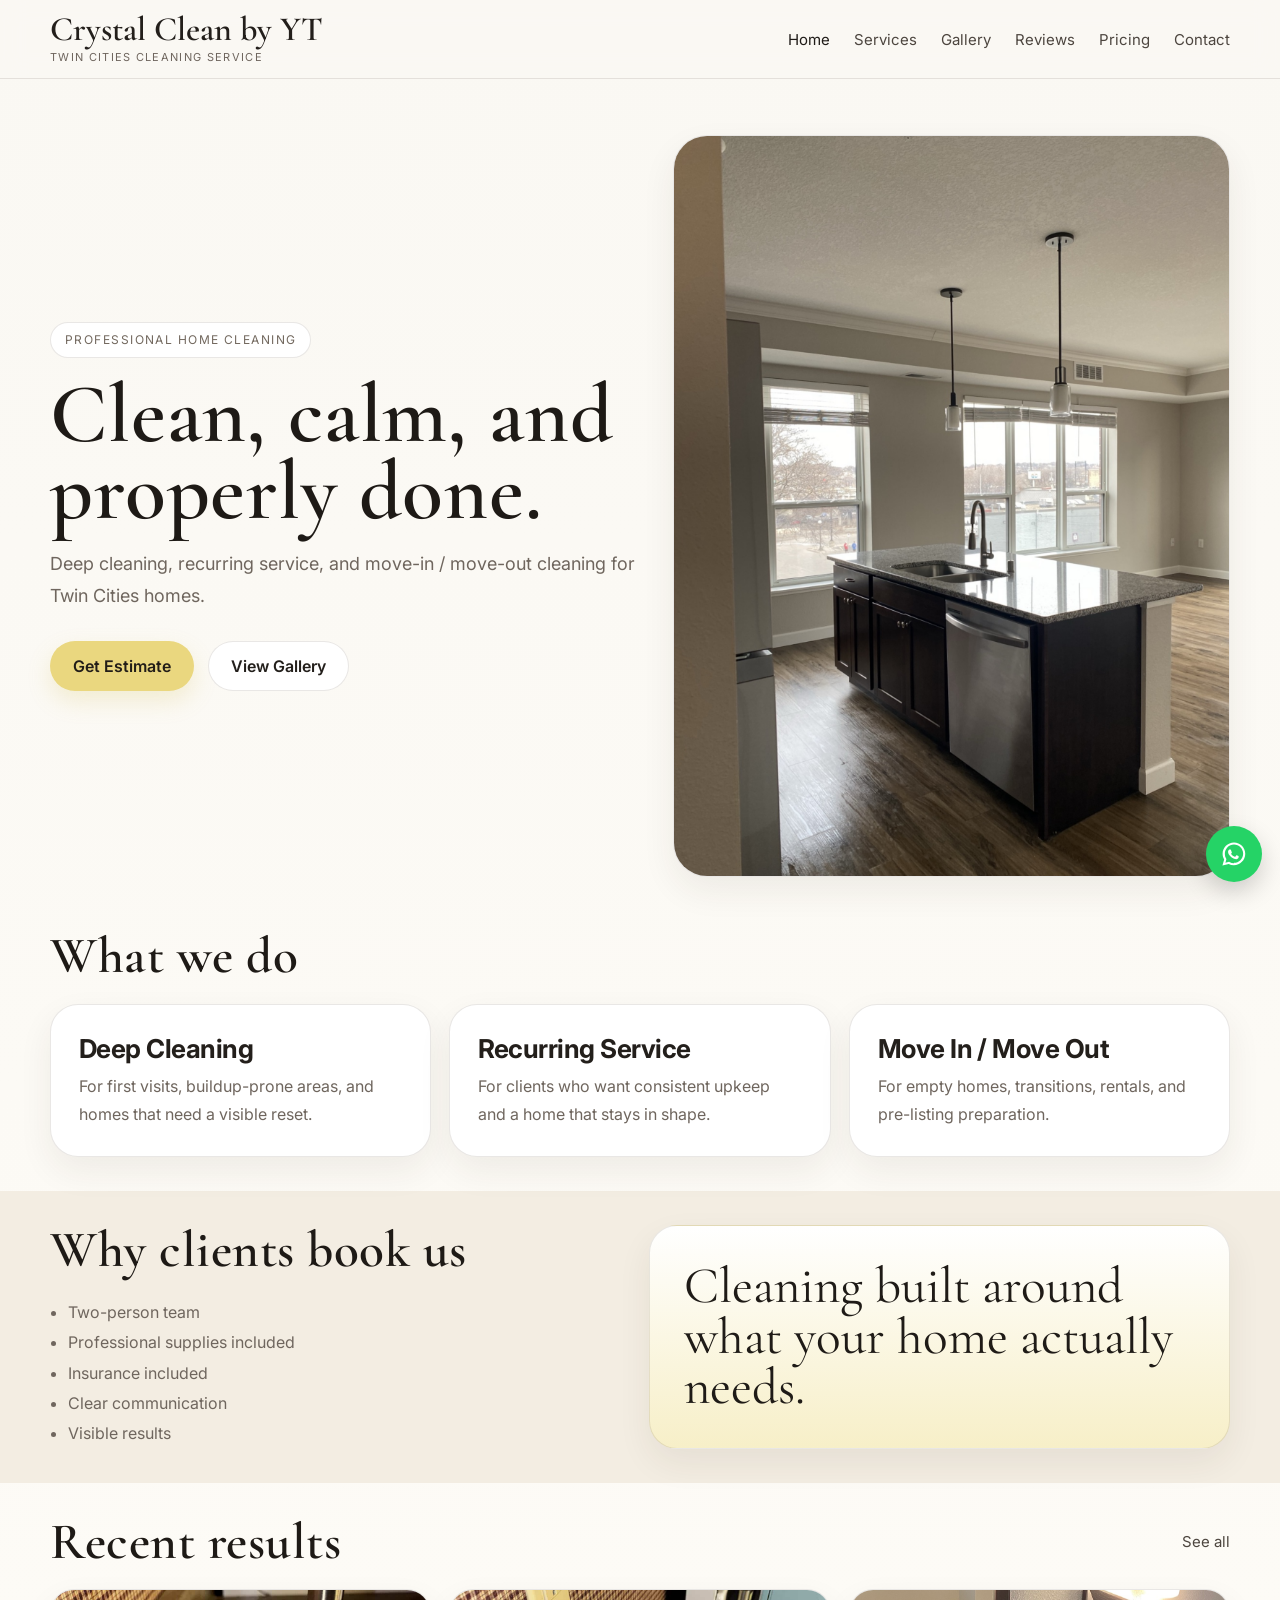
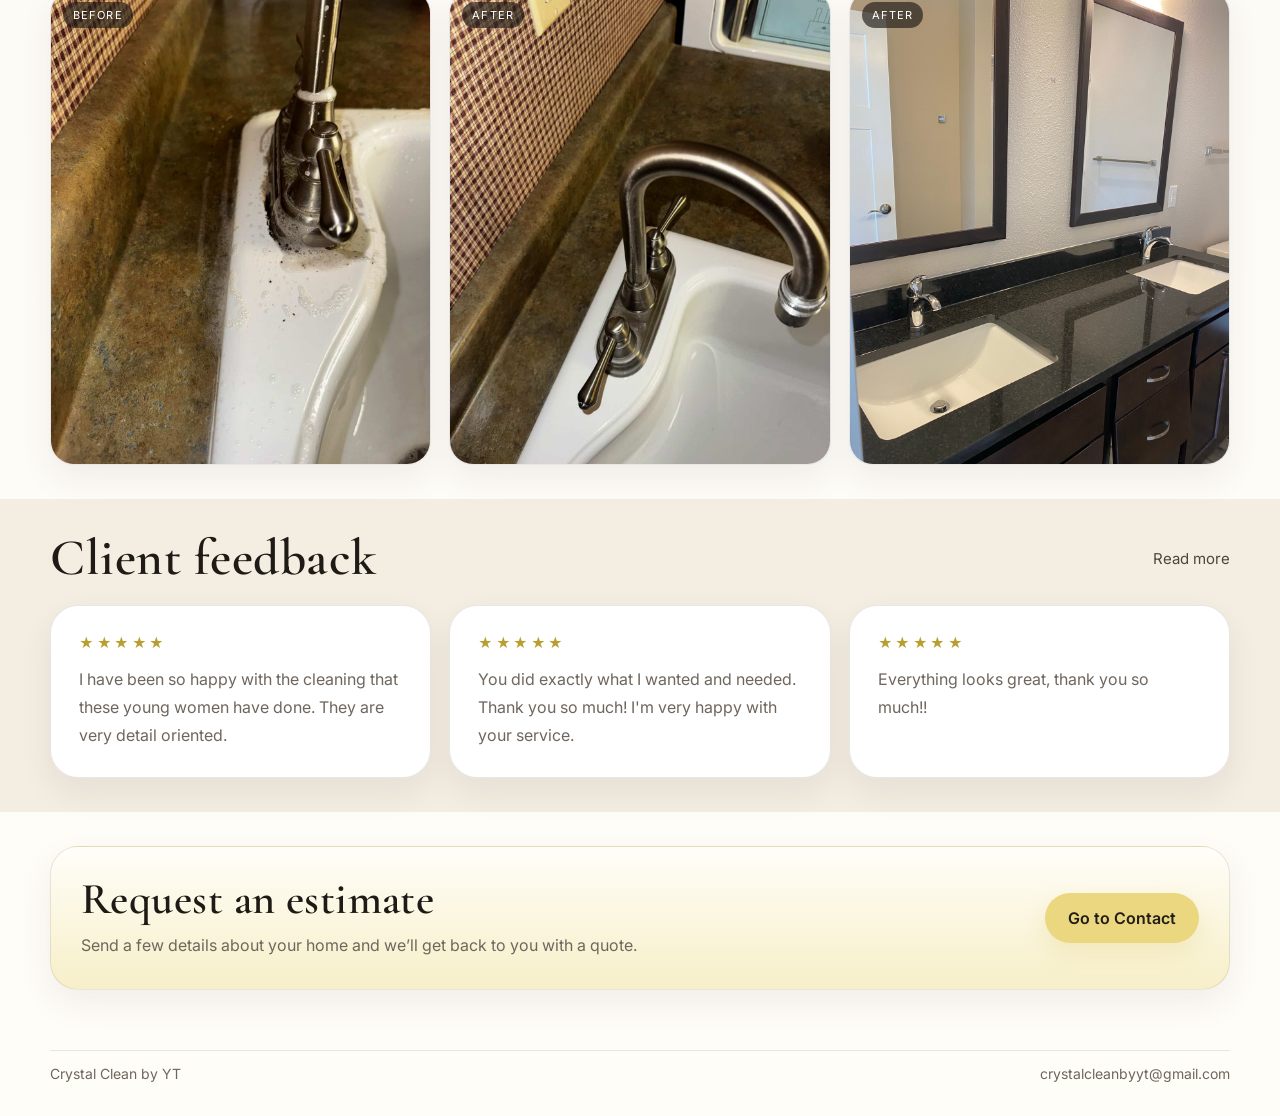
==== index.html @ a91c95ad "Add files via upload" ====
<!DOCTYPE html>
<html lang="en">
<head>
  <meta charset="UTF-8" />
  <meta name="viewport" content="width=device-width, initial-scale=1.0" />
  <title>Crystal Clean by YT</title>
  <link rel="preconnect" href="https://fonts.googleapis.com">
  <link rel="preconnect" href="https://fonts.gstatic.com" crossorigin>
  <link href="https://fonts.googleapis.com/css2?family=Cormorant+Garamond:wght@500;600&family=Inter:wght@400;500;600;700&display=swap" rel="stylesheet">
  <link rel="stylesheet" href="style.css" />

  <script type="text/javascript">
    (function(win, doc, sdk_url) {
      if (win.ndp) return;
      var tr = win.ndp = function() {
        tr.handleRequest ? tr.handleRequest.apply(tr, arguments) : tr.queue.push(arguments);
      };
      tr.queue = [];
      var s = 'script';
      var new_script_section = doc.createElement(s);
      new_script_section.async = true;
      new_script_section.src = sdk_url;
      var insert_pos = doc.getElementsByTagName(s)[0];
      insert_pos.parentNode.insertBefore(new_script_section, insert_pos);
    })(window, document, 'https://ads.nextdoor.com/public/pixel/ndp.js');

    ndp('init', 'd04ceec8-6a17-4740-8c49-aefcd1ca0362');
    ndp('track', 'PAGE_VIEW');
  </script>
</head>
<body>
  <header class="site-header">
    <div class="container header-inner">
      <a class="brand" href="index.html">
        <span class="brand-title">Crystal Clean by YT</span>
        <span class="brand-sub">Twin Cities cleaning service</span>
      </a>

      <button class="menu-toggle" aria-label="Open menu" aria-expanded="false">☰</button>

      <nav class="site-nav">
        <a class="active" href="index.html">Home</a>
        <a href="services.html">Services</a>
        <a href="gallery.html">Gallery</a>
        <a href="reviews.html">Reviews</a>
        <a href="pricing.html">Pricing</a>
        <a href="contact.html">Contact</a>
      </nav>
    </div>
  </header>

  <main>
    <section class="hero hero-home">
      <div class="container hero-grid">
        <div class="hero-copy">
          <div class="eyebrow">Professional home cleaning</div>
          <h1>Clean, calm, and properly done.</h1>
          <p class="hero-text">
            Deep cleaning, recurring service, and move-in / move-out cleaning for Twin Cities homes.
          </p>
          <div class="hero-actions">
            <a class="btn btn-primary" href="contact.html">Get Estimate</a>
            <a class="btn btn-secondary" href="gallery.html">View Gallery</a>
          </div>
        </div>

        <div class="hero-photo">
          <img src="assets/hero-kitchen.png" alt="Clean bright kitchen" />
        </div>
      </div>
    </section>

    <section class="section">
      <div class="container">
        <div class="section-head">
          <h2>What we do</h2>
        </div>

        <div class="feature-grid">
          <article class="feature-card">
            <h3>Deep Cleaning</h3>
            <p>For first visits, buildup-prone areas, and homes that need a visible reset.</p>
          </article>

          <article class="feature-card">
            <h3>Recurring Service</h3>
            <p>For clients who want consistent upkeep and a home that stays in shape.</p>
          </article>

          <article class="feature-card">
            <h3>Move In / Move Out</h3>
            <p>For empty homes, transitions, rentals, and pre-listing preparation.</p>
          </article>
        </div>
      </div>
    </section>

    <section class="section section-soft">
      <div class="container two-col">
        <div>
          <div class="section-head">
            <h2>Why clients book us</h2>
          </div>

          <ul class="clean-points">
            <li>Two-person team</li>
            <li>Professional supplies included</li>
            <li>Insurance included</li>
            <li>Clear communication</li>
            <li>Visible results</li>
          </ul>
        </div>

        <div class="quote-box">
          <p class="quote-big">Cleaning built around what your home actually needs.</p>
        </div>
      </div>
    </section>

    <section class="section">
      <div class="container">
        <div class="section-head row-between">
          <h2>Recent results</h2>
          <a class="text-link" href="gallery.html">See all</a>
        </div>

        <div class="gallery-preview">
          <article class="mini-gallery-card">
            <img src="assets/sink-before-1.jpeg" alt="Before sink cleaning">
            <div class="mini-tag">Before</div>
          </article>

          <article class="mini-gallery-card">
            <img src="assets/sink-after-1.jpeg" alt="After sink cleaning">
            <div class="mini-tag">After</div>
          </article>

          <article class="mini-gallery-card">
            <img src="assets/vanity-after-1.jpeg" alt="Bathroom vanity after cleaning">
            <div class="mini-tag">After</div>
          </article>
        </div>
      </div>
    </section>

    <section class="section section-soft">
      <div class="container">
        <div class="section-head row-between">
          <h2>Client feedback</h2>
          <a class="text-link" href="reviews.html">Read more</a>
        </div>

        <div class="reviews-grid short">
          <article class="review-card">
            <div class="stars">★★★★★</div>
            <p>I have been so happy with the cleaning that these young women have done. They are very detail oriented.</p>
          </article>

          <article class="review-card">
            <div class="stars">★★★★★</div>
            <p>You did exactly what I wanted and needed. Thank you so much! I'm very happy with your service.</p>
          </article>

          <article class="review-card">
            <div class="stars">★★★★★</div>
            <p>Everything looks great, thank you so much!!</p>
          </article>
        </div>
      </div>
    </section>

    <section class="section cta-section">
      <div class="container cta-box">
        <div>
          <h2>Request an estimate</h2>
          <p>Send a few details about your home and we’ll get back to you with a quote.</p>
        </div>
        <a class="btn btn-primary" href="contact.html">Go to Contact</a>
      </div>
    </section>
  </main>

  <footer class="site-footer">
    <div class="container footer-inner">
      <span>Crystal Clean by YT</span>
      <span>crystalcleanbyyt@gmail.com</span>
    </div>
  </footer>

  <a href="https://wa.me/message/TAEZUECYVO7JJ1" class="whatsapp-float whatsapp-link" target="_blank" rel="noopener" aria-label="WhatsApp">
    <svg viewBox="0 0 32 32" aria-hidden="true">
      <path d="M16 .6C7.6.6.8 7.4.8 15.8c0 2.7.7 5.3 2.1 7.5L.6 31.4l8.3-2.2c2.1 1.2 4.5 1.8 6.9 1.8 8.4 0 15.2-6.8 15.2-15.2S24.4.6 16 .6zm0 27.6c-2.2 0-4.3-.6-6.1-1.7l-.4-.2-4.9 1.3 1.3-4.8-.3-.5c-1.2-1.9-1.8-4.1-1.8-6.3C3.8 8.9 9.4 3.3 16 3.3s12.2 5.6 12.2 12.2-5.6 12.2-12.2 12.2zm6.6-9.2c-.4-.2-2.3-1.1-2.7-1.2-.4-.1-.6-.2-.9.2-.2.4-1 1.2-1.2 1.5-.2.2-.5.3-.9.1-.4-.2-1.7-.6-3.2-2-.5-.4-1-1-1.4-1.6-.2-.4 0-.6.1-.8.1-.1.2-.3.4-.4.1-.2.2-.3.3-.5.1-.2.1-.4 0-.6-.1-.2-.9-2.2-1.2-3-.3-.8-.6-.7-.9-.7h-.8c-.2 0-.6.1-.9.4-.3.3-1.2 1.2-1.2 2.9 0 1.7 1.2 3.4 1.4 3.6.2.2 2.4 3.7 5.8 5.2.8.3 1.5.5 2 .7.8.2 1.5.2 2.1.1.6-.1 2.3-.9 2.6-1.8.3-.9.3-1.6.2-1.8-.1-.2-.3-.3-.7-.5z"/>
    </svg>
  </a>

  <script src="script.js"></script>
</body>
</html>
---- style.css ----
:root {
  --bg: #faf8f3;
  --bg-soft: #f3ede2;
  --surface: #ffffff;
  --surface-soft: #fffdf8;
  --text: #231f1b;
  --muted: #6f665e;
  --line: rgba(72, 58, 45, 0.12);
  --accent: #ead77f;
  --accent-deep: #dcc76a;
  --accent-soft: #f7efc8;
  --shadow: 0 14px 34px rgba(50, 39, 28, 0.07);
  --radius-lg: 28px;
  --radius-md: 20px;
  --max: 1180px;
  --whatsapp: #25D366;
}

* { box-sizing: border-box; }
html { scroll-behavior: smooth; }

body {
  margin: 0;
  background: linear-gradient(180deg, var(--bg) 0%, #fffdf8 100%);
  color: var(--text);
  font-family: 'Inter', sans-serif;
}

a { color: inherit; text-decoration: none; }
img { width: 100%; display: block; }

.container {
  width: min(calc(100% - 32px), var(--max));
  margin: 0 auto;
}

.site-header {
  background: rgba(250, 248, 243, 0.92);
  border-bottom: 1px solid var(--line);
  position: sticky;
  top: 0;
  z-index: 50;
  backdrop-filter: blur(12px);
}

.header-inner {
  display: flex;
  align-items: center;
  justify-content: space-between;
  gap: 24px;
  min-height: 78px;
}

.brand {
  display: flex;
  flex-direction: column;
  gap: 3px;
  min-width: 0;
}

.brand-title {
  font-family: 'Cormorant Garamond', serif;
  font-size: 34px;
  line-height: 0.95;
  font-weight: 600;
}

.brand-sub {
  font-size: 11px;
  letter-spacing: 0.12em;
  text-transform: uppercase;
  color: var(--muted);
}

.site-nav {
  display: flex;
  align-items: center;
  gap: 24px;
  font-size: 15px;
}

.site-nav a { color: #4d463f; }
.site-nav a.active, .site-nav a:hover { color: #1f1b17; }

.menu-toggle {
  display: none;
  border: 1px solid var(--line);
  background: #fff;
  border-radius: 14px;
  padding: 10px 12px;
  font-size: 20px;
  cursor: pointer;
}

.hero, .page-hero { padding: 56px 0 20px; }

.hero-grid {
  display: grid;
  grid-template-columns: 1fr 0.95fr;
  gap: 36px;
  align-items: center;
}

.hero-copy h1,
.page-hero h1,
.section h2,
.service-block h2,
.price-card h2,
.contact-info-card h2,
.form-card h2,
.cta-box h2 {
  font-family: 'Cormorant Garamond', serif;
  font-weight: 600;
  letter-spacing: 0.01em;
  margin: 0;
  color: #1e1a16;
}

.hero-copy h1 {
  font-size: clamp(50px, 7vw, 84px);
  line-height: 0.92;
  margin-bottom: 18px;
}

.page-hero h1 {
  font-size: clamp(42px, 6vw, 68px);
  line-height: 0.94;
  margin-bottom: 12px;
}

.page-intro, .hero-text {
  font-size: 18px;
  line-height: 1.8;
  color: var(--muted);
  max-width: 640px;
  margin: 0;
}

.hero-actions {
  display: flex;
  flex-wrap: wrap;
  gap: 14px;
  margin-top: 28px;
}

.hero-photo {
  border-radius: 34px;
  overflow: hidden;
  box-shadow: var(--shadow);
  background: var(--surface);
  border: 1px solid var(--line);
}

.hero-photo img {
  height: 100%;
  object-fit: cover;
  min-height: 520px;
}

.eyebrow {
  display: inline-flex;
  align-items: center;
  min-height: 36px;
  padding: 0 14px;
  border-radius: 999px;
  background: var(--surface);
  border: 1px solid var(--line);
  color: #73695f;
  font-size: 12px;
  letter-spacing: 0.12em;
  text-transform: uppercase;
  margin-bottom: 18px;
}

.section { padding: 34px 0; }
.section-soft { background: var(--bg-soft); }
.section-head { margin-bottom: 22px; }

.row-between {
  display: flex;
  align-items: center;
  justify-content: space-between;
  gap: 16px;
}

.section h2 { font-size: clamp(34px, 4vw, 52px); line-height: 0.98; }

h3 {
  margin: 0 0 8px;
  font-size: 26px;
  letter-spacing: -0.02em;
  font-weight: 700;
}

p { margin: 0; }

.feature-grid, .reviews-grid, .pricing-grid {
  display: grid;
  gap: 18px;
}

.feature-grid { grid-template-columns: repeat(3, minmax(0, 1fr)); }
.reviews-grid { grid-template-columns: repeat(3, minmax(0, 1fr)); }
.reviews-grid.short { grid-template-columns: repeat(3, minmax(0, 1fr)); }
.pricing-grid { grid-template-columns: repeat(3, minmax(0, 1fr)); }

.feature-card,
.review-card,
.price-card,
.service-block,
.contact-info-card,
.form-card,
.quote-box,
.cta-box {
  background: var(--surface);
  border: 1px solid var(--line);
  border-radius: var(--radius-lg);
  box-shadow: var(--shadow);
}

.feature-card,
.review-card,
.price-card,
.service-block,
.contact-info-card,
.form-card {
  padding: 28px;
}

.feature-card p,
.review-card p,
.price-card p,
.service-block p,
.contact-item,
.form-card,
.contact-info-card,
.cta-box p {
  color: var(--muted);
  line-height: 1.75;
}

.text-link {
  font-size: 15px;
  color: #4d463f;
}

.text-link:hover { text-decoration: underline; }

.two-col {
  display: grid;
  grid-template-columns: 1fr 1fr;
  gap: 18px;
  align-items: stretch;
}

.clean-points {
  margin: 0;
  padding-left: 18px;
  line-height: 1.9;
  color: var(--muted);
}

.quote-box {
  padding: 34px;
  display: flex;
  align-items: center;
  background: linear-gradient(180deg, var(--surface) 0%, var(--accent-soft) 100%);
}

.quote-big {
  font-family: 'Cormorant Garamond', serif;
  font-size: clamp(36px, 4vw, 58px);
  line-height: 0.98;
  color: #1f1b17;
}

.gallery-preview {
  display: grid;
  grid-template-columns: repeat(3, minmax(0, 1fr));
  gap: 18px;
}

.mini-gallery-card {
  position: relative;
  overflow: hidden;
  border-radius: 24px;
  border: 1px solid var(--line);
  background: #fff;
  box-shadow: var(--shadow);
}

.mini-gallery-card img {
  aspect-ratio: 4 / 5;
  object-fit: cover;
}

.mini-tag {
  position: absolute;
  left: 12px;
  top: 12px;
  background: rgba(33, 28, 23, 0.66);
  color: #fff;
  border-radius: 999px;
  padding: 6px 10px;
  font-size: 11px;
  text-transform: uppercase;
  letter-spacing: 0.1em;
}

.stars {
  color: #b89f31;
  letter-spacing: 0.18em;
  margin-bottom: 14px;
  font-size: 14px;
}

.cta-section { padding-bottom: 60px; }

.cta-box {
  padding: 30px;
  display: flex;
  align-items: center;
  justify-content: space-between;
  gap: 20px;
  background: linear-gradient(180deg, #fffef9 0%, var(--accent-soft) 100%);
}

.stack-grid { display: grid; gap: 18px; }

.service-block h2,
.price-card h2,
.contact-info-card h2,
.form-card h2,
.cta-box h2 {
  font-size: clamp(30px, 3.5vw, 44px);
  line-height: 1;
  margin-bottom: 10px;
}

.accent-card { background: linear-gradient(180deg, #fffdf5 0%, var(--accent-soft) 100%); }

.contact-layout {
  display: grid;
  grid-template-columns: 0.9fr 1.1fr;
  gap: 18px;
}

.contact-list {
  display: grid;
  gap: 12px;
  margin-top: 20px;
}

.contact-item {
  padding: 14px 16px;
  border: 1px solid var(--line);
  border-radius: 18px;
  background: #fffdfa;
}

.contact-item strong {
  display: block;
  color: var(--text);
  margin-bottom: 4px;
}

form { display: grid; gap: 14px; }

.field-grid {
  display: grid;
  grid-template-columns: repeat(2, minmax(0, 1fr));
  gap: 14px;
}

label {
  display: grid;
  gap: 8px;
  font-size: 14px;
  color: #514941;
  font-weight: 500;
}

input, textarea, select {
  width: 100%;
  padding: 14px 16px;
  border: 1px solid var(--line);
  border-radius: 16px;
  font: inherit;
  background: #fff;
  color: var(--text);
  outline: none;
}

textarea { min-height: 140px; resize: vertical; }

input:focus, textarea:focus, select:focus {
  border-color: rgba(220, 199, 106, 0.85);
  box-shadow: 0 0 0 4px rgba(234, 215, 127, 0.18);
}

.btn {
  display: inline-flex;
  align-items: center;
  justify-content: center;
  min-height: 50px;
  padding: 0 22px;
  border-radius: 999px;
  font-weight: 600;
  transition: 0.2s ease;
  border: 1px solid transparent;
  cursor: pointer;
}

.btn-primary {
  background: var(--accent);
  color: #221d18;
  box-shadow: 0 10px 22px rgba(220, 199, 106, 0.25);
}

.btn-primary:hover {
  background: var(--accent-deep);
  transform: translateY(-1px);
}

.btn-secondary {
  background: #fff;
  border-color: var(--line);
  color: var(--text);
}

.btn-secondary:hover { background: #fcfaf4; }

.site-footer { padding: 0 0 34px; }

.footer-inner {
  border-top: 1px solid var(--line);
  padding-top: 14px;
  display: flex;
  justify-content: space-between;
  gap: 16px;
  color: var(--muted);
  font-size: 14px;
}

.pair-grid {
  display: grid;
  grid-template-columns: repeat(3, minmax(0, 1fr));
  gap: 18px;
}

.pair-card {
  border-radius: 24px;
  border: 1px solid var(--line);
  background: #fff;
  box-shadow: var(--shadow);
  padding: 14px;
  cursor: pointer;
  transition: transform .2s ease, box-shadow .2s ease;
}

.pair-card:hover { transform: translateY(-3px); }

.pair-images, .lightbox-pair {
  display: grid;
  grid-template-columns: repeat(2, minmax(0, 1fr));
  gap: 12px;
}

.pair-images figure, .lightbox-pair figure {
  margin: 0;
  position: relative;
}

.pair-images img, .lightbox-pair img {
  aspect-ratio: 4 / 5;
  object-fit: cover;
  border-radius: 18px;
  border: 1px solid var(--line);
  background: #f2eee7;
}

.pair-images figcaption, .lightbox-pair figcaption {
  position: absolute;
  top: 12px;
  left: 12px;
  padding: 6px 10px;
  border-radius: 999px;
  background: rgba(33, 28, 23, 0.66);
  color: #fff;
  font-size: 11px;
  letter-spacing: .1em;
  text-transform: uppercase;
}

.pair-copy { padding: 14px 4px 4px; }
.pair-copy h3 { font-size: 21px; margin: 0; }

.lightbox {
  position: fixed;
  inset: 0;
  display: none;
  align-items: center;
  justify-content: center;
  padding: 20px;
  background: rgba(18, 15, 12, 0.78);
  z-index: 100;
}

.lightbox.open { display: flex; }

.lightbox-inner {
  width: min(1080px, 100%);
  background: #fff;
  border-radius: 28px;
  padding: 18px;
}

.lightbox-head {
  display: flex;
  justify-content: space-between;
  align-items: center;
  gap: 16px;
  padding-bottom: 16px;
}

.close-btn {
  border: 1px solid var(--line);
  background: #fff;
  border-radius: 999px;
  padding: 10px 14px;
  font: inherit;
  font-weight: 600;
  cursor: pointer;
}

.whatsapp-float {
  position: fixed;
  right: 18px;
  bottom: 18px;
  width: 56px;
  height: 56px;
  border-radius: 50%;
  background: var(--whatsapp);
  display: flex;
  align-items: center;
  justify-content: center;
  box-shadow: 0 10px 24px rgba(0,0,0,0.18);
  z-index: 99;
}

.whatsapp-float svg {
  width: 24px;
  height: 24px;
  fill: #fff;
}

.thank-you-wrap {
  min-height: 100vh;
  display: grid;
  place-items: center;
  padding: 24px;
  background: linear-gradient(180deg, var(--bg) 0%, var(--bg-soft) 100%);
}

.thank-you-card {
  max-width: 640px;
  background: #fff;
  border-radius: 30px;
  border: 1px solid var(--line);
  box-shadow: var(--shadow);
  padding: 38px;
  text-align: center;
}

.thank-you-card h1 {
  font-family: 'Cormorant Garamond', serif;
  font-size: clamp(42px, 6vw, 64px);
  line-height: 0.95;
  margin: 0 0 14px;
}

.thank-you-card p {
  color: var(--muted);
  line-height: 1.8;
  margin-bottom: 22px;
}

@media (max-width: 980px) {
  .hero-grid,
  .feature-grid,
  .reviews-grid,
  .reviews-grid.short,
  .pricing-grid,
  .gallery-preview,
  .pair-grid,
  .contact-layout,
  .two-col {
    grid-template-columns: 1fr;
  }

  .header-inner { flex-wrap: wrap; }

  .site-nav {
    width: 100%;
    display: none;
    flex-direction: column;
    align-items: flex-start;
    gap: 14px;
    padding: 8px 0 18px;
  }

  .site-nav.open { display: flex; }

  .menu-toggle {
    display: inline-flex;
    align-items: center;
    justify-content: center;
  }

  .hero-photo img { min-height: 360px; }

  .cta-box,
  .footer-inner,
  .row-between {
    flex-direction: column;
    align-items: flex-start;
  }
}

@media (max-width: 640px) {
  .field-grid,
  .pair-images,
  .lightbox-pair {
    grid-template-columns: 1fr;
  }

  .brand-title { font-size: 30px; }
  .hero-copy h1 { font-size: 46px; }
  .page-hero h1 { font-size: 42px; }

  .feature-card,
  .review-card,
  .price-card,
  .service-block,
  .contact-info-card,
  .form-card,
  .quote-box,
  .cta-box,
  .thank-you-card {
    padding: 22px;
  }

  .hero,
  .page-hero { padding-top: 34px; }

  .whatsapp-float {
    width: 52px;
    height: 52px;
    right: 14px;
    bottom: 14px;
  }
}
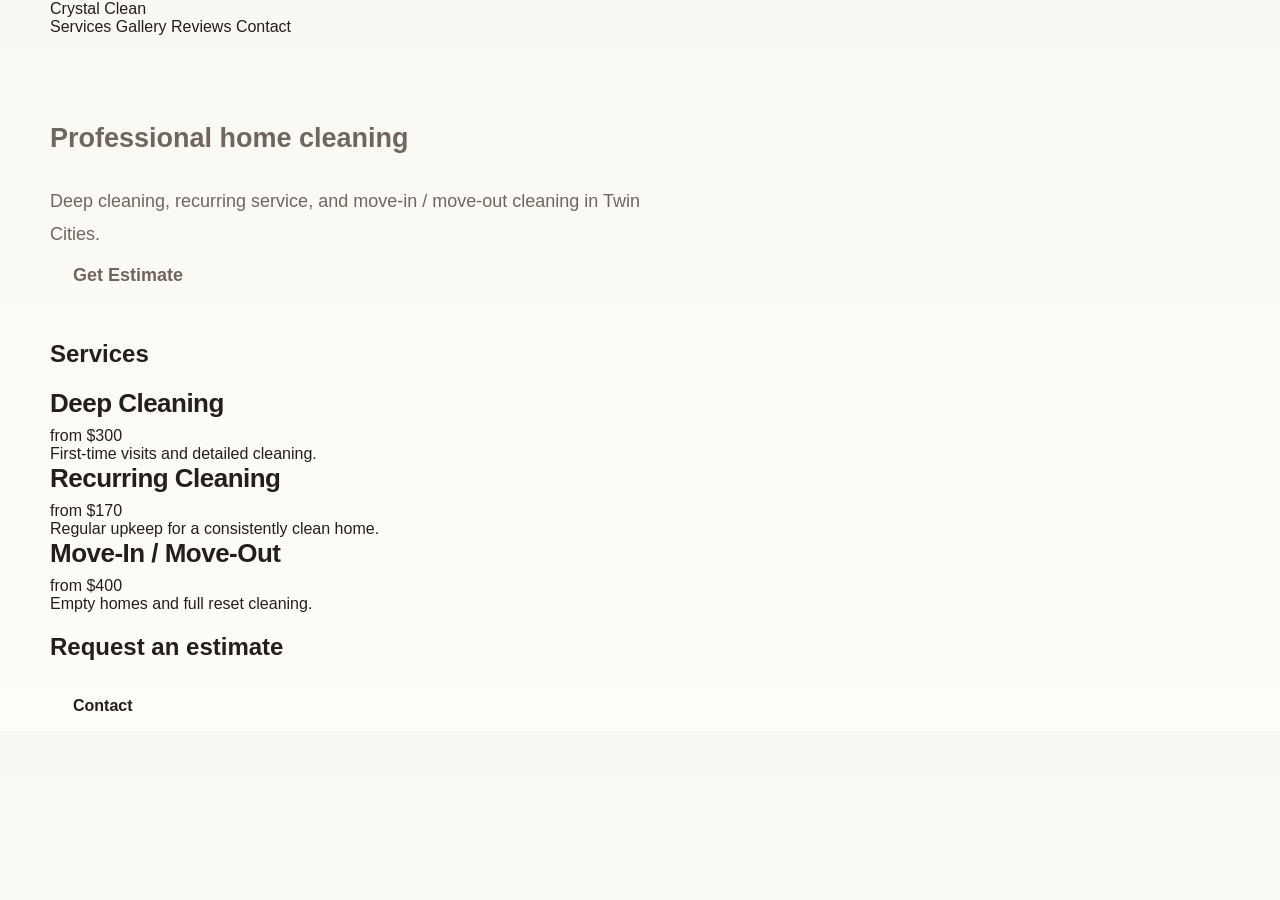
==== commit a254c2d6: "Update index.html" ====
--- a/index.html
+++ b/index.html
@@ -1,198 +1,74 @@
 <!DOCTYPE html>
 <html lang="en">
 <head>
-  <meta charset="UTF-8" />
-  <meta name="viewport" content="width=device-width, initial-scale=1.0" />
-  <title>Crystal Clean by YT</title>
-  <link rel="preconnect" href="https://fonts.googleapis.com">
-  <link rel="preconnect" href="https://fonts.gstatic.com" crossorigin>
-  <link href="https://fonts.googleapis.com/css2?family=Cormorant+Garamond:wght@500;600&family=Inter:wght@400;500;600;700&display=swap" rel="stylesheet">
-  <link rel="stylesheet" href="style.css" />
+<meta charset="UTF-8">
+<meta name="viewport" content="width=device-width, initial-scale=1.0">
+<title>Crystal Clean by YT</title>
+<link rel="stylesheet" href="style.css">
+</head>
 
-  <script type="text/javascript">
-    (function(win, doc, sdk_url) {
-      if (win.ndp) return;
-      var tr = win.ndp = function() {
-        tr.handleRequest ? tr.handleRequest.apply(tr, arguments) : tr.queue.push(arguments);
-      };
-      tr.queue = [];
-      var s = 'script';
-      var new_script_section = doc.createElement(s);
-      new_script_section.async = true;
-      new_script_section.src = sdk_url;
-      var insert_pos = doc.getElementsByTagName(s)[0];
-      insert_pos.parentNode.insertBefore(new_script_section, insert_pos);
-    })(window, document, 'https://ads.nextdoor.com/public/pixel/ndp.js');
+<body>
 
-    ndp('init', 'd04ceec8-6a17-4740-8c49-aefcd1ca0362');
-    ndp('track', 'PAGE_VIEW');
-  </script>
-</head>
-<body>
-  <header class="site-header">
-    <div class="container header-inner">
-      <a class="brand" href="index.html">
-        <span class="brand-title">Crystal Clean by YT</span>
-        <span class="brand-sub">Twin Cities cleaning service</span>
-      </a>
+<header class="header">
+  <div class="container nav">
+    <div class="logo">Crystal Clean</div>
+    <nav>
+      <a href="services.html">Services</a>
+      <a href="gallery.html">Gallery</a>
+      <a href="reviews.html">Reviews</a>
+      <a href="contact.html">Contact</a>
+    </nav>
+  </div>
+</header>
 
-      <button class="menu-toggle" aria-label="Open menu" aria-expanded="false">☰</button>
+<section class="hero">
+  <div class="container hero-content">
+    <div class="hero-text">
+      <h1>Professional home cleaning</h1>
+      <p>Deep cleaning, recurring service, and move-in / move-out cleaning in Twin Cities.</p>
+      <a href="contact.html" class="btn">Get Estimate</a>
+    </div>
 
-      <nav class="site-nav">
-        <a class="active" href="index.html">Home</a>
-        <a href="services.html">Services</a>
-        <a href="gallery.html">Gallery</a>
-        <a href="reviews.html">Reviews</a>
-        <a href="pricing.html">Pricing</a>
-        <a href="contact.html">Contact</a>
-      </nav>
+    <div class="hero-image">
+      <img src="assets/hero.jpg" alt="">
     </div>
-  </header>
+  </div>
+</section>
 
-  <main>
-    <section class="hero hero-home">
-      <div class="container hero-grid">
-        <div class="hero-copy">
-          <div class="eyebrow">Professional home cleaning</div>
-          <h1>Clean, calm, and properly done.</h1>
-          <p class="hero-text">
-            Deep cleaning, recurring service, and move-in / move-out cleaning for Twin Cities homes.
-          </p>
-          <div class="hero-actions">
-            <a class="btn btn-primary" href="contact.html">Get Estimate</a>
-            <a class="btn btn-secondary" href="gallery.html">View Gallery</a>
-          </div>
-        </div>
+<section class="services-preview">
+  <div class="container">
+    <h2>Services</h2>
 
-        <div class="hero-photo">
-          <img src="assets/hero-kitchen.png" alt="Clean bright kitchen" />
-        </div>
+    <div class="services-grid">
+
+      <div class="service-card">
+        <h3>Deep Cleaning</h3>
+        <span>from $300</span>
+        <p>First-time visits and detailed cleaning.</p>
       </div>
-    </section>
 
-    <section class="section">
-      <div class="container">
-        <div class="section-head">
-          <h2>What we do</h2>
-        </div>
+      <div class="service-card">
+        <h3>Recurring Cleaning</h3>
+        <span>from $170</span>
+        <p>Regular upkeep for a consistently clean home.</p>
+      </div>
 
-        <div class="feature-grid">
-          <article class="feature-card">
-            <h3>Deep Cleaning</h3>
-            <p>For first visits, buildup-prone areas, and homes that need a visible reset.</p>
-          </article>
+      <div class="service-card">
+        <h3>Move-In / Move-Out</h3>
+        <span>from $400</span>
+        <p>Empty homes and full reset cleaning.</p>
+      </div>
 
-          <article class="feature-card">
-            <h3>Recurring Service</h3>
-            <p>For clients who want consistent upkeep and a home that stays in shape.</p>
-          </article>
+    </div>
+  </div>
+</section>
 
-          <article class="feature-card">
-            <h3>Move In / Move Out</h3>
-            <p>For empty homes, transitions, rentals, and pre-listing preparation.</p>
-          </article>
-        </div>
-      </div>
-    </section>
+<section class="cta">
+  <div class="container">
+    <h2>Request an estimate</h2>
+    <a href="contact.html" class="btn">Contact</a>
+  </div>
+</section>
 
-    <section class="section section-soft">
-      <div class="container two-col">
-        <div>
-          <div class="section-head">
-            <h2>Why clients book us</h2>
-          </div>
-
-          <ul class="clean-points">
-            <li>Two-person team</li>
-            <li>Professional supplies included</li>
-            <li>Insurance included</li>
-            <li>Clear communication</li>
-            <li>Visible results</li>
-          </ul>
-        </div>
-
-        <div class="quote-box">
-          <p class="quote-big">Cleaning built around what your home actually needs.</p>
-        </div>
-      </div>
-    </section>
-
-    <section class="section">
-      <div class="container">
-        <div class="section-head row-between">
-          <h2>Recent results</h2>
-          <a class="text-link" href="gallery.html">See all</a>
-        </div>
-
-        <div class="gallery-preview">
-          <article class="mini-gallery-card">
-            <img src="assets/sink-before-1.jpeg" alt="Before sink cleaning">
-            <div class="mini-tag">Before</div>
-          </article>
-
-          <article class="mini-gallery-card">
-            <img src="assets/sink-after-1.jpeg" alt="After sink cleaning">
-            <div class="mini-tag">After</div>
-          </article>
-
-          <article class="mini-gallery-card">
-            <img src="assets/vanity-after-1.jpeg" alt="Bathroom vanity after cleaning">
-            <div class="mini-tag">After</div>
-          </article>
-        </div>
-      </div>
-    </section>
-
-    <section class="section section-soft">
-      <div class="container">
-        <div class="section-head row-between">
-          <h2>Client feedback</h2>
-          <a class="text-link" href="reviews.html">Read more</a>
-        </div>
-
-        <div class="reviews-grid short">
-          <article class="review-card">
-            <div class="stars">★★★★★</div>
-            <p>I have been so happy with the cleaning that these young women have done. They are very detail oriented.</p>
-          </article>
-
-          <article class="review-card">
-            <div class="stars">★★★★★</div>
-            <p>You did exactly what I wanted and needed. Thank you so much! I'm very happy with your service.</p>
-          </article>
-
-          <article class="review-card">
-            <div class="stars">★★★★★</div>
-            <p>Everything looks great, thank you so much!!</p>
-          </article>
-        </div>
-      </div>
-    </section>
-
-    <section class="section cta-section">
-      <div class="container cta-box">
-        <div>
-          <h2>Request an estimate</h2>
-          <p>Send a few details about your home and we’ll get back to you with a quote.</p>
-        </div>
-        <a class="btn btn-primary" href="contact.html">Go to Contact</a>
-      </div>
-    </section>
-  </main>
-
-  <footer class="site-footer">
-    <div class="container footer-inner">
-      <span>Crystal Clean by YT</span>
-      <span>crystalcleanbyyt@gmail.com</span>
-    </div>
-  </footer>
-
-  <a href="https://wa.me/message/TAEZUECYVO7JJ1" class="whatsapp-float whatsapp-link" target="_blank" rel="noopener" aria-label="WhatsApp">
-    <svg viewBox="0 0 32 32" aria-hidden="true">
-      <path d="M16 .6C7.6.6.8 7.4.8 15.8c0 2.7.7 5.3 2.1 7.5L.6 31.4l8.3-2.2c2.1 1.2 4.5 1.8 6.9 1.8 8.4 0 15.2-6.8 15.2-15.2S24.4.6 16 .6zm0 27.6c-2.2 0-4.3-.6-6.1-1.7l-.4-.2-4.9 1.3 1.3-4.8-.3-.5c-1.2-1.9-1.8-4.1-1.8-6.3C3.8 8.9 9.4 3.3 16 3.3s12.2 5.6 12.2 12.2-5.6 12.2-12.2 12.2zm6.6-9.2c-.4-.2-2.3-1.1-2.7-1.2-.4-.1-.6-.2-.9.2-.2.4-1 1.2-1.2 1.5-.2.2-.5.3-.9.1-.4-.2-1.7-.6-3.2-2-.5-.4-1-1-1.4-1.6-.2-.4 0-.6.1-.8.1-.1.2-.3.4-.4.1-.2.2-.3.3-.5.1-.2.1-.4 0-.6-.1-.2-.9-2.2-1.2-3-.3-.8-.6-.7-.9-.7h-.8c-.2 0-.6.1-.9.4-.3.3-1.2 1.2-1.2 2.9 0 1.7 1.2 3.4 1.4 3.6.2.2 2.4 3.7 5.8 5.2.8.3 1.5.5 2 .7.8.2 1.5.2 2.1.1.6-.1 2.3-.9 2.6-1.8.3-.9.3-1.6.2-1.8-.1-.2-.3-.3-.7-.5z"/>
-    </svg>
-  </a>
-
-  <script src="script.js"></script>
 </body>
-</html>+</html>
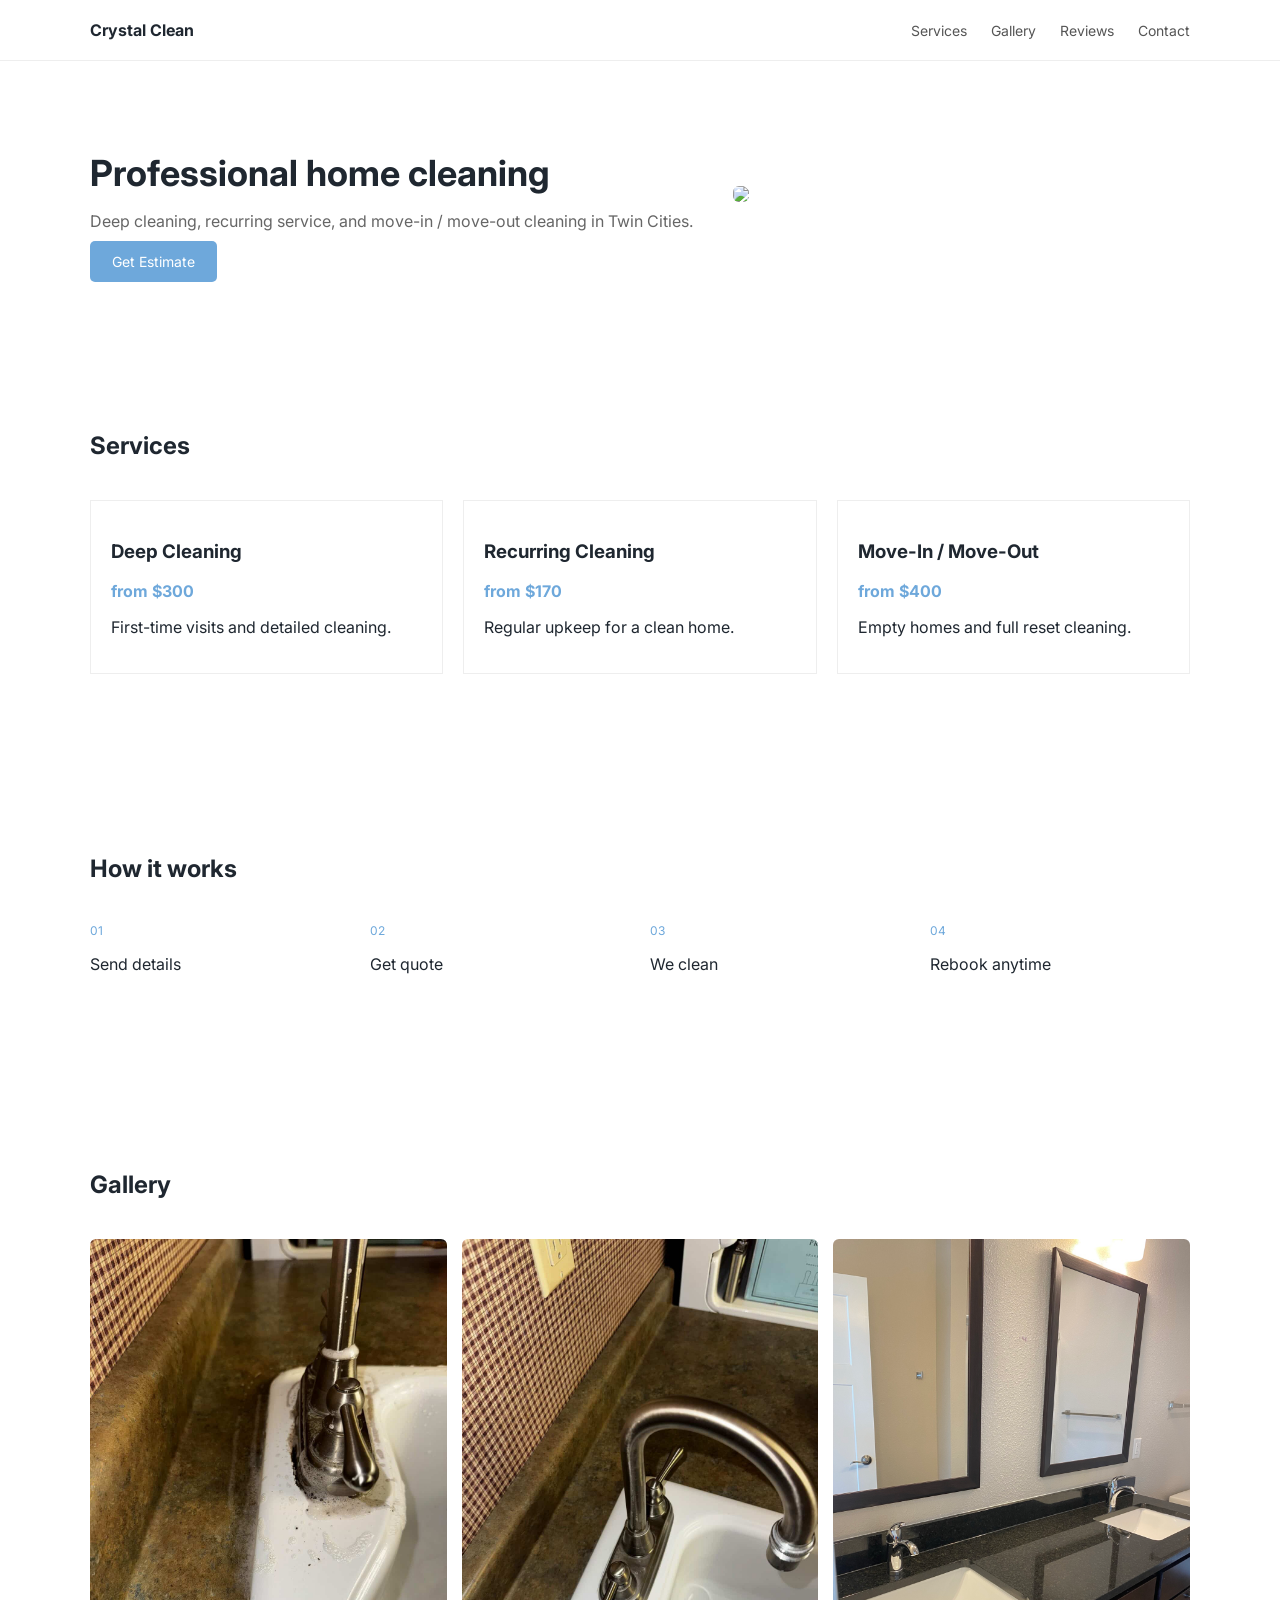
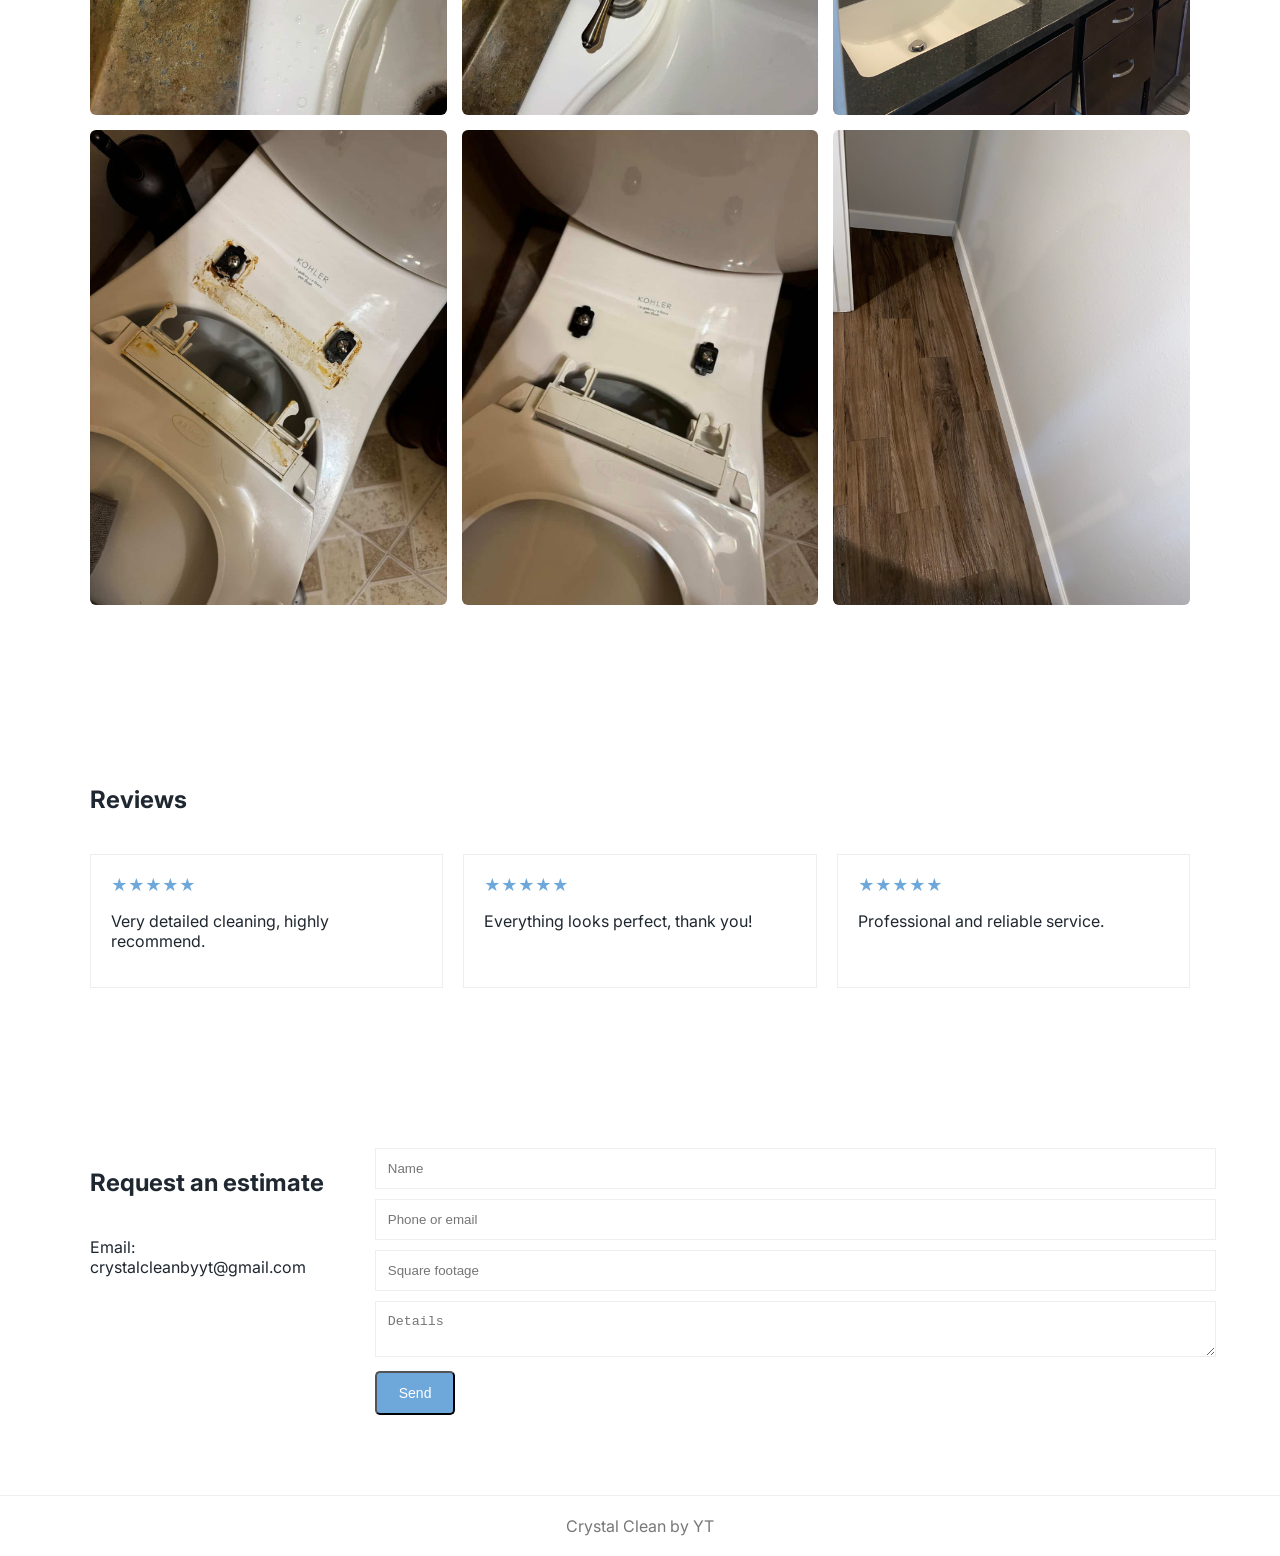
==== commit d5ca59d0: "Update index.html" ====
--- a/index.html
+++ b/index.html
@@ -4,71 +4,327 @@
 <meta charset="UTF-8">
 <meta name="viewport" content="width=device-width, initial-scale=1.0">
 <title>Crystal Clean by YT</title>
-<link rel="stylesheet" href="style.css">
+
+<link href="https://fonts.googleapis.com/css2?family=Inter:wght@400;500;600&display=swap" rel="stylesheet">
+
+<style>
+body {
+  margin: 0;
+  font-family: 'Inter', sans-serif;
+  background: #fff;
+  color: #1f2730;
+}
+
+.container {
+  max-width: 1100px;
+  margin: auto;
+  padding: 0 20px;
+}
+
+/* HEADER */
+header {
+  border-bottom: 1px solid #eee;
+  padding: 20px 0;
+}
+
+nav {
+  display: flex;
+  justify-content: space-between;
+  align-items: center;
+}
+
+nav a {
+  margin-left: 20px;
+  text-decoration: none;
+  color: #555;
+  font-size: 14px;
+}
+
+/* HERO */
+.hero {
+  padding: 60px 0;
+}
+
+.hero-grid {
+  display: flex;
+  gap: 40px;
+  align-items: center;
+}
+
+.hero h1 {
+  font-size: 36px;
+  margin-bottom: 15px;
+}
+
+.hero p {
+  color: #666;
+  margin-bottom: 20px;
+}
+
+.hero img {
+  width: 100%;
+  border-radius: 6px;
+}
+
+/* BUTTON */
+.btn {
+  background: #6ea8db;
+  color: #fff;
+  padding: 12px 22px;
+  border-radius: 5px;
+  text-decoration: none;
+  font-size: 14px;
+}
+
+/* SECTIONS */
+section {
+  padding: 80px 0;
+}
+
+h2 {
+  margin-bottom: 40px;
+}
+
+/* SERVICES */
+.services {
+  display: flex;
+  gap: 20px;
+}
+
+.service {
+  flex: 1;
+  border: 1px solid #eee;
+  padding: 20px;
+}
+
+.service span {
+  color: #6ea8db;
+  font-weight: bold;
+}
+
+/* STEPS */
+.steps {
+  display: flex;
+  gap: 20px;
+}
+
+.step {
+  flex: 1;
+}
+
+.step-number {
+  color: #6ea8db;
+  font-size: 12px;
+  margin-bottom: 10px;
+}
+
+/* GALLERY */
+.gallery {
+  display: flex;
+  flex-wrap: wrap;
+  gap: 15px;
+}
+
+.gallery img {
+  width: calc(33.333% - 10px);
+  border-radius: 6px;
+}
+
+/* REVIEWS */
+.reviews {
+  display: flex;
+  gap: 20px;
+}
+
+.review {
+  flex: 1;
+  border: 1px solid #eee;
+  padding: 20px;
+}
+
+.stars {
+  color: #6ea8db;
+  margin-bottom: 10px;
+}
+
+/* CONTACT */
+.contact {
+  display: flex;
+  gap: 40px;
+}
+
+form input, form textarea, form select {
+  width: 100%;
+  padding: 12px;
+  margin-bottom: 10px;
+  border: 1px solid #eee;
+}
+
+footer {
+  border-top: 1px solid #eee;
+  padding: 20px;
+  text-align: center;
+  color: #777;
+}
+
+/* MOBILE */
+@media(max-width:768px){
+  .hero-grid,
+  .services,
+  .steps,
+  .reviews,
+  .contact {
+    flex-direction: column;
+  }
+
+  .gallery img {
+    width: 100%;
+  }
+}
+</style>
 </head>
 
 <body>
 
-<header class="header">
-  <div class="container nav">
-    <div class="logo">Crystal Clean</div>
+<header>
+  <div class="container">
     <nav>
-      <a href="services.html">Services</a>
-      <a href="gallery.html">Gallery</a>
-      <a href="reviews.html">Reviews</a>
-      <a href="contact.html">Contact</a>
+      <div><b>Crystal Clean</b></div>
+      <div>
+        <a href="#services">Services</a>
+        <a href="#gallery">Gallery</a>
+        <a href="#reviews">Reviews</a>
+        <a href="#contact">Contact</a>
+      </div>
     </nav>
   </div>
 </header>
 
 <section class="hero">
-  <div class="container hero-content">
-    <div class="hero-text">
+  <div class="container hero-grid">
+    <div>
       <h1>Professional home cleaning</h1>
       <p>Deep cleaning, recurring service, and move-in / move-out cleaning in Twin Cities.</p>
-      <a href="contact.html" class="btn">Get Estimate</a>
-    </div>
-
-    <div class="hero-image">
-      <img src="assets/hero.jpg" alt="">
-    </div>
-  </div>
-</section>
-
-<section class="services-preview">
+      <a href="#contact" class="btn">Get Estimate</a>
+    </div>
+    <div>
+      <img src="assets/hero.jpg">
+    </div>
+  </div>
+</section>
+
+<section id="services">
   <div class="container">
     <h2>Services</h2>
 
-    <div class="services-grid">
-
-      <div class="service-card">
+    <div class="services">
+      <div class="service">
         <h3>Deep Cleaning</h3>
         <span>from $300</span>
         <p>First-time visits and detailed cleaning.</p>
       </div>
 
-      <div class="service-card">
+      <div class="service">
         <h3>Recurring Cleaning</h3>
         <span>from $170</span>
-        <p>Regular upkeep for a consistently clean home.</p>
-      </div>
-
-      <div class="service-card">
+        <p>Regular upkeep for a clean home.</p>
+      </div>
+
+      <div class="service">
         <h3>Move-In / Move-Out</h3>
         <span>from $400</span>
         <p>Empty homes and full reset cleaning.</p>
       </div>
-
-    </div>
-  </div>
-</section>
-
-<section class="cta">
-  <div class="container">
-    <h2>Request an estimate</h2>
-    <a href="contact.html" class="btn">Contact</a>
-  </div>
-</section>
+    </div>
+  </div>
+</section>
+
+<section>
+  <div class="container">
+    <h2>How it works</h2>
+
+    <div class="steps">
+      <div class="step">
+        <div class="step-number">01</div>
+        <p>Send details</p>
+      </div>
+
+      <div class="step">
+        <div class="step-number">02</div>
+        <p>Get quote</p>
+      </div>
+
+      <div class="step">
+        <div class="step-number">03</div>
+        <p>We clean</p>
+      </div>
+
+      <div class="step">
+        <div class="step-number">04</div>
+        <p>Rebook anytime</p>
+      </div>
+    </div>
+  </div>
+</section>
+
+<section id="gallery">
+  <div class="container">
+    <h2>Gallery</h2>
+
+    <div class="gallery">
+      <img src="assets/sink-before-1.jpeg">
+      <img src="assets/sink-after-1.jpeg">
+      <img src="assets/vanity-after-1.jpeg">
+      <img src="assets/toilet-before-1.jpeg">
+      <img src="assets/toilet-after-1.jpeg">
+      <img src="assets/floor-after-1.jpeg">
+    </div>
+  </div>
+</section>
+
+<section id="reviews">
+  <div class="container">
+    <h2>Reviews</h2>
+
+    <div class="reviews">
+      <div class="review">
+        <div class="stars">★★★★★</div>
+        <p>Very detailed cleaning, highly recommend.</p>
+      </div>
+
+      <div class="review">
+        <div class="stars">★★★★★</div>
+        <p>Everything looks perfect, thank you!</p>
+      </div>
+
+      <div class="review">
+        <div class="stars">★★★★★</div>
+        <p>Professional and reliable service.</p>
+      </div>
+    </div>
+  </div>
+</section>
+
+<section id="contact">
+  <div class="container contact">
+    <div>
+      <h2>Request an estimate</h2>
+      <p>Email: crystalcleanbyyt@gmail.com</p>
+    </div>
+
+    <form action="https://formsubmit.co/crystalcleanbyyt@gmail.com" method="POST">
+      <input type="text" name="name" placeholder="Name" required>
+      <input type="text" name="contact" placeholder="Phone or email" required>
+      <input type="text" name="size" placeholder="Square footage">
+      <textarea name="details" placeholder="Details"></textarea>
+      <button class="btn">Send</button>
+    </form>
+  </div>
+</section>
+
+<footer>
+  Crystal Clean by YT
+</footer>
 
 </body>
 </html>
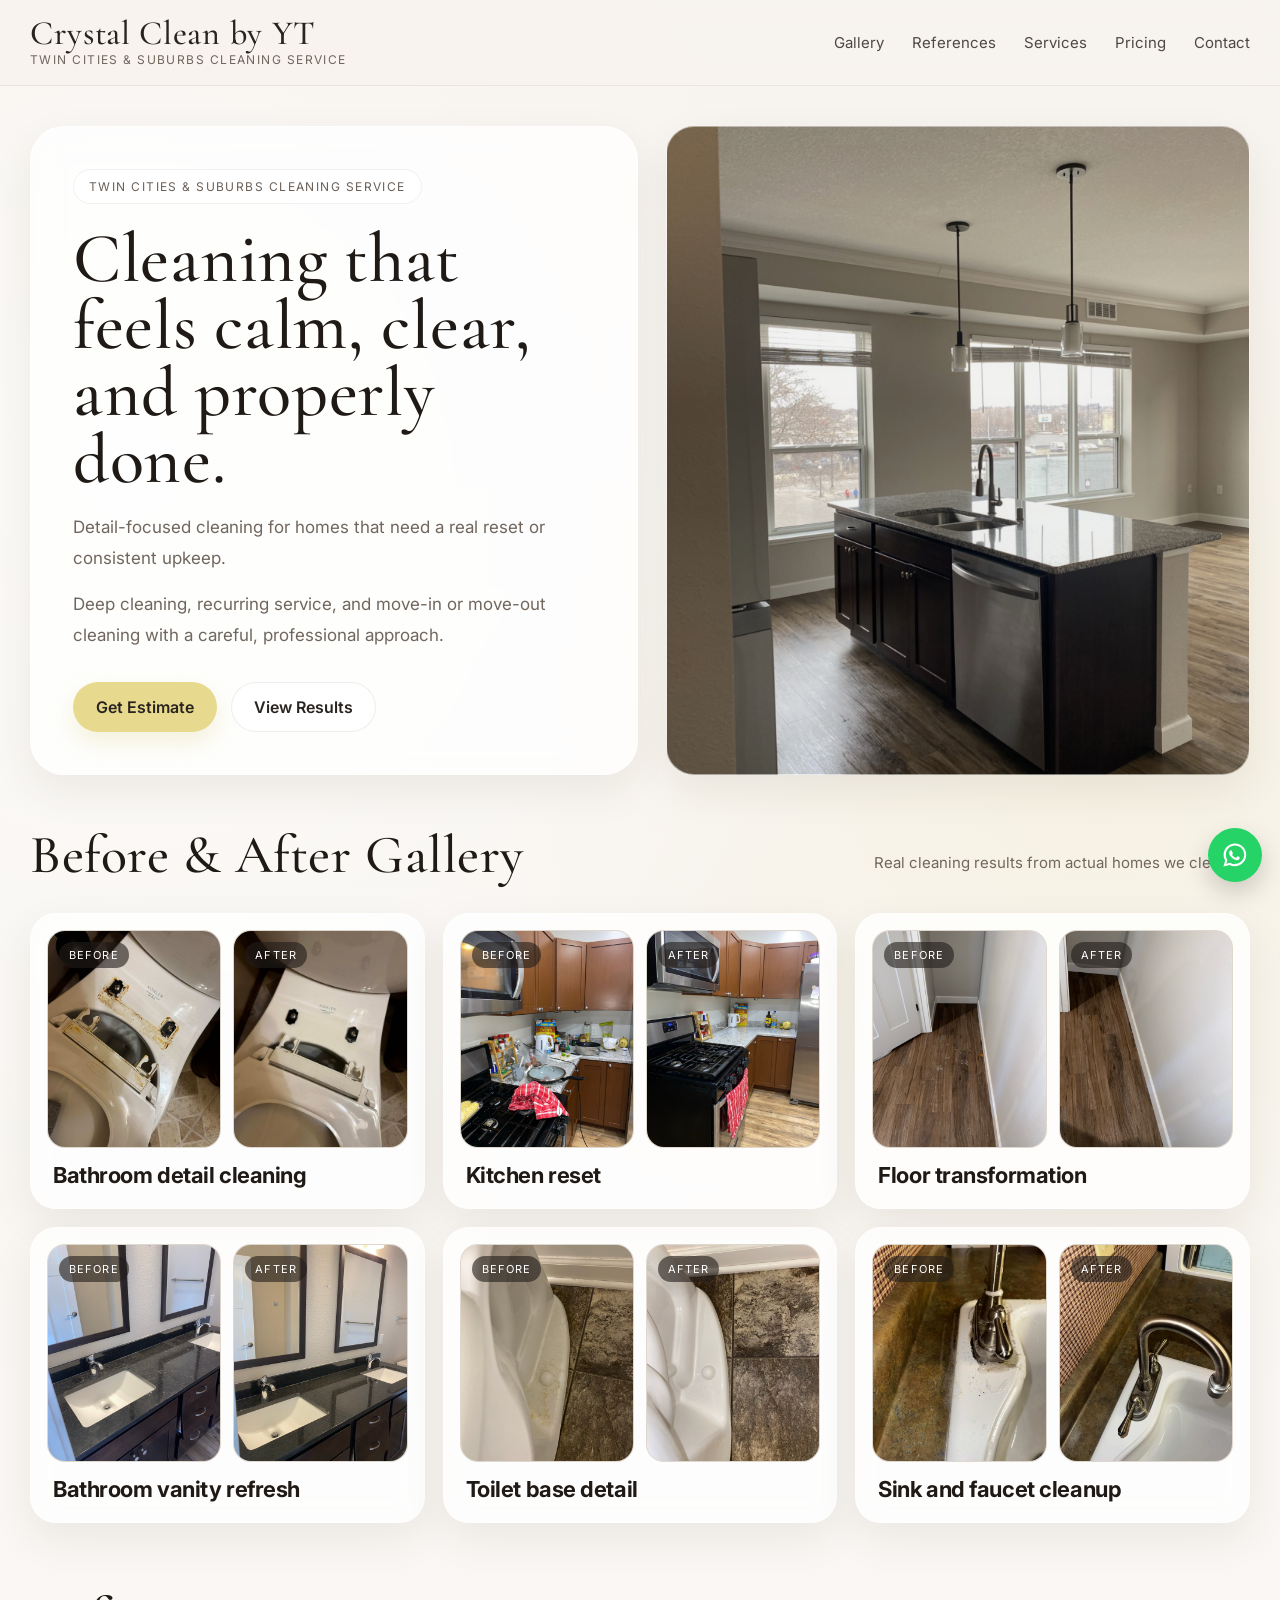
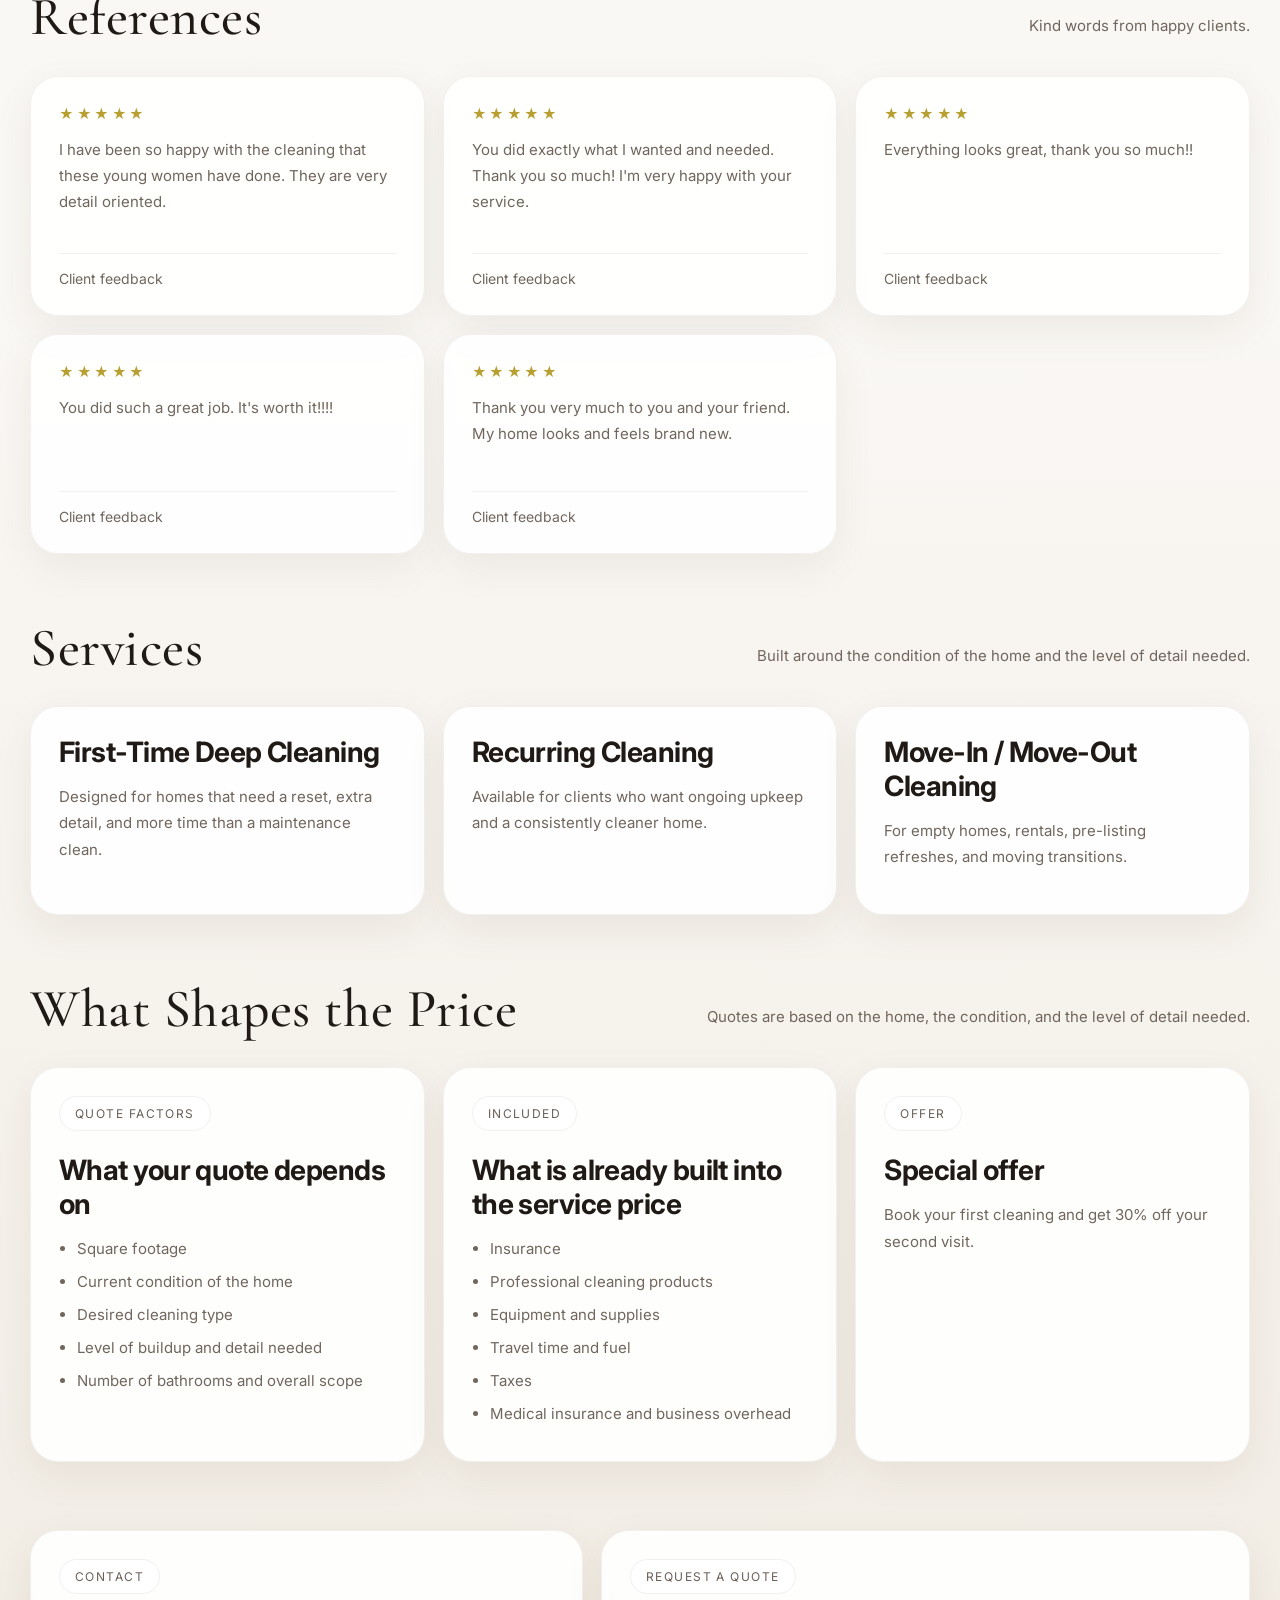
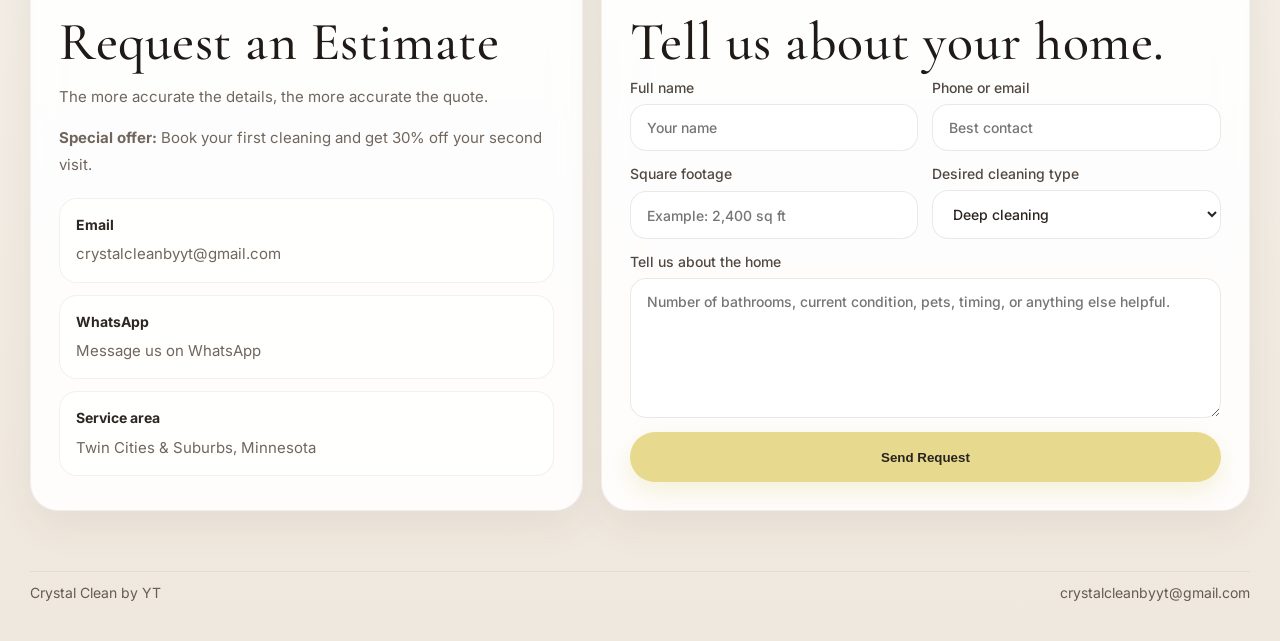
==== commit 02a8990d: "Update index.html" ====
--- a/index.html
+++ b/index.html
@@ -1,330 +1,1109 @@
 <!DOCTYPE html>
 <html lang="en">
 <head>
-<meta charset="UTF-8">
-<meta name="viewport" content="width=device-width, initial-scale=1.0">
-<title>Crystal Clean by YT</title>
-
-<link href="https://fonts.googleapis.com/css2?family=Inter:wght@400;500;600&display=swap" rel="stylesheet">
-
-<style>
-body {
-  margin: 0;
-  font-family: 'Inter', sans-serif;
-  background: #fff;
-  color: #1f2730;
-}
-
-.container {
-  max-width: 1100px;
-  margin: auto;
-  padding: 0 20px;
-}
-
-/* HEADER */
-header {
-  border-bottom: 1px solid #eee;
-  padding: 20px 0;
-}
-
-nav {
-  display: flex;
-  justify-content: space-between;
-  align-items: center;
-}
-
-nav a {
-  margin-left: 20px;
-  text-decoration: none;
-  color: #555;
-  font-size: 14px;
-}
-
-/* HERO */
-.hero {
-  padding: 60px 0;
-}
-
-.hero-grid {
-  display: flex;
-  gap: 40px;
-  align-items: center;
-}
-
-.hero h1 {
-  font-size: 36px;
-  margin-bottom: 15px;
-}
-
-.hero p {
-  color: #666;
-  margin-bottom: 20px;
-}
-
-.hero img {
-  width: 100%;
-  border-radius: 6px;
-}
-
-/* BUTTON */
-.btn {
-  background: #6ea8db;
-  color: #fff;
-  padding: 12px 22px;
-  border-radius: 5px;
-  text-decoration: none;
-  font-size: 14px;
-}
-
-/* SECTIONS */
-section {
-  padding: 80px 0;
-}
-
-h2 {
-  margin-bottom: 40px;
-}
-
-/* SERVICES */
-.services {
-  display: flex;
-  gap: 20px;
-}
-
-.service {
-  flex: 1;
-  border: 1px solid #eee;
-  padding: 20px;
-}
-
-.service span {
-  color: #6ea8db;
-  font-weight: bold;
-}
-
-/* STEPS */
-.steps {
-  display: flex;
-  gap: 20px;
-}
-
-.step {
-  flex: 1;
-}
-
-.step-number {
-  color: #6ea8db;
-  font-size: 12px;
-  margin-bottom: 10px;
-}
-
-/* GALLERY */
-.gallery {
-  display: flex;
-  flex-wrap: wrap;
-  gap: 15px;
-}
-
-.gallery img {
-  width: calc(33.333% - 10px);
-  border-radius: 6px;
-}
-
-/* REVIEWS */
-.reviews {
-  display: flex;
-  gap: 20px;
-}
-
-.review {
-  flex: 1;
-  border: 1px solid #eee;
-  padding: 20px;
-}
-
-.stars {
-  color: #6ea8db;
-  margin-bottom: 10px;
-}
-
-/* CONTACT */
-.contact {
-  display: flex;
-  gap: 40px;
-}
-
-form input, form textarea, form select {
-  width: 100%;
-  padding: 12px;
-  margin-bottom: 10px;
-  border: 1px solid #eee;
-}
-
-footer {
-  border-top: 1px solid #eee;
-  padding: 20px;
-  text-align: center;
-  color: #777;
-}
-
-/* MOBILE */
-@media(max-width:768px){
-  .hero-grid,
-  .services,
-  .steps,
-  .reviews,
-  .contact {
-    flex-direction: column;
-  }
-
-  .gallery img {
-    width: 100%;
-  }
-}
-</style>
+  <meta charset="UTF-8" />
+  <meta name="viewport" content="width=device-width, initial-scale=1.0" />
+  <title>Crystal Clean by YT</title>
+  <link rel="preconnect" href="https://fonts.googleapis.com">
+  <link rel="preconnect" href="https://fonts.gstatic.com" crossorigin>
+  <link href="https://fonts.googleapis.com/css2?family=Cormorant+Garamond:wght@400;500;600&family=Inter:wght@400;500;600;700&display=swap" rel="stylesheet">
+
+  <script type="text/javascript">
+    (function(win, doc, sdk_url) {
+      if (win.ndp) return;
+      var tr = win.ndp = function() {
+        tr.handleRequest ? tr.handleRequest.apply(tr, arguments) : tr.queue.push(arguments);
+      };
+      tr.queue = [];
+      var s = 'script';
+      var new_script_section = doc.createElement(s);
+      new_script_section.async = true;
+      new_script_section.src = sdk_url;
+      var insert_pos = doc.getElementsByTagName(s)[0];
+      insert_pos.parentNode.insertBefore(new_script_section, insert_pos);
+    })(window, document, 'https://ads.nextdoor.com/public/pixel/ndp.js');
+
+    ndp('init', 'd04ceec8-6a17-4740-8c49-aefcd1ca0362');
+    ndp('track', 'PAGE_VIEW');
+  </script>
+
+  <style>
+    :root {
+      --bg: #f7f3ee;
+      --bg-2: #efe8de;
+      --surface: rgba(255,255,255,0.78);
+      --surface-strong: rgba(255,255,255,0.90);
+      --text: #2a2420;
+      --muted: #70665d;
+      --line: rgba(95, 77, 61, 0.10);
+      --accent: #e7d98d;
+      --accent-deep: #d8c86f;
+      --shadow: 0 16px 42px rgba(62, 45, 30, 0.08);
+      --max: 1220px;
+      --whatsapp: #25D366;
+      --radius-xl: 34px;
+      --radius-lg: 28px;
+      --radius-md: 22px;
+    }
+
+    * {
+      box-sizing: border-box;
+    }
+
+    html {
+      scroll-behavior: smooth;
+    }
+
+    body {
+      margin: 0;
+      font-family: 'Inter', sans-serif;
+      color: var(--text);
+      background:
+        radial-gradient(circle at 10% 12%, rgba(255,255,255,0.55), transparent 22%),
+        radial-gradient(circle at 86% 20%, rgba(231, 217, 141, 0.14), transparent 18%),
+        linear-gradient(180deg, var(--bg) 0%, #faf8f5 48%, var(--bg-2) 100%);
+      min-height: 100vh;
+    }
+
+    a {
+      color: inherit;
+      text-decoration: none;
+    }
+
+    img {
+      display: block;
+      width: 100%;
+    }
+
+    .container {
+      width: min(calc(100% - 32px), var(--max));
+      margin: 0 auto;
+    }
+
+    .topbar {
+      position: static;
+      z-index: auto;
+      background: rgba(247, 243, 238, 0.88);
+      border-bottom: 1px solid rgba(95, 77, 61, 0.08);
+      backdrop-filter: blur(14px);
+    }
+
+    .nav {
+      display: flex;
+      align-items: center;
+      justify-content: space-between;
+      gap: 24px;
+      padding: 18px 0;
+    }
+
+    .brand {
+      display: flex;
+      flex-direction: column;
+      gap: 2px;
+      min-width: 0;
+    }
+
+    .brand-mark {
+      font-family: 'Cormorant Garamond', serif;
+      font-size: 34px;
+      font-weight: 500;
+      letter-spacing: 0.02em;
+      line-height: 0.95;
+    }
+
+    .brand-sub {
+      font-size: 12px;
+      color: var(--muted);
+      letter-spacing: 0.12em;
+      text-transform: uppercase;
+    }
+
+    .nav-links {
+      display: flex;
+      align-items: center;
+      gap: 28px;
+      color: #4f4842;
+      font-size: 15px;
+      flex-wrap: wrap;
+    }
+
+    .nav-links a:hover {
+      opacity: 0.72;
+    }
+
+    .btn {
+      display: inline-flex;
+      align-items: center;
+      justify-content: center;
+      gap: 10px;
+      min-height: 50px;
+      padding: 0 22px;
+      border-radius: 999px;
+      border: 1px solid transparent;
+      font-weight: 600;
+      transition: 0.22s ease;
+      white-space: nowrap;
+      cursor: pointer;
+    }
+
+    .btn-primary {
+      background: var(--accent);
+      color: #2a2420;
+      box-shadow: 0 10px 24px rgba(216, 200, 111, 0.26);
+    }
+
+    .btn-primary:hover {
+      transform: translateY(-1px);
+      background: var(--accent-deep);
+      box-shadow: 0 12px 30px rgba(216, 200, 111, 0.30);
+    }
+
+    .btn-secondary {
+      background: rgba(255,255,255,0.82);
+      border-color: rgba(95,77,61,0.10);
+      color: var(--text);
+    }
+
+    .hero {
+      padding: 40px 0 20px;
+    }
+
+    .hero-grid {
+      display: grid;
+      grid-template-columns: 1.02fr 0.98fr;
+      gap: 28px;
+      align-items: stretch;
+    }
+
+    .glass {
+      background: var(--surface);
+      border: 1px solid rgba(255,255,255,0.56);
+      box-shadow: var(--shadow);
+      backdrop-filter: blur(14px);
+    }
+
+    .hero-card {
+      border-radius: var(--radius-xl);
+      padding: 42px;
+      position: relative;
+      overflow: hidden;
+    }
+
+    .eyebrow {
+      display: inline-flex;
+      align-items: center;
+      gap: 10px;
+      padding: 9px 15px;
+      border-radius: 999px;
+      background: rgba(255,255,255,0.72);
+      border: 1px solid rgba(95,77,61,0.08);
+      font-size: 12px;
+      text-transform: uppercase;
+      letter-spacing: 0.12em;
+      color: #6b6058;
+      margin-bottom: 22px;
+    }
+
+    h1, h2, h3, h4 {
+      font-family: 'Cormorant Garamond', serif;
+      font-weight: 500;
+      letter-spacing: 0.01em;
+      margin: 0;
+      color: #1f1a16;
+    }
+
+    h1 {
+      font-size: clamp(46px, 5.5vw, 76px);
+      line-height: 0.95;
+      margin-bottom: 18px;
+    }
+
+    h2 {
+      font-size: clamp(38px, 4.2vw, 58px);
+      line-height: 0.98;
+      margin-bottom: 10px;
+    }
+
+    h3 {
+      font-size: 28px;
+      margin-bottom: 8px;
+      font-family: 'Inter', sans-serif;
+      font-weight: 700;
+      letter-spacing: -0.02em;
+    }
+
+    .lead {
+      font-size: 17px;
+      line-height: 1.85;
+      color: var(--muted);
+      max-width: 62ch;
+      margin: 0;
+    }
+
+    .lead + .lead {
+      margin-top: 14px;
+    }
+
+    .hero-actions {
+      display: flex;
+      flex-wrap: wrap;
+      gap: 14px;
+      margin-top: 30px;
+    }
+
+    .visual {
+      display: grid;
+      gap: 16px;
+    }
+
+    .photo-main,
+    .contact-card,
+    .form-wrap,
+    .price-card {
+      border-radius: var(--radius-lg);
+      overflow: hidden;
+    }
+
+    .photo-main {
+      min-height: 500px;
+      background:
+        linear-gradient(180deg, rgba(20,16,13,0.03), rgba(20,16,13,0.10)),
+        url('assets/hero-kitchen.png') center/cover no-repeat;
+      box-shadow: var(--shadow);
+      border: 1px solid rgba(255,255,255,0.48);
+    }
+
+    section {
+      padding: 34px 0;
+    }
+
+    .section-head {
+      display: flex;
+      align-items: end;
+      justify-content: space-between;
+      gap: 20px;
+      margin-bottom: 22px;
+    }
+
+    .section-head p,
+    .price-card p,
+    .contact-card p,
+    .field-note,
+    .contact-list,
+    .review p,
+    .card p {
+      color: var(--muted);
+      line-height: 1.75;
+      font-size: 15px;
+    }
+
+    .services-grid,
+    .reviews-grid,
+    .pricing-grid,
+    .contact-grid {
+      display: grid;
+      gap: 18px;
+    }
+
+    .services-grid {
+      grid-template-columns: repeat(3, minmax(0, 1fr));
+    }
+
+    .reviews-grid {
+      grid-template-columns: repeat(3, minmax(0, 1fr));
+    }
+
+    .pricing-grid {
+      grid-template-columns: repeat(3, minmax(0, 1fr));
+    }
+
+    .contact-grid {
+      grid-template-columns: 0.92fr 1.08fr;
+      align-items: stretch;
+    }
+
+    .card,
+    .price-card,
+    .contact-card,
+    .form-wrap {
+      border-radius: var(--radius-lg);
+      padding: 28px;
+      background: var(--surface-strong);
+      border: 1px solid rgba(95,77,61,0.08);
+      box-shadow: 0 14px 40px rgba(73, 52, 33, 0.07);
+    }
+
+    .service-card {
+      min-height: 100%;
+    }
+
+    .review {
+      min-height: 220px;
+      display: flex;
+      flex-direction: column;
+      justify-content: space-between;
+    }
+
+    .review .stars {
+      letter-spacing: 0.18em;
+      color: #b89f31;
+      font-size: 14px;
+      margin-bottom: 14px;
+    }
+
+    .review footer {
+      margin-top: 22px;
+      padding-top: 16px;
+      border-top: 1px solid rgba(95,77,61,0.08);
+      color: var(--muted);
+      font-size: 14px;
+    }
+
+    .contact-list {
+      display: grid;
+      gap: 12px;
+      margin-top: 20px;
+    }
+
+    .contact-item {
+      display: flex;
+      align-items: flex-start;
+      gap: 12px;
+      padding: 14px 16px;
+      border-radius: 18px;
+      background: rgba(255,255,255,0.58);
+      border: 1px solid rgba(95,77,61,0.08);
+    }
+
+    .contact-item strong {
+      display: block;
+      font-size: 14px;
+      margin-bottom: 4px;
+      color: #2d2622;
+    }
+
+    form {
+      display: grid;
+      gap: 14px;
+    }
+
+    .field-grid {
+      display: grid;
+      grid-template-columns: repeat(2, minmax(0, 1fr));
+      gap: 14px;
+    }
+
+    label {
+      display: grid;
+      gap: 8px;
+      font-size: 14px;
+      color: #514841;
+      font-weight: 500;
+    }
+
+    input, textarea, select {
+      width: 100%;
+      padding: 14px 16px;
+      border-radius: 16px;
+      border: 1px solid rgba(95,77,61,0.12);
+      background: rgba(255,255,255,0.86);
+      font: inherit;
+      color: var(--text);
+      outline: none;
+    }
+
+    textarea {
+      min-height: 140px;
+      resize: vertical;
+    }
+
+    input:focus, textarea:focus, select:focus {
+      border-color: rgba(216, 200, 111, 0.65);
+      box-shadow: 0 0 0 4px rgba(216, 200, 111, 0.14);
+    }
+
+    .cta {
+      padding-bottom: 60px;
+    }
+
+    footer.site-footer {
+      padding: 0 0 40px;
+      color: #655b54;
+      font-size: 14px;
+    }
+
+    .footer-line {
+      display: flex;
+      justify-content: space-between;
+      gap: 18px;
+      padding-top: 12px;
+      border-top: 1px solid rgba(95,77,61,0.08);
+    }
+
+    .pair-grid {
+      display: grid;
+      grid-template-columns: repeat(3, minmax(0, 1fr));
+      gap: 18px;
+    }
+
+    .pair-card {
+      background: var(--surface);
+      border: 1px solid rgba(255,255,255,0.55);
+      box-shadow: var(--shadow);
+      backdrop-filter: blur(14px);
+      border-radius: 26px;
+      padding: 16px;
+      cursor: pointer;
+      transition: transform .2s ease, box-shadow .2s ease;
+    }
+
+    .pair-card:hover {
+      transform: translateY(-3px);
+      box-shadow: 0 20px 52px rgba(73,52,33,.12);
+    }
+
+    .pair-images {
+      display: grid;
+      grid-template-columns: repeat(2, minmax(0,1fr));
+      gap: 12px;
+    }
+
+    .pair-images figure,
+    .lightbox-pair figure {
+      margin: 0;
+      position: relative;
+    }
+
+    .pair-images img,
+    .lightbox-pair img {
+      width: 100%;
+      aspect-ratio: 4 / 5;
+      object-fit: cover;
+      border-radius: 18px;
+      border: 1px solid rgba(95,77,61,.10);
+      background: #ece6df;
+    }
+
+    .pair-images figcaption,
+    .lightbox-pair figcaption {
+      position: absolute;
+      top: 12px;
+      left: 12px;
+      padding: 6px 10px;
+      border-radius: 999px;
+      background: rgba(34,29,25,.60);
+      color: #fff;
+      font-size: 11px;
+      letter-spacing: .10em;
+      text-transform: uppercase;
+    }
+
+    .pair-copy {
+      padding: 14px 6px 4px;
+    }
+
+    .pair-copy h3 {
+      font-size: 22px;
+      margin-bottom: 0;
+    }
+
+    .lightbox {
+      position: fixed;
+      inset: 0;
+      display: none;
+      align-items: center;
+      justify-content: center;
+      padding: 20px;
+      background: rgba(20,17,14,.78);
+      z-index: 100;
+    }
+
+    .lightbox.open {
+      display: flex;
+    }
+
+    .lightbox-inner {
+      width: min(1120px,100%);
+      background: #fff;
+      border-radius: 28px;
+      padding: 18px;
+      box-shadow: 0 24px 60px rgba(0,0,0,.28);
+    }
+
+    .lightbox-head {
+      display: flex;
+      justify-content: space-between;
+      align-items: center;
+      gap: 16px;
+      padding: 4px 4px 16px;
+    }
+
+    .lightbox-pair {
+      display: grid;
+      grid-template-columns: repeat(2, minmax(0,1fr));
+      gap: 14px;
+    }
+
+    .close-btn {
+      border: 0;
+      background: #f4efe9;
+      border-radius: 999px;
+      padding: 10px 14px;
+      font: inherit;
+      font-weight: 600;
+      cursor: pointer;
+    }
+
+    .clean-list {
+      padding-left: 18px;
+      margin: 14px 0 0;
+      color: var(--muted);
+      line-height: 1.8;
+      font-size: 15px;
+    }
+
+    .clean-list li {
+      margin-bottom: 6px;
+    }
+
+    .whatsapp-float {
+      position: fixed;
+      bottom: 18px;
+      right: 18px;
+      width: 54px;
+      height: 54px;
+      background: var(--whatsapp);
+      border-radius: 50%;
+      display: flex;
+      align-items: center;
+      justify-content: center;
+      box-shadow: 0 10px 24px rgba(0,0,0,0.18);
+      z-index: 999;
+      transition: transform 0.2s ease, box-shadow 0.2s ease;
+    }
+
+    .whatsapp-float:hover {
+      transform: scale(1.08);
+      box-shadow: 0 14px 30px rgba(0,0,0,0.22);
+    }
+
+    .whatsapp-float svg {
+      width: 24px;
+      height: 24px;
+      fill: #fff;
+    }
+
+    @media (max-width: 1080px) {
+      .hero-grid,
+      .services-grid,
+      .reviews-grid,
+      .pricing-grid,
+      .contact-grid,
+      .pair-grid {
+        grid-template-columns: 1fr;
+      }
+
+      .section-head,
+      .footer-line,
+      .nav {
+        align-items: start;
+        flex-direction: column;
+      }
+
+      .nav-links {
+        gap: 14px 20px;
+      }
+
+      .photo-main {
+        min-height: 420px;
+      }
+    }
+
+    @media (max-width: 760px) {
+      .pair-images,
+      .lightbox-pair,
+      .field-grid {
+        grid-template-columns: 1fr;
+      }
+
+      .hero-card,
+      .card,
+      .price-card,
+      .contact-card,
+      .form-wrap {
+        padding: 24px;
+      }
+
+      .photo-main {
+        min-height: 320px;
+      }
+
+      .brand-mark {
+        font-size: 30px;
+      }
+
+      h1 {
+        font-size: 42px;
+      }
+
+      h2 {
+        font-size: 38px;
+      }
+
+      .hero {
+        padding-top: 28px;
+      }
+
+      .nav-links {
+        font-size: 14px;
+      }
+
+      .whatsapp-float {
+        width: 50px;
+        height: 50px;
+        right: 14px;
+        bottom: 14px;
+      }
+    }
+  </style>
 </head>
-
 <body>
-
-<header>
-  <div class="container">
-    <nav>
-      <div><b>Crystal Clean</b></div>
-      <div>
+  <header class="topbar">
+    <div class="container nav">
+      <div class="brand">
+        <div class="brand-mark">Crystal Clean by YT</div>
+        <div class="brand-sub">Twin Cities &amp; Suburbs cleaning service</div>
+      </div>
+
+      <nav class="nav-links">
+        <a href="#gallery">Gallery</a>
+        <a href="#references">References</a>
         <a href="#services">Services</a>
-        <a href="#gallery">Gallery</a>
-        <a href="#reviews">Reviews</a>
+        <a href="#pricing">Pricing</a>
         <a href="#contact">Contact</a>
+      </nav>
+    </div>
+  </header>
+
+  <main>
+    <section class="hero">
+      <div class="container hero-grid">
+        <div class="hero-card glass">
+          <div class="eyebrow">Twin Cities &amp; Suburbs cleaning service</div>
+
+          <h1>Cleaning that feels calm, clear, and properly done.</h1>
+
+          <p class="lead">
+            Detail-focused cleaning for homes that need a real reset or consistent upkeep.
+          </p>
+          <p class="lead">
+            Deep cleaning, recurring service, and move-in or move-out cleaning with a careful, professional approach.
+          </p>
+
+          <div class="hero-actions">
+            <a class="btn btn-primary" href="#contact">Get Estimate</a>
+            <a class="btn btn-secondary" href="#gallery">View Results</a>
+          </div>
+        </div>
+
+        <div class="visual">
+          <div class="photo-main"></div>
+        </div>
       </div>
-    </nav>
-  </div>
-</header>
-
-<section class="hero">
-  <div class="container hero-grid">
-    <div>
-      <h1>Professional home cleaning</h1>
-      <p>Deep cleaning, recurring service, and move-in / move-out cleaning in Twin Cities.</p>
-      <a href="#contact" class="btn">Get Estimate</a>
+    </section>
+
+    <section id="gallery">
+      <div class="container">
+        <div class="section-head">
+          <div>
+            <h2>Before &amp; After Gallery</h2>
+          </div>
+          <p>Real cleaning results from actual homes we cleaned.</p>
+        </div>
+
+        <div class="pair-grid">
+          <article class="pair-card gallery-open" data-title="Bathroom detail cleaning" data-before="assets/toilet-before-1.jpeg" data-after="assets/toilet-after-1.jpeg">
+            <div class="pair-images">
+              <figure>
+                <img src="assets/toilet-before-1.jpeg" alt="Before bathroom detail cleaning">
+                <figcaption>Before</figcaption>
+              </figure>
+              <figure>
+                <img src="assets/toilet-after-1.jpeg" alt="After bathroom detail cleaning">
+                <figcaption>After</figcaption>
+              </figure>
+            </div>
+            <div class="pair-copy">
+              <h3>Bathroom detail cleaning</h3>
+            </div>
+          </article>
+
+          <article class="pair-card gallery-open" data-title="Kitchen reset" data-before="assets/kitchen-before-1.jpeg" data-after="assets/kitchen-after-1.jpeg">
+            <div class="pair-images">
+              <figure>
+                <img src="assets/kitchen-before-1.jpeg" alt="Before kitchen reset">
+                <figcaption>Before</figcaption>
+              </figure>
+              <figure>
+                <img src="assets/kitchen-after-1.jpeg" alt="After kitchen reset">
+                <figcaption>After</figcaption>
+              </figure>
+            </div>
+            <div class="pair-copy">
+              <h3>Kitchen reset</h3>
+            </div>
+          </article>
+
+          <article class="pair-card gallery-open" data-title="Floor transformation" data-before="assets/floor-before-1.jpeg" data-after="assets/floor-after-1.jpeg">
+            <div class="pair-images">
+              <figure>
+                <img src="assets/floor-before-1.jpeg" alt="Before floor transformation">
+                <figcaption>Before</figcaption>
+              </figure>
+              <figure>
+                <img src="assets/floor-after-1.jpeg" alt="After floor transformation">
+                <figcaption>After</figcaption>
+              </figure>
+            </div>
+            <div class="pair-copy">
+              <h3>Floor transformation</h3>
+            </div>
+          </article>
+
+          <article class="pair-card gallery-open" data-title="Bathroom vanity refresh" data-before="assets/vanity-before-1.jpeg" data-after="assets/vanity-after-1.jpeg">
+            <div class="pair-images">
+              <figure>
+                <img src="assets/vanity-before-1.jpeg" alt="Before bathroom vanity refresh">
+                <figcaption>Before</figcaption>
+              </figure>
+              <figure>
+                <img src="assets/vanity-after-1.jpeg" alt="After bathroom vanity refresh">
+                <figcaption>After</figcaption>
+              </figure>
+            </div>
+            <div class="pair-copy">
+              <h3>Bathroom vanity refresh</h3>
+            </div>
+          </article>
+
+          <article class="pair-card gallery-open" data-title="Toilet base detail" data-before="assets/toiletbase-before-1.jpeg" data-after="assets/toiletbase-after-1.jpeg">
+            <div class="pair-images">
+              <figure>
+                <img src="assets/toiletbase-before-1.jpeg" alt="Before toilet base detail">
+                <figcaption>Before</figcaption>
+              </figure>
+              <figure>
+                <img src="assets/toiletbase-after-1.jpeg" alt="After toilet base detail">
+                <figcaption>After</figcaption>
+              </figure>
+            </div>
+            <div class="pair-copy">
+              <h3>Toilet base detail</h3>
+            </div>
+          </article>
+
+          <article class="pair-card gallery-open" data-title="Sink and faucet cleanup" data-before="assets/sink-before-1.jpeg" data-after="assets/sink-after-1.jpeg">
+            <div class="pair-images">
+              <figure>
+                <img src="assets/sink-before-1.jpeg" alt="Before sink and faucet cleanup">
+                <figcaption>Before</figcaption>
+              </figure>
+              <figure>
+                <img src="assets/sink-after-1.jpeg" alt="After sink and faucet cleanup">
+                <figcaption>After</figcaption>
+              </figure>
+            </div>
+            <div class="pair-copy">
+              <h3>Sink and faucet cleanup</h3>
+            </div>
+          </article>
+        </div>
+      </div>
+    </section>
+
+    <section id="references">
+      <div class="container">
+        <div class="section-head">
+          <div>
+            <h2>References</h2>
+          </div>
+          <p>Kind words from happy clients.</p>
+        </div>
+
+        <div class="reviews-grid">
+          <article class="card review">
+            <div>
+              <div class="stars">★★★★★</div>
+              <p>I have been so happy with the cleaning that these young women have done. They are very detail oriented.</p>
+            </div>
+            <footer>Client feedback</footer>
+          </article>
+
+          <article class="card review">
+            <div>
+              <div class="stars">★★★★★</div>
+              <p>You did exactly what I wanted and needed. Thank you so much! I'm very happy with your service.</p>
+            </div>
+            <footer>Client feedback</footer>
+          </article>
+
+          <article class="card review">
+            <div>
+              <div class="stars">★★★★★</div>
+              <p>Everything looks great, thank you so much!!</p>
+            </div>
+            <footer>Client feedback</footer>
+          </article>
+
+          <article class="card review">
+            <div>
+              <div class="stars">★★★★★</div>
+              <p>You did such a great job. It's worth it!!!!</p>
+            </div>
+            <footer>Client feedback</footer>
+          </article>
+
+          <article class="card review">
+            <div>
+              <div class="stars">★★★★★</div>
+              <p>Thank you very much to you and your friend. My home looks and feels brand new.</p>
+            </div>
+            <footer>Client feedback</footer>
+          </article>
+        </div>
+      </div>
+    </section>
+
+    <section id="services">
+      <div class="container">
+        <div class="section-head">
+          <div>
+            <h2>Services</h2>
+          </div>
+          <p>Built around the condition of the home and the level of detail needed.</p>
+        </div>
+
+        <div class="services-grid">
+          <article class="card service-card">
+            <h3>First-Time Deep Cleaning</h3>
+            <p>Designed for homes that need a reset, extra detail, and more time than a maintenance clean.</p>
+          </article>
+
+          <article class="card service-card">
+            <h3>Recurring Cleaning</h3>
+            <p>Available for clients who want ongoing upkeep and a consistently cleaner home.</p>
+          </article>
+
+          <article class="card service-card">
+            <h3>Move-In / Move-Out Cleaning</h3>
+            <p>For empty homes, rentals, pre-listing refreshes, and moving transitions.</p>
+          </article>
+        </div>
+      </div>
+    </section>
+
+    <section id="pricing">
+      <div class="container">
+        <div class="section-head">
+          <div>
+            <h2>What Shapes the Price</h2>
+          </div>
+          <p>Quotes are based on the home, the condition, and the level of detail needed.</p>
+        </div>
+
+        <div class="pricing-grid">
+          <article class="price-card glass">
+            <div class="eyebrow">Quote factors</div>
+            <h3>What your quote depends on</h3>
+            <ul class="clean-list">
+              <li>Square footage</li>
+              <li>Current condition of the home</li>
+              <li>Desired cleaning type</li>
+              <li>Level of buildup and detail needed</li>
+              <li>Number of bathrooms and overall scope</li>
+            </ul>
+          </article>
+
+          <article class="price-card glass">
+            <div class="eyebrow">Included</div>
+            <h3>What is already built into the service price</h3>
+            <ul class="clean-list">
+              <li>Insurance</li>
+              <li>Professional cleaning products</li>
+              <li>Equipment and supplies</li>
+              <li>Travel time and fuel</li>
+              <li>Taxes</li>
+              <li>Medical insurance and business overhead</li>
+            </ul>
+          </article>
+
+          <article class="price-card glass">
+            <div class="eyebrow">Offer</div>
+            <h3>Special offer</h3>
+            <p>Book your first cleaning and get 30% off your second visit.</p>
+          </article>
+        </div>
+      </div>
+    </section>
+
+    <section id="contact" class="cta">
+      <div class="container contact-grid">
+        <article class="contact-card glass">
+          <div class="eyebrow">Contact</div>
+          <h2>Request an Estimate</h2>
+          <p>The more accurate the details, the more accurate the quote.</p>
+          <p><strong>Special offer:</strong> Book your first cleaning and get 30% off your second visit.</p>
+
+          <div class="contact-list">
+            <div class="contact-item">
+              <div>
+                <strong>Email</strong>
+                <div><a href="mailto:crystalcleanbyyt@gmail.com">crystalcleanbyyt@gmail.com</a></div>
+              </div>
+            </div>
+
+            <div class="contact-item">
+              <div>
+                <strong>WhatsApp</strong>
+                <div><a class="whatsapp-link" href="https://wa.me/message/TAEZUECYVO7JJ1" target="_blank" rel="noopener">Message us on WhatsApp</a></div>
+              </div>
+            </div>
+
+            <div class="contact-item">
+              <div>
+                <strong>Service area</strong>
+                <div>Twin Cities &amp; Suburbs, Minnesota</div>
+              </div>
+            </div>
+          </div>
+        </article>
+
+        <article class="form-wrap glass">
+          <div class="eyebrow">Request a quote</div>
+          <h2>Tell us about your home.</h2>
+
+          <form id="estimate-form" action="https://formsubmit.co/crystalcleanbyyt@gmail.com" method="POST" accept-charset="UTF-8">
+            <input type="hidden" name="_subject" value="New estimate request from Crystal Clean by YT website">
+            <input type="hidden" name="_captcha" value="false">
+            <input type="hidden" name="_template" value="table">
+            <input type="hidden" name="_next" value="https://crystalcleanbyyt.com/thank-you.html">
+
+            <div class="field-grid">
+              <label>
+                Full name
+                <input type="text" name="Full name" placeholder="Your name" required>
+              </label>
+
+              <label>
+                Phone or email
+                <input type="text" name="Phone or email" placeholder="Best contact" required>
+              </label>
+            </div>
+
+            <div class="field-grid">
+              <label>
+                Square footage
+                <input type="text" name="Square footage" placeholder="Example: 2,400 sq ft" required>
+              </label>
+
+              <label>
+                Desired cleaning type
+                <select name="Desired cleaning type" required>
+                  <option value="Deep cleaning">Deep cleaning</option>
+                  <option value="Recurring cleaning">Recurring cleaning</option>
+                  <option value="Move-in / Move-out cleaning">Move-in / Move-out cleaning</option>
+                  <option value="Not sure yet">Not sure yet</option>
+                </select>
+              </label>
+            </div>
+
+            <label>
+              Tell us about the home
+              <textarea name="Home details" placeholder="Number of bathrooms, current condition, pets, timing, or anything else helpful."></textarea>
+            </label>
+
+            <button class="btn btn-primary" type="submit">Send Request</button>
+          </form>
+        </article>
+      </div>
+    </section>
+  </main>
+
+  <footer class="site-footer">
+    <div class="container footer-line">
+      <span>Crystal Clean by YT</span>
+      <span>crystalcleanbyyt@gmail.com</span>
     </div>
-    <div>
-      <img src="assets/hero.jpg">
-    </div>
-  </div>
-</section>
-
-<section id="services">
-  <div class="container">
-    <h2>Services</h2>
-
-    <div class="services">
-      <div class="service">
-        <h3>Deep Cleaning</h3>
-        <span>from $300</span>
-        <p>First-time visits and detailed cleaning.</p>
+  </footer>
+
+  <a href="https://wa.me/message/TAEZUECYVO7JJ1" class="whatsapp-float whatsapp-link" target="_blank" rel="noopener" aria-label="WhatsApp">
+    <svg viewBox="0 0 32 32" aria-hidden="true">
+      <path d="M16 .6C7.6.6.8 7.4.8 15.8c0 2.7.7 5.3 2.1 7.5L.6 31.4l8.3-2.2c2.1 1.2 4.5 1.8 6.9 1.8 8.4 0 15.2-6.8 15.2-15.2S24.4.6 16 .6zm0 27.6c-2.2 0-4.3-.6-6.1-1.7l-.4-.2-4.9 1.3 1.3-4.8-.3-.5c-1.2-1.9-1.8-4.1-1.8-6.3C3.8 8.9 9.4 3.3 16 3.3s12.2 5.6 12.2 12.2-5.6 12.2-12.2 12.2zm6.6-9.2c-.4-.2-2.3-1.1-2.7-1.2-.4-.1-.6-.2-.9.2-.2.4-1 1.2-1.2 1.5-.2.2-.5.3-.9.1-.4-.2-1.7-.6-3.2-2-.5-.4-1-1-1.4-1.6-.2-.4 0-.6.1-.8.1-.1.2-.3.4-.4.1-.2.2-.3.3-.5.1-.2.1-.4 0-.6-.1-.2-.9-2.2-1.2-3-.3-.8-.6-.7-.9-.7h-.8c-.2 0-.6.1-.9.4-.3.3-1.2 1.2-1.2 2.9 0 1.7 1.2 3.4 1.4 3.6.2.2 2.4 3.7 5.8 5.2.8.3 1.5.5 2 .7.8.2 1.5.2 2.1.1.6-.1 2.3-.9 2.6-1.8.3-.9.3-1.6.2-1.8-.1-.2-.3-.3-.7-.5z"/>
+    </svg>
+  </a>
+
+  <div class="lightbox" id="lightbox">
+    <div class="lightbox-inner">
+      <div class="lightbox-head">
+        <div><strong id="lightbox-title">Before &amp; After</strong></div>
+        <button class="close-btn" type="button" id="close-lightbox">Close</button>
       </div>
 
-      <div class="service">
-        <h3>Recurring Cleaning</h3>
-        <span>from $170</span>
-        <p>Regular upkeep for a clean home.</p>
-      </div>
-
-      <div class="service">
-        <h3>Move-In / Move-Out</h3>
-        <span>from $400</span>
-        <p>Empty homes and full reset cleaning.</p>
+      <div class="lightbox-pair">
+        <figure>
+          <img id="lightbox-before" alt="Before image">
+          <figcaption>Before</figcaption>
+        </figure>
+        <figure>
+          <img id="lightbox-after" alt="After image">
+          <figcaption>After</figcaption>
+        </figure>
       </div>
     </div>
   </div>
-</section>
-
-<section>
-  <div class="container">
-    <h2>How it works</h2>
-
-    <div class="steps">
-      <div class="step">
-        <div class="step-number">01</div>
-        <p>Send details</p>
-      </div>
-
-      <div class="step">
-        <div class="step-number">02</div>
-        <p>Get quote</p>
-      </div>
-
-      <div class="step">
-        <div class="step-number">03</div>
-        <p>We clean</p>
-      </div>
-
-      <div class="step">
-        <div class="step-number">04</div>
-        <p>Rebook anytime</p>
-      </div>
-    </div>
-  </div>
-</section>
-
-<section id="gallery">
-  <div class="container">
-    <h2>Gallery</h2>
-
-    <div class="gallery">
-      <img src="assets/sink-before-1.jpeg">
-      <img src="assets/sink-after-1.jpeg">
-      <img src="assets/vanity-after-1.jpeg">
-      <img src="assets/toilet-before-1.jpeg">
-      <img src="assets/toilet-after-1.jpeg">
-      <img src="assets/floor-after-1.jpeg">
-    </div>
-  </div>
-</section>
-
-<section id="reviews">
-  <div class="container">
-    <h2>Reviews</h2>
-
-    <div class="reviews">
-      <div class="review">
-        <div class="stars">★★★★★</div>
-        <p>Very detailed cleaning, highly recommend.</p>
-      </div>
-
-      <div class="review">
-        <div class="stars">★★★★★</div>
-        <p>Everything looks perfect, thank you!</p>
-      </div>
-
-      <div class="review">
-        <div class="stars">★★★★★</div>
-        <p>Professional and reliable service.</p>
-      </div>
-    </div>
-  </div>
-</section>
-
-<section id="contact">
-  <div class="container contact">
-    <div>
-      <h2>Request an estimate</h2>
-      <p>Email: crystalcleanbyyt@gmail.com</p>
-    </div>
-
-    <form action="https://formsubmit.co/crystalcleanbyyt@gmail.com" method="POST">
-      <input type="text" name="name" placeholder="Name" required>
-      <input type="text" name="contact" placeholder="Phone or email" required>
-      <input type="text" name="size" placeholder="Square footage">
-      <textarea name="details" placeholder="Details"></textarea>
-      <button class="btn">Send</button>
-    </form>
-  </div>
-</section>
-
-<footer>
-  Crystal Clean by YT
-</footer>
-
+
+  <script>
+    const lightbox = document.getElementById('lightbox');
+
+    if (lightbox) {
+      const titleEl = document.getElementById('lightbox-title');
+      const beforeEl = document.getElementById('lightbox-before');
+      const afterEl = document.getElementById('lightbox-after');
+
+      document.querySelectorAll('.gallery-open').forEach(card => {
+        card.addEventListener('click', () => {
+          titleEl.textContent = card.dataset.title || 'Before & After';
+          beforeEl.src = card.dataset.before;
+          afterEl.src = card.dataset.after;
+          lightbox.classList.add('open');
+        });
+      });
+
+      const close = () => lightbox.classList.remove('open');
+
+      document.getElementById('close-lightbox')?.addEventListener('click', close);
+
+      lightbox.addEventListener('click', e => {
+        if (e.target === lightbox) close();
+      });
+    }
+
+    document.querySelectorAll('.whatsapp-link').forEach(link => {
+      link.addEventListener('click', () => {
+        if (typeof ndp === 'function') {
+          ndp('track', 'LEAD');
+        }
+      });
+    });
+
+    const estimateForm = document.getElementById('estimate-form');
+    if (estimateForm) {
+      estimateForm.addEventListener('submit', () => {
+        if (typeof ndp === 'function') {
+          ndp('track', 'LEAD');
+        }
+      });
+    }
+  </script>
 </body>
 </html>
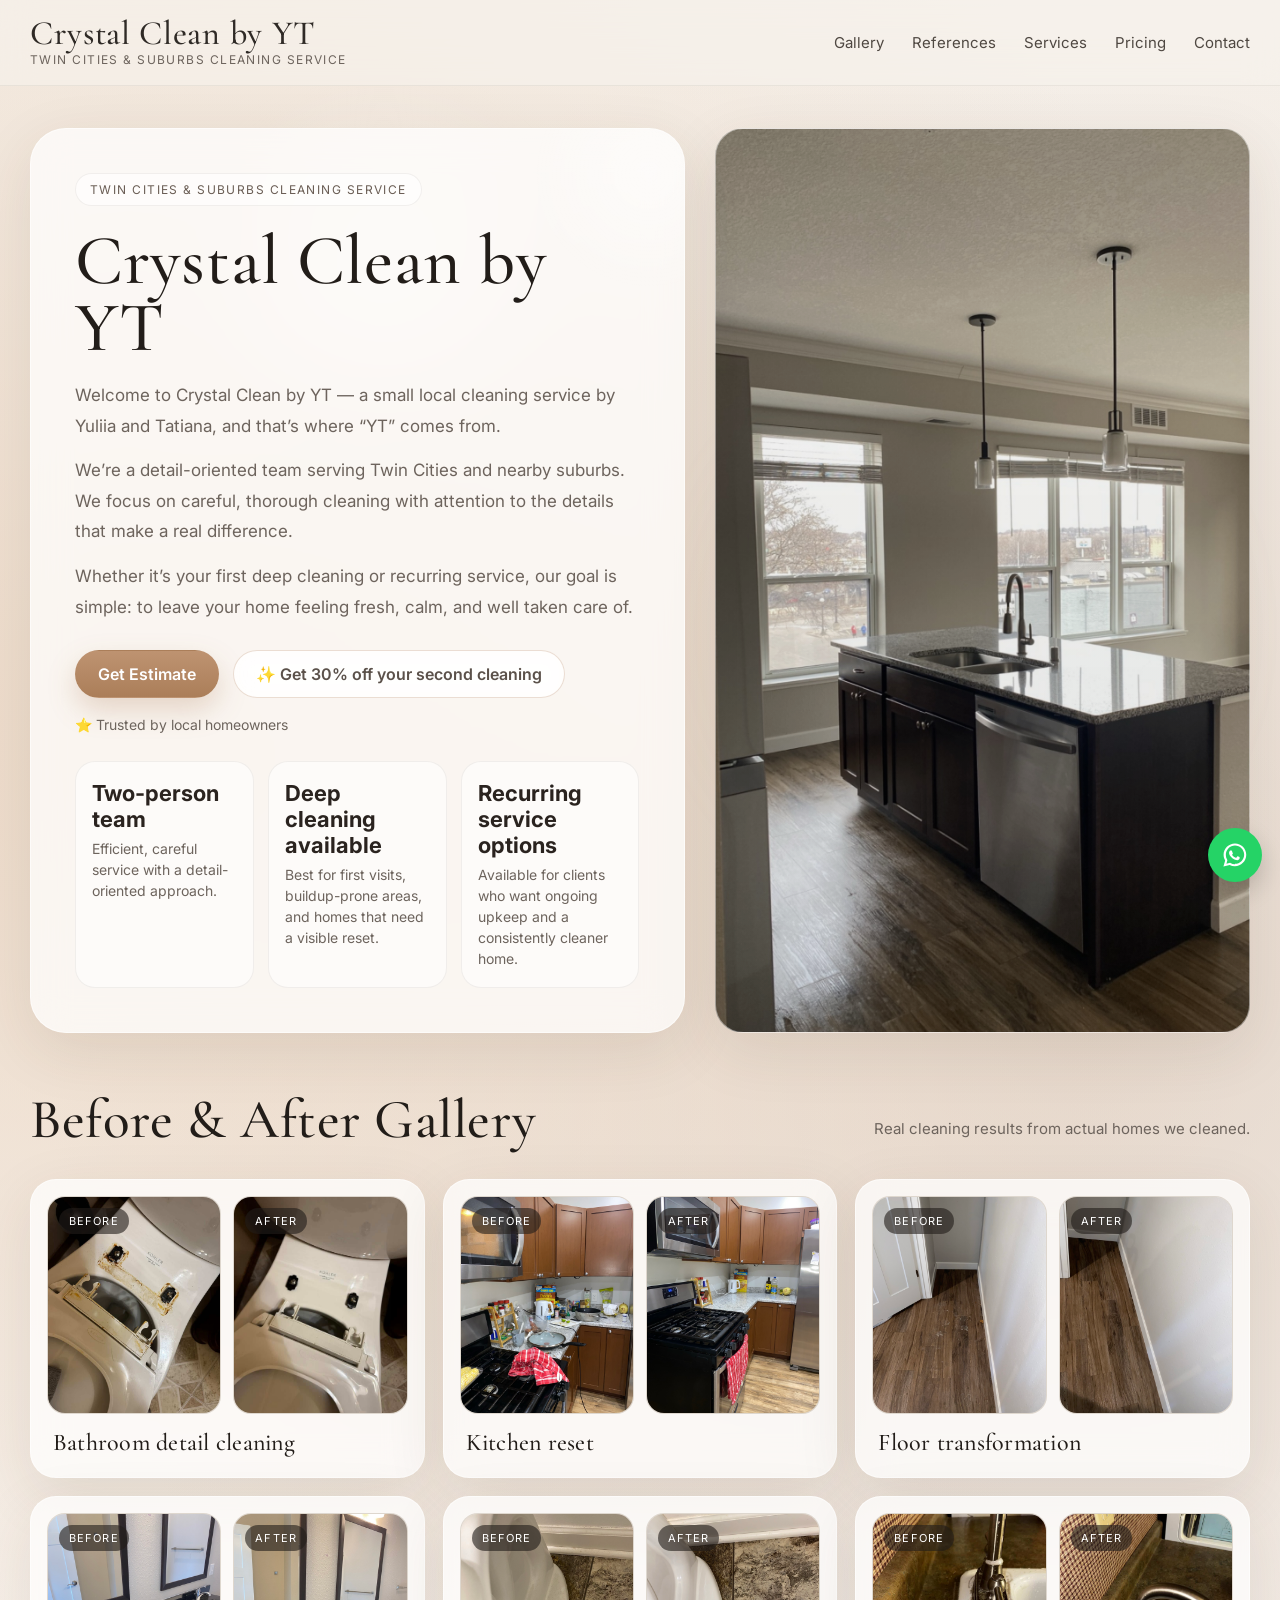
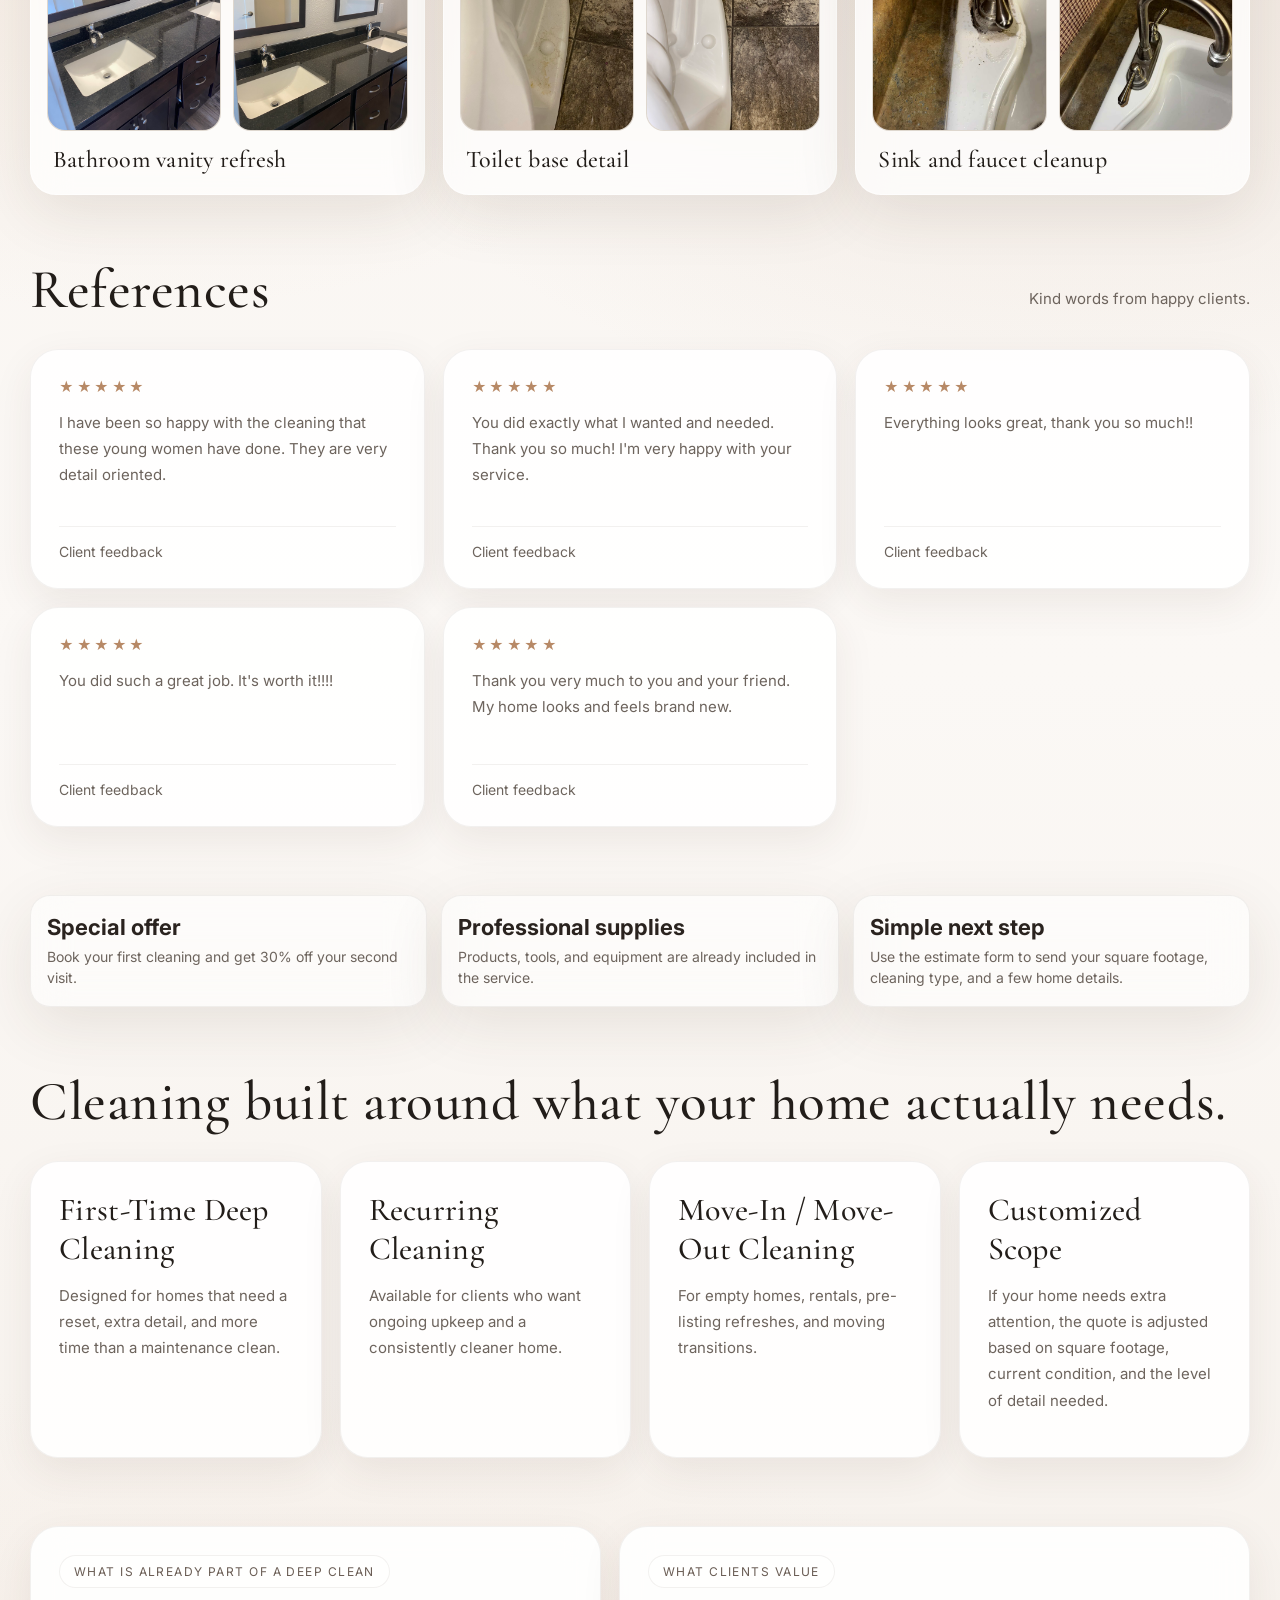
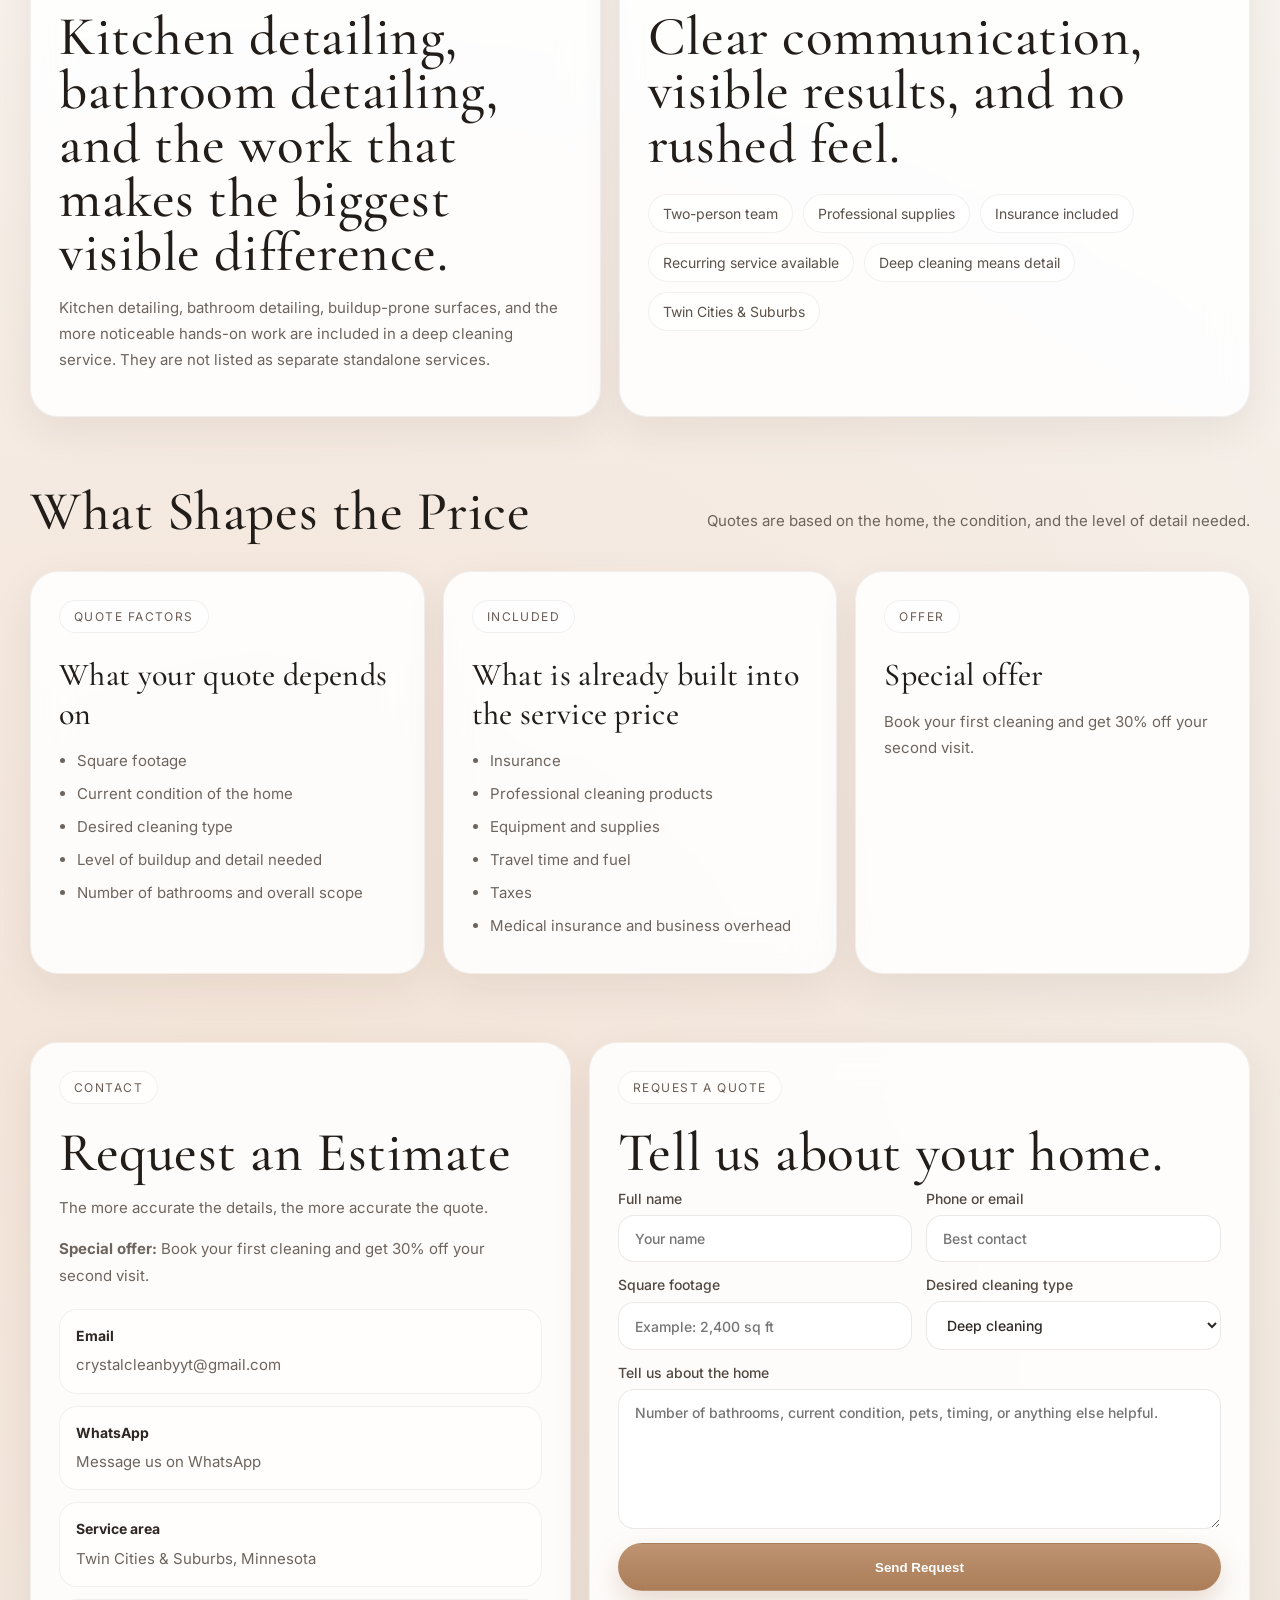
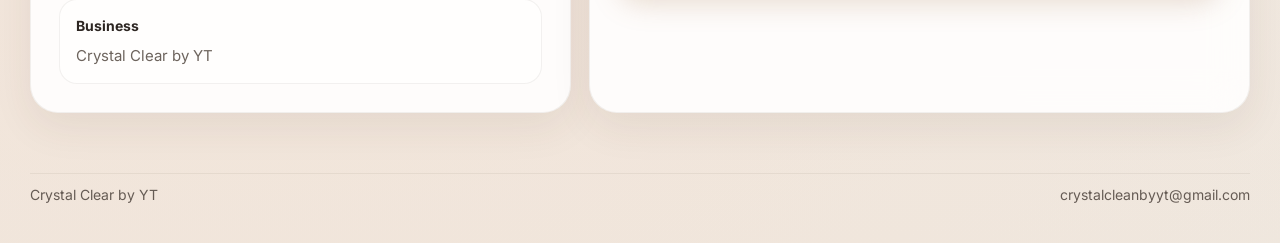
==== commit 8d5941b8: "Update index.html" ====
--- a/index.html
+++ b/index.html
@@ -29,21 +29,18 @@
 
   <style>
     :root {
-      --bg: #f7f3ee;
-      --bg-2: #efe8de;
-      --surface: rgba(255,255,255,0.78);
-      --surface-strong: rgba(255,255,255,0.90);
-      --text: #2a2420;
-      --muted: #70665d;
-      --line: rgba(95, 77, 61, 0.10);
-      --accent: #e7d98d;
-      --accent-deep: #d8c86f;
-      --shadow: 0 16px 42px rgba(62, 45, 30, 0.08);
+      --bg: #f6f1eb;
+      --bg-2: #efe7de;
+      --surface: rgba(255,255,255,0.72);
+      --surface-strong: rgba(255,255,255,0.88);
+      --text: #2f2a26;
+      --muted: #6d645d;
+      --line: rgba(95, 77, 61, 0.12);
+      --accent: #b78966;
+      --accent-soft: #d6b79d;
+      --shadow: 0 18px 60px rgba(73, 52, 33, 0.10);
       --max: 1220px;
       --whatsapp: #25D366;
-      --radius-xl: 34px;
-      --radius-lg: 28px;
-      --radius-md: 22px;
     }
 
     * {
@@ -59,10 +56,23 @@
       font-family: 'Inter', sans-serif;
       color: var(--text);
       background:
-        radial-gradient(circle at 10% 12%, rgba(255,255,255,0.55), transparent 22%),
-        radial-gradient(circle at 86% 20%, rgba(231, 217, 141, 0.14), transparent 18%),
-        linear-gradient(180deg, var(--bg) 0%, #faf8f5 48%, var(--bg-2) 100%);
+        radial-gradient(circle at 10% 15%, rgba(232, 209, 187, 0.75), transparent 26%),
+        radial-gradient(circle at 85% 20%, rgba(213, 191, 173, 0.55), transparent 25%),
+        radial-gradient(circle at 20% 85%, rgba(244, 226, 213, 0.8), transparent 30%),
+        linear-gradient(180deg, var(--bg) 0%, #fbf8f5 45%, var(--bg-2) 100%);
       min-height: 100vh;
+    }
+
+    body::before {
+      content: "";
+      position: fixed;
+      inset: 0;
+      background:
+        radial-gradient(circle at 75% 70%, rgba(197, 161, 129, 0.10), transparent 28%),
+        radial-gradient(circle at 30% 30%, rgba(255,255,255,0.40), transparent 18%);
+      pointer-events: none;
+      z-index: -1;
+      filter: blur(10px);
     }
 
     a {
@@ -83,9 +93,9 @@
     .topbar {
       position: static;
       z-index: auto;
-      background: rgba(247, 243, 238, 0.88);
+      backdrop-filter: blur(16px);
+      background: rgba(246, 241, 235, 0.66);
       border-bottom: 1px solid rgba(95, 77, 61, 0.08);
-      backdrop-filter: blur(14px);
     }
 
     .nav {
@@ -128,7 +138,7 @@
     }
 
     .nav-links a:hover {
-      opacity: 0.72;
+      opacity: 0.7;
     }
 
     .btn {
@@ -136,71 +146,94 @@
       align-items: center;
       justify-content: center;
       gap: 10px;
-      min-height: 50px;
+      min-height: 48px;
       padding: 0 22px;
       border-radius: 999px;
       border: 1px solid transparent;
       font-weight: 600;
-      transition: 0.22s ease;
+      transition: 0.25s ease;
       white-space: nowrap;
       cursor: pointer;
     }
 
     .btn-primary {
-      background: var(--accent);
-      color: #2a2420;
-      box-shadow: 0 10px 24px rgba(216, 200, 111, 0.26);
+      background: linear-gradient(180deg, #be9371 0%, #ab7e59 100%);
+      color: #fff;
+      box-shadow: 0 12px 28px rgba(171, 126, 89, 0.28);
     }
 
     .btn-primary:hover {
       transform: translateY(-1px);
-      background: var(--accent-deep);
-      box-shadow: 0 12px 30px rgba(216, 200, 111, 0.30);
+      box-shadow: 0 14px 36px rgba(171, 126, 89, 0.34);
     }
 
     .btn-secondary {
-      background: rgba(255,255,255,0.82);
+      background: rgba(255,255,255,0.58);
       border-color: rgba(95,77,61,0.10);
       color: var(--text);
+      backdrop-filter: blur(10px);
+    }
+
+    .special-offer-btn {
+      background: rgba(255,255,255,0.72);
+      border: 1px solid rgba(183,137,102,0.28);
+      color: #5b514a;
+      font-weight: 600;
+    }
+
+    .special-offer-btn:hover {
+      background: rgba(183,137,102,0.12);
+      transform: translateY(-1px);
     }
 
     .hero {
-      padding: 40px 0 20px;
+      padding: 42px 0 26px;
     }
 
     .hero-grid {
       display: grid;
-      grid-template-columns: 1.02fr 0.98fr;
-      gap: 28px;
+      grid-template-columns: 1.1fr 0.9fr;
+      gap: 30px;
       align-items: stretch;
     }
 
     .glass {
       background: var(--surface);
-      border: 1px solid rgba(255,255,255,0.56);
+      border: 1px solid rgba(255,255,255,0.55);
       box-shadow: var(--shadow);
-      backdrop-filter: blur(14px);
+      backdrop-filter: blur(18px);
     }
 
     .hero-card {
-      border-radius: var(--radius-xl);
-      padding: 42px;
+      border-radius: 36px;
+      padding: 44px;
       position: relative;
       overflow: hidden;
+    }
+
+    .hero-card::after {
+      content: "";
+      position: absolute;
+      right: -80px;
+      top: -70px;
+      width: 230px;
+      height: 230px;
+      background: radial-gradient(circle, rgba(255,255,255,0.42) 0%, rgba(255,255,255,0) 70%);
+      pointer-events: none;
     }
 
     .eyebrow {
       display: inline-flex;
       align-items: center;
       gap: 10px;
-      padding: 9px 15px;
+      padding: 8px 14px;
       border-radius: 999px;
-      background: rgba(255,255,255,0.72);
+      background: rgba(255,255,255,0.56);
       border: 1px solid rgba(95,77,61,0.08);
       font-size: 12px;
       text-transform: uppercase;
       letter-spacing: 0.12em;
-      color: #6b6058;
+      color: #6a5d54;
       margin-bottom: 22px;
     }
 
@@ -209,35 +242,32 @@
       font-weight: 500;
       letter-spacing: 0.01em;
       margin: 0;
-      color: #1f1a16;
+      color: #221d19;
     }
 
     h1 {
-      font-size: clamp(46px, 5.5vw, 76px);
+      font-size: clamp(48px, 5.5vw, 76px);
       line-height: 0.95;
       margin-bottom: 18px;
     }
 
     h2 {
-      font-size: clamp(38px, 4.2vw, 58px);
+      font-size: clamp(38px, 4.3vw, 58px);
       line-height: 0.98;
       margin-bottom: 10px;
     }
 
     h3 {
-      font-size: 28px;
-      margin-bottom: 8px;
-      font-family: 'Inter', sans-serif;
-      font-weight: 700;
-      letter-spacing: -0.02em;
+      font-size: 32px;
+      margin-bottom: 10px;
     }
 
     .lead {
       font-size: 17px;
-      line-height: 1.85;
+      line-height: 1.8;
       color: var(--muted);
       max-width: 62ch;
-      margin: 0;
+      margin-bottom: 0;
     }
 
     .lead + .lead {
@@ -248,7 +278,45 @@
       display: flex;
       flex-wrap: wrap;
       gap: 14px;
-      margin-top: 30px;
+      margin-top: 28px;
+      margin-bottom: 18px;
+    }
+
+    .hero-note {
+      font-size: 14px;
+      color: #6d645d;
+      margin-top: 2px;
+    }
+
+    .hero-stats,
+    .quick-stats-grid {
+      display: grid;
+      grid-template-columns: repeat(3, minmax(0, 1fr));
+      gap: 14px;
+    }
+
+    .stat,
+    .quick-stat {
+      padding: 18px 16px;
+      border-radius: 20px;
+      background: rgba(255,255,255,0.56);
+      border: 1px solid rgba(95,77,61,0.08);
+    }
+
+    .stat strong,
+    .quick-stat strong {
+      display: block;
+      font-size: 22px;
+      margin-bottom: 6px;
+      color: #2a231f;
+      font-weight: 700;
+    }
+
+    .stat span,
+    .quick-stat span {
+      color: var(--muted);
+      font-size: 14px;
+      line-height: 1.5;
     }
 
     .visual {
@@ -259,18 +327,19 @@
     .photo-main,
     .contact-card,
     .form-wrap,
+    .about-card,
     .price-card {
-      border-radius: var(--radius-lg);
+      border-radius: 28px;
       overflow: hidden;
     }
 
     .photo-main {
-      min-height: 500px;
+      min-height: 440px;
       background:
-        linear-gradient(180deg, rgba(20,16,13,0.03), rgba(20,16,13,0.10)),
+        linear-gradient(180deg, rgba(20,16,13,0.04), rgba(20,16,13,0.12)),
         url('assets/hero-kitchen.png') center/cover no-repeat;
       box-shadow: var(--shadow);
-      border: 1px solid rgba(255,255,255,0.48);
+      border: 1px solid rgba(255,255,255,0.45);
     }
 
     section {
@@ -285,56 +354,77 @@
       margin-bottom: 22px;
     }
 
-    .section-head p,
+    .services-grid,
+    .reviews-grid,
+    .about-grid,
+    .pricing-grid,
+    .contact-grid {
+      display: grid;
+      gap: 18px;
+    }
+
+    .services-grid {
+      grid-template-columns: repeat(4, minmax(0, 1fr));
+    }
+
+    .reviews-grid {
+      grid-template-columns: repeat(3, minmax(0, 1fr));
+    }
+
+    .about-grid {
+      grid-template-columns: 0.95fr 1.05fr;
+      align-items: stretch;
+    }
+
+    .pricing-grid {
+      grid-template-columns: repeat(3, minmax(0, 1fr));
+    }
+
+    .contact-grid {
+      grid-template-columns: 0.9fr 1.1fr;
+      align-items: stretch;
+    }
+
+    .card,
+    .about-card,
+    .price-card,
+    .contact-card,
+    .form-wrap {
+      border-radius: 28px;
+      padding: 28px;
+      background: var(--surface-strong);
+      border: 1px solid rgba(95,77,61,0.08);
+      box-shadow: 0 14px 40px rgba(73, 52, 33, 0.08);
+    }
+
+    .showcase-text p,
+    .about-card p,
     .price-card p,
     .contact-card p,
     .field-note,
     .contact-list,
     .review p,
-    .card p {
+    .card p,
+    .section-head p {
       color: var(--muted);
       line-height: 1.75;
       font-size: 15px;
     }
 
-    .services-grid,
-    .reviews-grid,
-    .pricing-grid,
-    .contact-grid {
-      display: grid;
-      gap: 18px;
-    }
-
-    .services-grid {
-      grid-template-columns: repeat(3, minmax(0, 1fr));
-    }
-
-    .reviews-grid {
-      grid-template-columns: repeat(3, minmax(0, 1fr));
-    }
-
-    .pricing-grid {
-      grid-template-columns: repeat(3, minmax(0, 1fr));
-    }
-
-    .contact-grid {
-      grid-template-columns: 0.92fr 1.08fr;
-      align-items: stretch;
-    }
-
-    .card,
-    .price-card,
-    .contact-card,
-    .form-wrap {
-      border-radius: var(--radius-lg);
-      padding: 28px;
-      background: var(--surface-strong);
+    .pill-list {
+      display: flex;
+      flex-wrap: wrap;
+      gap: 10px;
+      margin-top: 22px;
+    }
+
+    .pill {
+      padding: 10px 14px;
+      border-radius: 999px;
+      background: rgba(255,255,255,0.68);
       border: 1px solid rgba(95,77,61,0.08);
-      box-shadow: 0 14px 40px rgba(73, 52, 33, 0.07);
-    }
-
-    .service-card {
-      min-height: 100%;
+      color: #5b514a;
+      font-size: 14px;
     }
 
     .review {
@@ -346,7 +436,7 @@
 
     .review .stars {
       letter-spacing: 0.18em;
-      color: #b89f31;
+      color: #b78966;
       font-size: 14px;
       margin-bottom: 14px;
     }
@@ -371,7 +461,7 @@
       gap: 12px;
       padding: 14px 16px;
       border-radius: 18px;
-      background: rgba(255,255,255,0.58);
+      background: rgba(255,255,255,0.56);
       border: 1px solid rgba(95,77,61,0.08);
     }
 
@@ -406,7 +496,7 @@
       padding: 14px 16px;
       border-radius: 16px;
       border: 1px solid rgba(95,77,61,0.12);
-      background: rgba(255,255,255,0.86);
+      background: rgba(255,255,255,0.82);
       font: inherit;
       color: var(--text);
       outline: none;
@@ -418,8 +508,8 @@
     }
 
     input:focus, textarea:focus, select:focus {
-      border-color: rgba(216, 200, 111, 0.65);
-      box-shadow: 0 0 0 4px rgba(216, 200, 111, 0.14);
+      border-color: rgba(171,126,89,0.45);
+      box-shadow: 0 0 0 4px rgba(171,126,89,0.10);
     }
 
     .cta {
@@ -450,7 +540,7 @@
       background: var(--surface);
       border: 1px solid rgba(255,255,255,0.55);
       box-shadow: var(--shadow);
-      backdrop-filter: blur(14px);
+      backdrop-filter: blur(18px);
       border-radius: 26px;
       padding: 16px;
       cursor: pointer;
@@ -459,7 +549,7 @@
 
     .pair-card:hover {
       transform: translateY(-3px);
-      box-shadow: 0 20px 52px rgba(73,52,33,.12);
+      box-shadow: 0 24px 60px rgba(73,52,33,.14);
     }
 
     .pair-images {
@@ -503,7 +593,7 @@
     }
 
     .pair-copy h3 {
-      font-size: 22px;
+      font-size: 24px;
       margin-bottom: 0;
     }
 
@@ -597,8 +687,10 @@
       .hero-grid,
       .services-grid,
       .reviews-grid,
+      .about-grid,
       .pricing-grid,
       .contact-grid,
+      .quick-stats-grid,
       .pair-grid {
         grid-template-columns: 1fr;
       }
@@ -613,21 +705,19 @@
       .nav-links {
         gap: 14px 20px;
       }
-
-      .photo-main {
-        min-height: 420px;
-      }
     }
 
     @media (max-width: 760px) {
       .pair-images,
       .lightbox-pair,
-      .field-grid {
+      .field-grid,
+      .hero-stats {
         grid-template-columns: 1fr;
       }
 
       .hero-card,
       .card,
+      .about-card,
       .price-card,
       .contact-card,
       .form-wrap {
@@ -635,7 +725,7 @@
       }
 
       .photo-main {
-        min-height: 320px;
+        min-height: 340px;
       }
 
       .brand-mark {
@@ -647,15 +737,7 @@
       }
 
       h2 {
-        font-size: 38px;
-      }
-
-      .hero {
-        padding-top: 28px;
-      }
-
-      .nav-links {
-        font-size: 14px;
+        font-size: 40px;
       }
 
       .whatsapp-float {
@@ -690,19 +772,38 @@
       <div class="container hero-grid">
         <div class="hero-card glass">
           <div class="eyebrow">Twin Cities &amp; Suburbs cleaning service</div>
-
-          <h1>Cleaning that feels calm, clear, and properly done.</h1>
+          <h1>Crystal Clean by YT</h1>
 
           <p class="lead">
-            Detail-focused cleaning for homes that need a real reset or consistent upkeep.
+            Welcome to Crystal Clean by YT — a small local cleaning service by Yuliia and Tatiana, and that’s where “YT” comes from.
           </p>
           <p class="lead">
-            Deep cleaning, recurring service, and move-in or move-out cleaning with a careful, professional approach.
+            We’re a detail-oriented team serving Twin Cities and nearby suburbs. We focus on careful, thorough cleaning with attention to the details that make a real difference.
+          </p>
+          <p class="lead">
+            Whether it’s your first deep cleaning or recurring service, our goal is simple: to leave your home feeling fresh, calm, and well taken care of.
           </p>
 
           <div class="hero-actions">
             <a class="btn btn-primary" href="#contact">Get Estimate</a>
-            <a class="btn btn-secondary" href="#gallery">View Results</a>
+            <a class="btn btn-secondary special-offer-btn" href="#contact">✨ Get 30% off your second cleaning</a>
+          </div>
+
+          <div class="hero-note">⭐ Trusted by local homeowners</div>
+
+          <div class="hero-stats" style="margin-top: 28px;">
+            <div class="stat">
+              <strong>Two-person team</strong>
+              <span>Efficient, careful service with a detail-oriented approach.</span>
+            </div>
+            <div class="stat">
+              <strong>Deep cleaning available</strong>
+              <span>Best for first visits, buildup-prone areas, and homes that need a visible reset.</span>
+            </div>
+            <div class="stat">
+              <strong>Recurring service options</strong>
+              <span>Available for clients who want ongoing upkeep and a consistently cleaner home.</span>
+            </div>
           </div>
         </div>
 
@@ -874,31 +975,74 @@
       </div>
     </section>
 
+    <section>
+      <div class="container">
+        <div class="quick-stats-grid">
+          <article class="quick-stat glass">
+            <strong>Special offer</strong>
+            <span>Book your first cleaning and get 30% off your second visit.</span>
+          </article>
+          <article class="quick-stat glass">
+            <strong>Professional supplies</strong>
+            <span>Products, tools, and equipment are already included in the service.</span>
+          </article>
+          <article class="quick-stat glass">
+            <strong>Simple next step</strong>
+            <span>Use the estimate form to send your square footage, cleaning type, and a few home details.</span>
+          </article>
+        </div>
+      </div>
+    </section>
+
     <section id="services">
       <div class="container">
         <div class="section-head">
           <div>
-            <h2>Services</h2>
+            <h2>Cleaning built around what your home actually needs.</h2>
           </div>
-          <p>Built around the condition of the home and the level of detail needed.</p>
         </div>
 
         <div class="services-grid">
-          <article class="card service-card">
+          <article class="card">
             <h3>First-Time Deep Cleaning</h3>
             <p>Designed for homes that need a reset, extra detail, and more time than a maintenance clean.</p>
           </article>
-
-          <article class="card service-card">
+          <article class="card">
             <h3>Recurring Cleaning</h3>
             <p>Available for clients who want ongoing upkeep and a consistently cleaner home.</p>
           </article>
-
-          <article class="card service-card">
+          <article class="card">
             <h3>Move-In / Move-Out Cleaning</h3>
             <p>For empty homes, rentals, pre-listing refreshes, and moving transitions.</p>
           </article>
+          <article class="card">
+            <h3>Customized Scope</h3>
+            <p>If your home needs extra attention, the quote is adjusted based on square footage, current condition, and the level of detail needed.</p>
+          </article>
         </div>
+      </div>
+    </section>
+
+    <section>
+      <div class="container about-grid">
+        <article class="about-card glass">
+          <div class="eyebrow">What is already part of a deep clean</div>
+          <h2>Kitchen detailing, bathroom detailing, and the work that makes the biggest visible difference.</h2>
+          <p>Kitchen detailing, bathroom detailing, buildup-prone surfaces, and the more noticeable hands-on work are included in a deep cleaning service. They are not listed as separate standalone services.</p>
+        </article>
+
+        <article class="about-card glass">
+          <div class="eyebrow">What clients value</div>
+          <h2>Clear communication, visible results, and no rushed feel.</h2>
+          <div class="pill-list">
+            <span class="pill">Two-person team</span>
+            <span class="pill">Professional supplies</span>
+            <span class="pill">Insurance included</span>
+            <span class="pill">Recurring service available</span>
+            <span class="pill">Deep cleaning means detail</span>
+            <span class="pill">Twin Cities &amp; Suburbs</span>
+          </div>
+        </article>
       </div>
     </section>
 
@@ -975,6 +1119,13 @@
                 <div>Twin Cities &amp; Suburbs, Minnesota</div>
               </div>
             </div>
+
+            <div class="contact-item">
+              <div>
+                <strong>Business</strong>
+                <div>Crystal Clear by YT</div>
+              </div>
+            </div>
           </div>
         </article>
 
@@ -983,7 +1134,7 @@
           <h2>Tell us about your home.</h2>
 
           <form id="estimate-form" action="https://formsubmit.co/crystalcleanbyyt@gmail.com" method="POST" accept-charset="UTF-8">
-            <input type="hidden" name="_subject" value="New estimate request from Crystal Clean by YT website">
+            <input type="hidden" name="_subject" value="New estimate request from Crystal Clear by YT website">
             <input type="hidden" name="_captcha" value="false">
             <input type="hidden" name="_template" value="table">
             <input type="hidden" name="_next" value="https://crystalcleanbyyt.com/thank-you.html">
@@ -1031,7 +1182,7 @@
 
   <footer class="site-footer">
     <div class="container footer-line">
-      <span>Crystal Clean by YT</span>
+      <span>Crystal Clear by YT</span>
       <span>crystalcleanbyyt@gmail.com</span>
     </div>
   </footer>
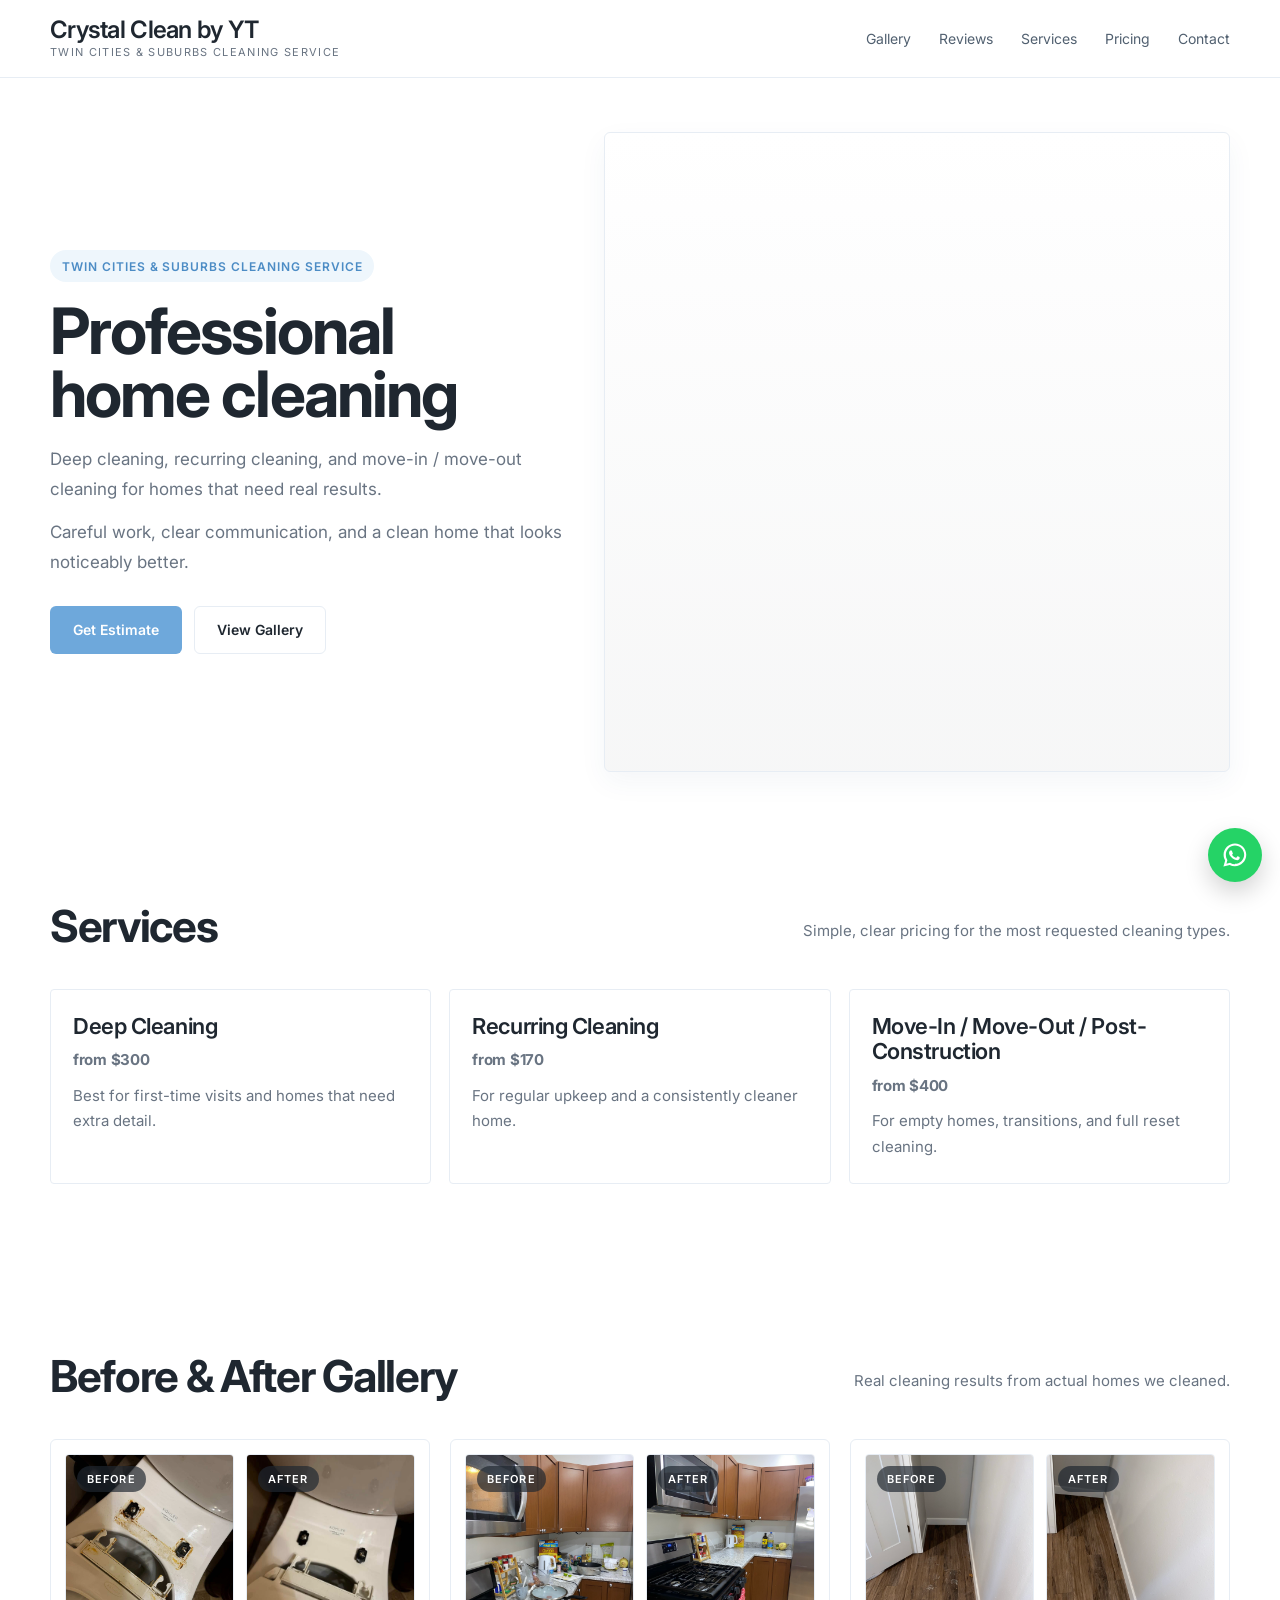
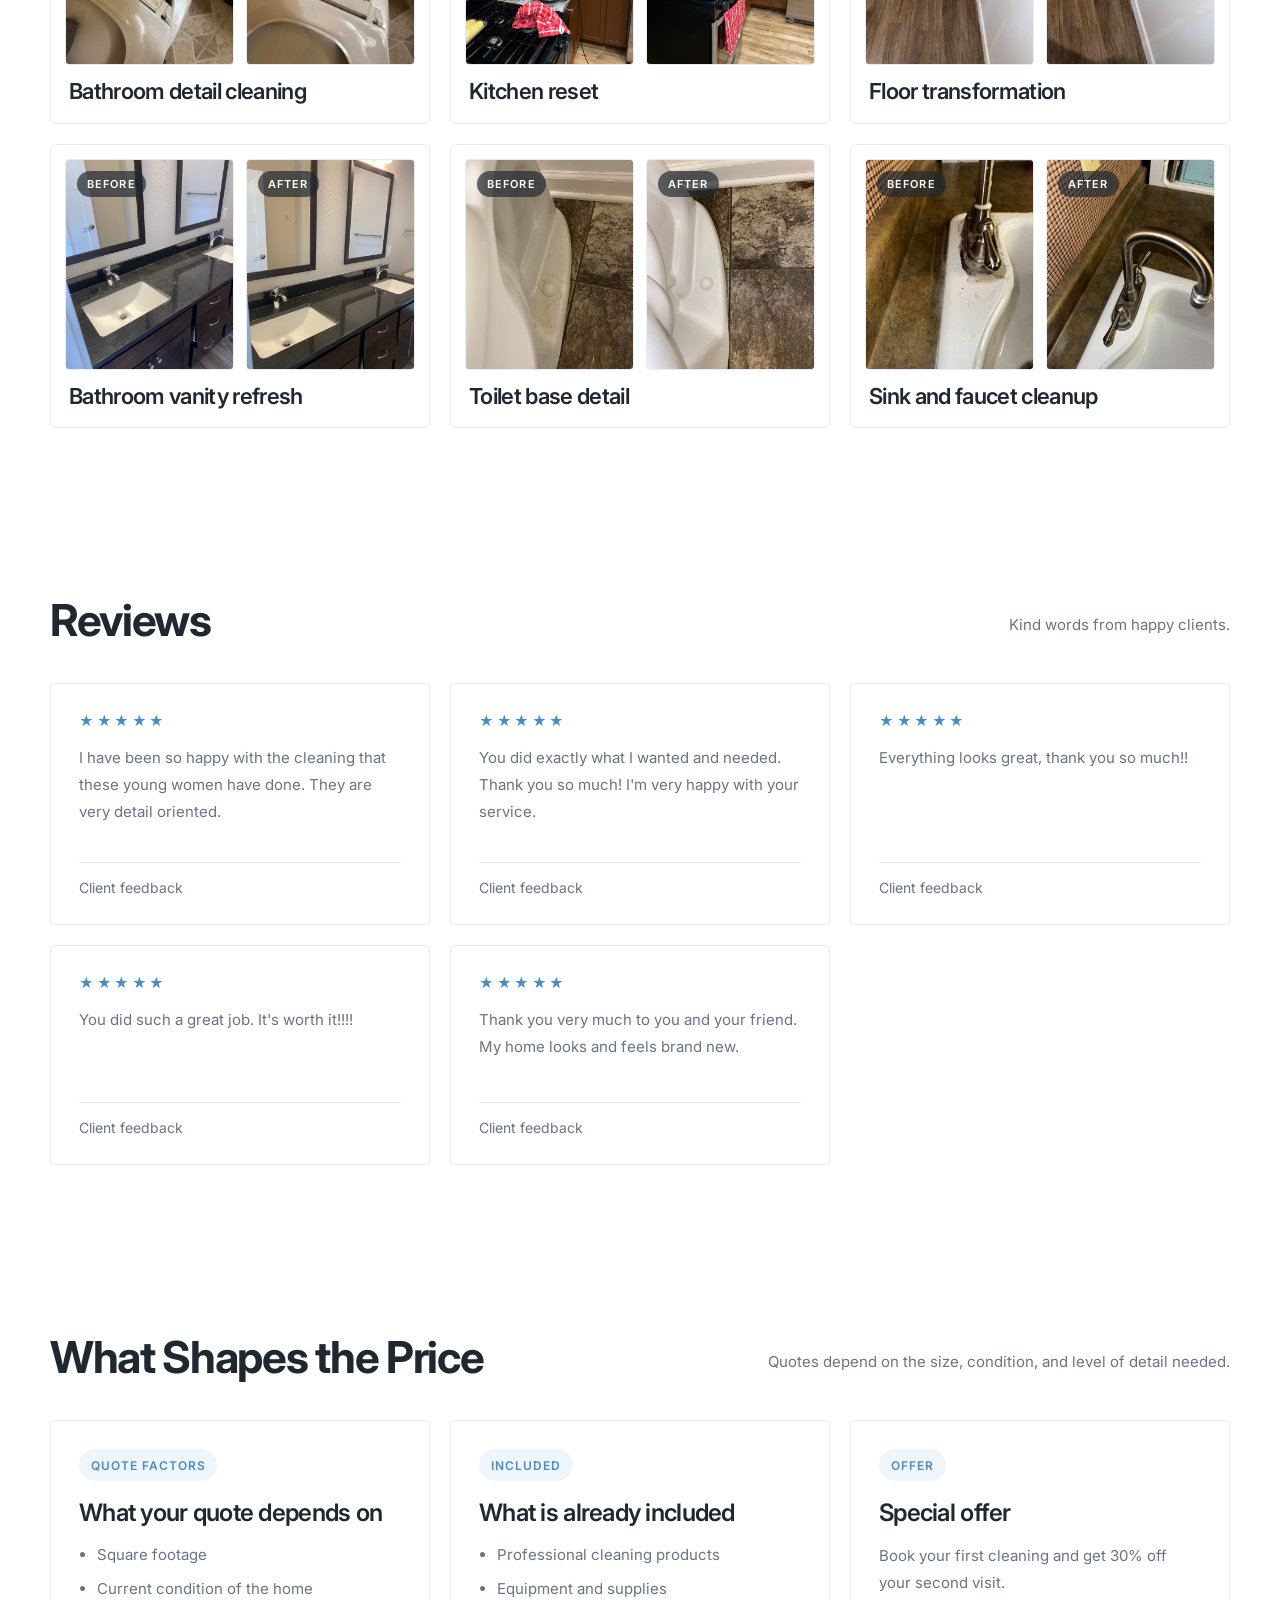
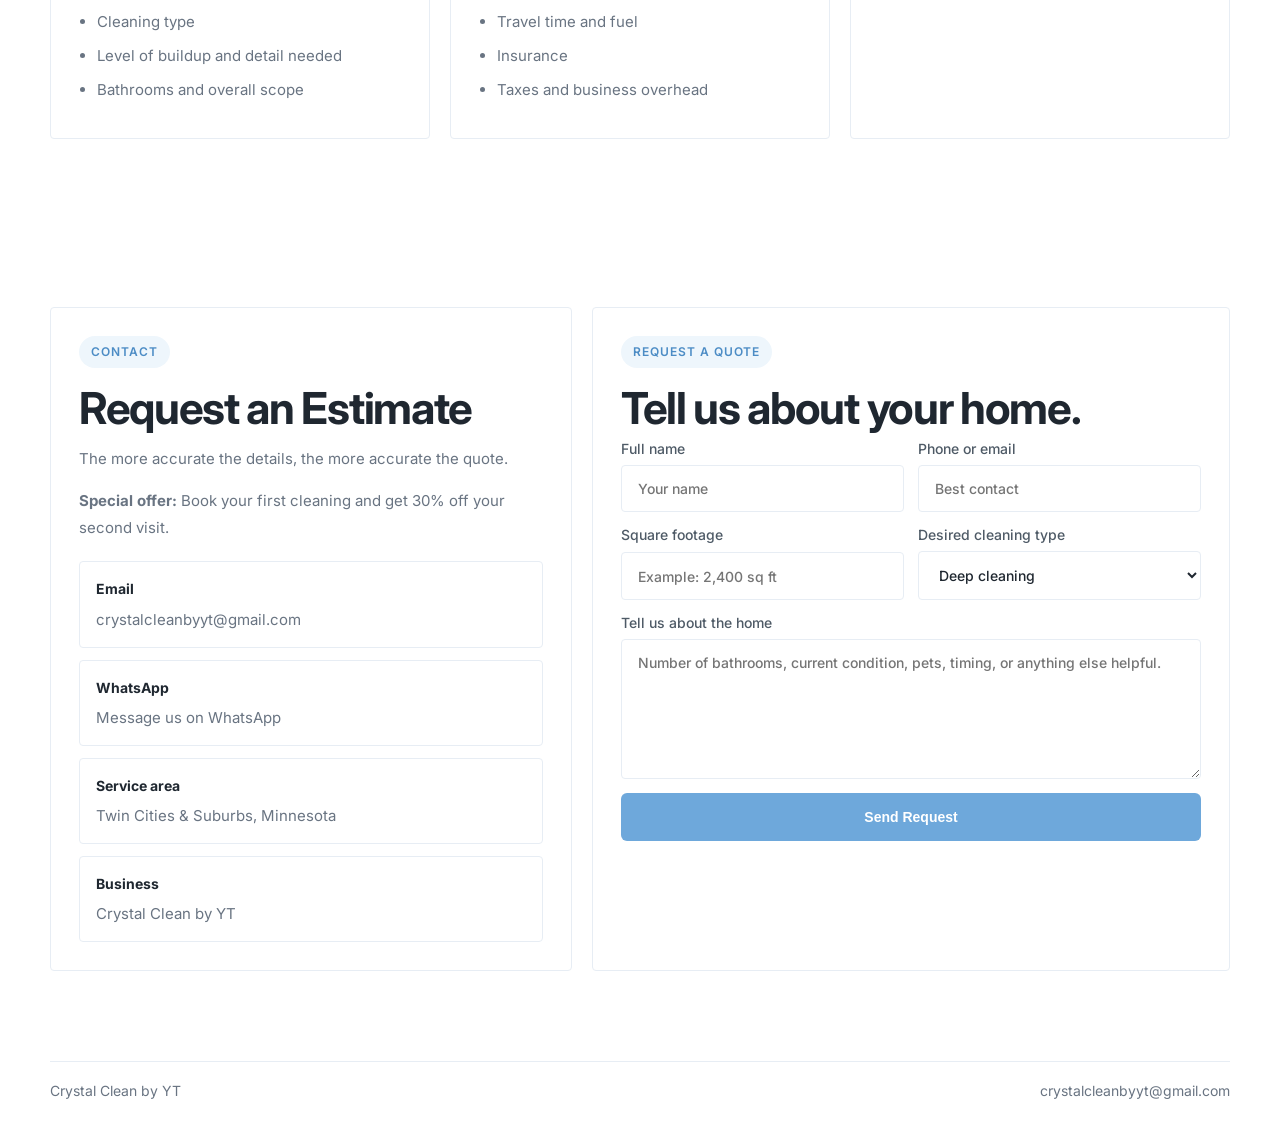
==== commit 8c6227bc: "Update index.html" ====
--- a/index.html
+++ b/index.html
@@ -6,7 +6,7 @@
   <title>Crystal Clean by YT</title>
   <link rel="preconnect" href="https://fonts.googleapis.com">
   <link rel="preconnect" href="https://fonts.gstatic.com" crossorigin>
-  <link href="https://fonts.googleapis.com/css2?family=Cormorant+Garamond:wght@400;500;600&family=Inter:wght@400;500;600;700&display=swap" rel="stylesheet">
+  <link href="https://fonts.googleapis.com/css2?family=Inter:wght@400;500;600;700&display=swap" rel="stylesheet">
 
   <script type="text/javascript">
     (function(win, doc, sdk_url) {
@@ -29,17 +29,17 @@
 
   <style>
     :root {
-      --bg: #f6f1eb;
-      --bg-2: #efe7de;
-      --surface: rgba(255,255,255,0.72);
-      --surface-strong: rgba(255,255,255,0.88);
-      --text: #2f2a26;
-      --muted: #6d645d;
-      --line: rgba(95, 77, 61, 0.12);
-      --accent: #b78966;
-      --accent-soft: #d6b79d;
-      --shadow: 0 18px 60px rgba(73, 52, 33, 0.10);
-      --max: 1220px;
+      --bg: #ffffff;
+      --bg-soft: #f8fbff;
+      --surface: #ffffff;
+      --text: #1f2730;
+      --muted: #697482;
+      --line: #e7edf4;
+      --accent: #6ea8db;
+      --accent-dark: #4c8cc5;
+      --accent-soft: #eef6fc;
+      --shadow: 0 10px 28px rgba(39, 73, 110, 0.05);
+      --max: 1180px;
       --whatsapp: #25D366;
     }
 
@@ -55,24 +55,7 @@
       margin: 0;
       font-family: 'Inter', sans-serif;
       color: var(--text);
-      background:
-        radial-gradient(circle at 10% 15%, rgba(232, 209, 187, 0.75), transparent 26%),
-        radial-gradient(circle at 85% 20%, rgba(213, 191, 173, 0.55), transparent 25%),
-        radial-gradient(circle at 20% 85%, rgba(244, 226, 213, 0.8), transparent 30%),
-        linear-gradient(180deg, var(--bg) 0%, #fbf8f5 45%, var(--bg-2) 100%);
-      min-height: 100vh;
-    }
-
-    body::before {
-      content: "";
-      position: fixed;
-      inset: 0;
-      background:
-        radial-gradient(circle at 75% 70%, rgba(197, 161, 129, 0.10), transparent 28%),
-        radial-gradient(circle at 30% 30%, rgba(255,255,255,0.40), transparent 18%);
-      pointer-events: none;
-      z-index: -1;
-      filter: blur(10px);
+      background: var(--bg);
     }
 
     a {
@@ -91,11 +74,12 @@
     }
 
     .topbar {
-      position: static;
-      z-index: auto;
-      backdrop-filter: blur(16px);
-      background: rgba(246, 241, 235, 0.66);
-      border-bottom: 1px solid rgba(95, 77, 61, 0.08);
+      position: sticky;
+      top: 0;
+      z-index: 50;
+      background: rgba(255,255,255,0.92);
+      border-bottom: 1px solid var(--line);
+      backdrop-filter: blur(12px);
     }
 
     .nav {
@@ -109,20 +93,20 @@
     .brand {
       display: flex;
       flex-direction: column;
-      gap: 2px;
+      gap: 3px;
       min-width: 0;
     }
 
     .brand-mark {
-      font-family: 'Cormorant Garamond', serif;
-      font-size: 34px;
-      font-weight: 500;
-      letter-spacing: 0.02em;
-      line-height: 0.95;
+      font-size: 24px;
+      font-weight: 600;
+      letter-spacing: -0.03em;
+      line-height: 1;
+      color: var(--text);
     }
 
     .brand-sub {
-      font-size: 12px;
+      font-size: 11px;
       color: var(--muted);
       letter-spacing: 0.12em;
       text-transform: uppercase;
@@ -132,191 +116,175 @@
       display: flex;
       align-items: center;
       gap: 28px;
-      color: #4f4842;
-      font-size: 15px;
+      color: #516070;
+      font-size: 14px;
       flex-wrap: wrap;
     }
 
     .nav-links a:hover {
-      opacity: 0.7;
+      color: var(--accent-dark);
     }
 
     .btn {
       display: inline-flex;
       align-items: center;
       justify-content: center;
-      gap: 10px;
       min-height: 48px;
       padding: 0 22px;
-      border-radius: 999px;
+      border-radius: 6px;
       border: 1px solid transparent;
       font-weight: 600;
-      transition: 0.25s ease;
+      transition: 0.2s ease;
       white-space: nowrap;
       cursor: pointer;
+      font-size: 14px;
     }
 
     .btn-primary {
-      background: linear-gradient(180deg, #be9371 0%, #ab7e59 100%);
+      background: var(--accent);
       color: #fff;
-      box-shadow: 0 12px 28px rgba(171, 126, 89, 0.28);
     }
 
     .btn-primary:hover {
-      transform: translateY(-1px);
-      box-shadow: 0 14px 36px rgba(171, 126, 89, 0.34);
+      background: var(--accent-dark);
     }
 
     .btn-secondary {
-      background: rgba(255,255,255,0.58);
-      border-color: rgba(95,77,61,0.10);
+      background: #fff;
+      border-color: var(--line);
       color: var(--text);
-      backdrop-filter: blur(10px);
-    }
-
-    .special-offer-btn {
-      background: rgba(255,255,255,0.72);
-      border: 1px solid rgba(183,137,102,0.28);
-      color: #5b514a;
-      font-weight: 600;
-    }
-
-    .special-offer-btn:hover {
-      background: rgba(183,137,102,0.12);
-      transform: translateY(-1px);
+    }
+
+    .btn-secondary:hover {
+      background: var(--bg-soft);
     }
 
     .hero {
-      padding: 42px 0 26px;
+      padding: 54px 0 46px;
     }
 
     .hero-grid {
       display: grid;
-      grid-template-columns: 1.1fr 0.9fr;
-      gap: 30px;
-      align-items: stretch;
-    }
-
-    .glass {
-      background: var(--surface);
-      border: 1px solid rgba(255,255,255,0.55);
-      box-shadow: var(--shadow);
-      backdrop-filter: blur(18px);
+      grid-template-columns: 0.9fr 1.1fr;
+      gap: 42px;
+      align-items: center;
     }
 
     .hero-card {
-      border-radius: 36px;
-      padding: 44px;
-      position: relative;
-      overflow: hidden;
-    }
-
-    .hero-card::after {
-      content: "";
-      position: absolute;
-      right: -80px;
-      top: -70px;
-      width: 230px;
-      height: 230px;
-      background: radial-gradient(circle, rgba(255,255,255,0.42) 0%, rgba(255,255,255,0) 70%);
-      pointer-events: none;
+      padding: 0;
+      background: transparent;
+      border: 0;
+      box-shadow: none;
     }
 
     .eyebrow {
       display: inline-flex;
       align-items: center;
-      gap: 10px;
-      padding: 8px 14px;
+      min-height: 32px;
+      padding: 0 12px;
       border-radius: 999px;
-      background: rgba(255,255,255,0.56);
-      border: 1px solid rgba(95,77,61,0.08);
+      background: var(--accent-soft);
+      color: var(--accent-dark);
       font-size: 12px;
       text-transform: uppercase;
-      letter-spacing: 0.12em;
-      color: #6a5d54;
-      margin-bottom: 22px;
+      letter-spacing: 0.08em;
+      margin-bottom: 18px;
+      font-weight: 600;
     }
 
     h1, h2, h3, h4 {
-      font-family: 'Cormorant Garamond', serif;
-      font-weight: 500;
-      letter-spacing: 0.01em;
       margin: 0;
-      color: #221d19;
+      color: var(--text);
+      letter-spacing: -0.03em;
     }
 
     h1 {
-      font-size: clamp(48px, 5.5vw, 76px);
-      line-height: 0.95;
+      font-size: clamp(40px, 5vw, 64px);
+      line-height: 0.98;
       margin-bottom: 18px;
+      font-weight: 700;
     }
 
     h2 {
-      font-size: clamp(38px, 4.3vw, 58px);
-      line-height: 0.98;
+      font-size: clamp(30px, 3.8vw, 44px);
+      line-height: 1.02;
       margin-bottom: 10px;
+      font-weight: 700;
     }
 
     h3 {
-      font-size: 32px;
+      font-size: 24px;
       margin-bottom: 10px;
+      font-weight: 600;
+      line-height: 1.15;
     }
 
     .lead {
       font-size: 17px;
       line-height: 1.8;
       color: var(--muted);
-      max-width: 62ch;
-      margin-bottom: 0;
+      max-width: 60ch;
+      margin: 0;
     }
 
     .lead + .lead {
-      margin-top: 14px;
+      margin-top: 12px;
     }
 
     .hero-actions {
       display: flex;
       flex-wrap: wrap;
-      gap: 14px;
+      gap: 12px;
       margin-top: 28px;
-      margin-bottom: 18px;
     }
 
     .hero-note {
-      font-size: 14px;
-      color: #6d645d;
-      margin-top: 2px;
+      display: none;
     }
 
     .hero-stats,
     .quick-stats-grid {
       display: grid;
       grid-template-columns: repeat(3, minmax(0, 1fr));
-      gap: 14px;
+      gap: 18px;
+    }
+
+    .stat,
+    .quick-stat,
+    .card,
+    .price-card,
+    .contact-card,
+    .form-wrap,
+    .about-card,
+    .pair-card {
+      background: #fff;
+      border: 1px solid var(--line);
+      box-shadow: none;
+      backdrop-filter: none;
     }
 
     .stat,
     .quick-stat {
-      padding: 18px 16px;
-      border-radius: 20px;
-      background: rgba(255,255,255,0.56);
-      border: 1px solid rgba(95,77,61,0.08);
+      padding: 24px 22px;
+      border-radius: 4px;
     }
 
     .stat strong,
     .quick-stat strong {
       display: block;
       font-size: 22px;
-      margin-bottom: 6px;
-      color: #2a231f;
-      font-weight: 700;
+      margin-bottom: 8px;
+      color: var(--text);
+      font-weight: 600;
+      line-height: 1.15;
+      letter-spacing: -0.02em;
     }
 
     .stat span,
     .quick-stat span {
       color: var(--muted);
-      font-size: 14px;
-      line-height: 1.5;
+      font-size: 15px;
+      line-height: 1.7;
     }
 
     .visual {
@@ -329,21 +297,21 @@
     .form-wrap,
     .about-card,
     .price-card {
-      border-radius: 28px;
+      border-radius: 6px;
       overflow: hidden;
     }
 
     .photo-main {
-      min-height: 440px;
+      min-height: 640px;
       background:
-        linear-gradient(180deg, rgba(20,16,13,0.04), rgba(20,16,13,0.12)),
-        url('assets/hero-kitchen.png') center/cover no-repeat;
+        linear-gradient(180deg, rgba(255,255,255,0.02), rgba(31,39,48,0.04)),
+        url('assets/hero.jpg') center/cover no-repeat;
+      border: 1px solid var(--line);
       box-shadow: var(--shadow);
-      border: 1px solid rgba(255,255,255,0.45);
     }
 
     section {
-      padding: 34px 0;
+      padding: 84px 0;
     }
 
     .section-head {
@@ -351,7 +319,7 @@
       align-items: end;
       justify-content: space-between;
       gap: 20px;
-      margin-bottom: 22px;
+      margin-bottom: 30px;
     }
 
     .services-grid,
@@ -360,11 +328,11 @@
     .pricing-grid,
     .contact-grid {
       display: grid;
-      gap: 18px;
+      gap: 20px;
     }
 
     .services-grid {
-      grid-template-columns: repeat(4, minmax(0, 1fr));
+      grid-template-columns: repeat(3, minmax(0, 1fr));
     }
 
     .reviews-grid {
@@ -372,7 +340,7 @@
     }
 
     .about-grid {
-      grid-template-columns: 0.95fr 1.05fr;
+      grid-template-columns: repeat(2, minmax(0, 1fr));
       align-items: stretch;
     }
 
@@ -390,11 +358,8 @@
     .price-card,
     .contact-card,
     .form-wrap {
-      border-radius: 28px;
+      border-radius: 4px;
       padding: 28px;
-      background: var(--surface-strong);
-      border: 1px solid rgba(95,77,61,0.08);
-      box-shadow: 0 14px 40px rgba(73, 52, 33, 0.08);
     }
 
     .showcase-text p,
@@ -407,23 +372,27 @@
     .card p,
     .section-head p {
       color: var(--muted);
-      line-height: 1.75;
+      line-height: 1.8;
       font-size: 15px;
+    }
+
+    .section-head p {
+      max-width: 520px;
     }
 
     .pill-list {
       display: flex;
       flex-wrap: wrap;
       gap: 10px;
-      margin-top: 22px;
+      margin-top: 18px;
     }
 
     .pill {
       padding: 10px 14px;
       border-radius: 999px;
-      background: rgba(255,255,255,0.68);
-      border: 1px solid rgba(95,77,61,0.08);
-      color: #5b514a;
+      background: #fff;
+      border: 1px solid var(--line);
+      color: #52606f;
       font-size: 14px;
     }
 
@@ -436,7 +405,7 @@
 
     .review .stars {
       letter-spacing: 0.18em;
-      color: #b78966;
+      color: var(--accent-dark);
       font-size: 14px;
       margin-bottom: 14px;
     }
@@ -444,7 +413,7 @@
     .review footer {
       margin-top: 22px;
       padding-top: 16px;
-      border-top: 1px solid rgba(95,77,61,0.08);
+      border-top: 1px solid var(--line);
       color: var(--muted);
       font-size: 14px;
     }
@@ -460,16 +429,16 @@
       align-items: flex-start;
       gap: 12px;
       padding: 14px 16px;
-      border-radius: 18px;
-      background: rgba(255,255,255,0.56);
-      border: 1px solid rgba(95,77,61,0.08);
+      border-radius: 4px;
+      background: #fff;
+      border: 1px solid var(--line);
     }
 
     .contact-item strong {
       display: block;
       font-size: 14px;
       margin-bottom: 4px;
-      color: #2d2622;
+      color: var(--text);
     }
 
     form {
@@ -487,16 +456,16 @@
       display: grid;
       gap: 8px;
       font-size: 14px;
-      color: #514841;
+      color: #4e5a66;
       font-weight: 500;
     }
 
     input, textarea, select {
       width: 100%;
       padding: 14px 16px;
-      border-radius: 16px;
-      border: 1px solid rgba(95,77,61,0.12);
-      background: rgba(255,255,255,0.82);
+      border-radius: 4px;
+      border: 1px solid var(--line);
+      background: #fff;
       font: inherit;
       color: var(--text);
       outline: none;
@@ -508,17 +477,17 @@
     }
 
     input:focus, textarea:focus, select:focus {
-      border-color: rgba(171,126,89,0.45);
-      box-shadow: 0 0 0 4px rgba(171,126,89,0.10);
+      border-color: rgba(110,168,219,0.85);
+      box-shadow: 0 0 0 4px rgba(110,168,219,0.12);
     }
 
     .cta {
-      padding-bottom: 60px;
+      padding-bottom: 90px;
     }
 
     footer.site-footer {
       padding: 0 0 40px;
-      color: #655b54;
+      color: var(--muted);
       font-size: 14px;
     }
 
@@ -526,30 +495,26 @@
       display: flex;
       justify-content: space-between;
       gap: 18px;
-      padding-top: 12px;
-      border-top: 1px solid rgba(95,77,61,0.08);
+      padding-top: 20px;
+      border-top: 1px solid var(--line);
     }
 
     .pair-grid {
       display: grid;
       grid-template-columns: repeat(3, minmax(0, 1fr));
-      gap: 18px;
+      gap: 20px;
     }
 
     .pair-card {
-      background: var(--surface);
-      border: 1px solid rgba(255,255,255,0.55);
-      box-shadow: var(--shadow);
-      backdrop-filter: blur(18px);
-      border-radius: 26px;
-      padding: 16px;
+      border-radius: 6px;
+      padding: 14px;
       cursor: pointer;
       transition: transform .2s ease, box-shadow .2s ease;
     }
 
     .pair-card:hover {
-      transform: translateY(-3px);
-      box-shadow: 0 24px 60px rgba(73,52,33,.14);
+      transform: translateY(-2px);
+      box-shadow: var(--shadow);
     }
 
     .pair-images {
@@ -569,9 +534,9 @@
       width: 100%;
       aspect-ratio: 4 / 5;
       object-fit: cover;
-      border-radius: 18px;
-      border: 1px solid rgba(95,77,61,.10);
-      background: #ece6df;
+      border-radius: 4px;
+      border: 1px solid var(--line);
+      background: #f4f8fb;
     }
 
     .pair-images figcaption,
@@ -581,19 +546,20 @@
       left: 12px;
       padding: 6px 10px;
       border-radius: 999px;
-      background: rgba(34,29,25,.60);
+      background: rgba(31,39,48,.68);
       color: #fff;
       font-size: 11px;
       letter-spacing: .10em;
       text-transform: uppercase;
+      font-weight: 600;
     }
 
     .pair-copy {
-      padding: 14px 6px 4px;
+      padding: 14px 4px 4px;
     }
 
     .pair-copy h3 {
-      font-size: 24px;
+      font-size: 22px;
       margin-bottom: 0;
     }
 
@@ -604,7 +570,7 @@
       align-items: center;
       justify-content: center;
       padding: 20px;
-      background: rgba(20,17,14,.78);
+      background: rgba(20, 27, 35, .82);
       z-index: 100;
     }
 
@@ -615,9 +581,9 @@
     .lightbox-inner {
       width: min(1120px,100%);
       background: #fff;
-      border-radius: 28px;
+      border-radius: 6px;
       padding: 18px;
-      box-shadow: 0 24px 60px rgba(0,0,0,.28);
+      box-shadow: 0 24px 60px rgba(0,0,0,.24);
     }
 
     .lightbox-head {
@@ -635,25 +601,35 @@
     }
 
     .close-btn {
-      border: 0;
-      background: #f4efe9;
+      border: 1px solid var(--line);
+      background: #fff;
       border-radius: 999px;
       padding: 10px 14px;
       font: inherit;
       font-weight: 600;
       cursor: pointer;
+      color: var(--text);
     }
 
     .clean-list {
       padding-left: 18px;
       margin: 14px 0 0;
       color: var(--muted);
-      line-height: 1.8;
+      line-height: 1.85;
       font-size: 15px;
     }
 
     .clean-list li {
       margin-bottom: 6px;
+    }
+
+    .price-number {
+      display: block;
+      margin-bottom: 10px;
+      color: var(--accent-dark);
+      font-size: 24px;
+      font-weight: 700;
+      letter-spacing: -0.02em;
     }
 
     .whatsapp-float {
@@ -705,6 +681,10 @@
       .nav-links {
         gap: 14px 20px;
       }
+
+      .photo-main {
+        min-height: 420px;
+      }
     }
 
     @media (max-width: 760px) {
@@ -715,13 +695,15 @@
         grid-template-columns: 1fr;
       }
 
-      .hero-card,
       .card,
       .about-card,
       .price-card,
       .contact-card,
-      .form-wrap {
-        padding: 24px;
+      .form-wrap,
+      .pair-card,
+      .stat,
+      .quick-stat {
+        padding: 22px;
       }
 
       .photo-main {
@@ -729,15 +711,19 @@
       }
 
       .brand-mark {
-        font-size: 30px;
+        font-size: 22px;
       }
 
       h1 {
-        font-size: 42px;
+        font-size: 40px;
       }
 
       h2 {
-        font-size: 40px;
+        font-size: 34px;
+      }
+
+      section {
+        padding: 64px 0;
       }
 
       .whatsapp-float {
@@ -759,7 +745,7 @@
 
       <nav class="nav-links">
         <a href="#gallery">Gallery</a>
-        <a href="#references">References</a>
+        <a href="#references">Reviews</a>
         <a href="#services">Services</a>
         <a href="#pricing">Pricing</a>
         <a href="#contact">Contact</a>
@@ -770,45 +756,56 @@
   <main>
     <section class="hero">
       <div class="container hero-grid">
-        <div class="hero-card glass">
+        <div class="hero-card">
           <div class="eyebrow">Twin Cities &amp; Suburbs cleaning service</div>
-          <h1>Crystal Clean by YT</h1>
+          <h1>Professional home cleaning</h1>
 
           <p class="lead">
-            Welcome to Crystal Clean by YT — a small local cleaning service by Yuliia and Tatiana, and that’s where “YT” comes from.
+            Deep cleaning, recurring cleaning, and move-in / move-out cleaning for homes that need real results.
           </p>
           <p class="lead">
-            We’re a detail-oriented team serving Twin Cities and nearby suburbs. We focus on careful, thorough cleaning with attention to the details that make a real difference.
-          </p>
-          <p class="lead">
-            Whether it’s your first deep cleaning or recurring service, our goal is simple: to leave your home feeling fresh, calm, and well taken care of.
+            Careful work, clear communication, and a clean home that looks noticeably better.
           </p>
 
           <div class="hero-actions">
             <a class="btn btn-primary" href="#contact">Get Estimate</a>
-            <a class="btn btn-secondary special-offer-btn" href="#contact">✨ Get 30% off your second cleaning</a>
-          </div>
-
-          <div class="hero-note">⭐ Trusted by local homeowners</div>
-
-          <div class="hero-stats" style="margin-top: 28px;">
-            <div class="stat">
-              <strong>Two-person team</strong>
-              <span>Efficient, careful service with a detail-oriented approach.</span>
-            </div>
-            <div class="stat">
-              <strong>Deep cleaning available</strong>
-              <span>Best for first visits, buildup-prone areas, and homes that need a visible reset.</span>
-            </div>
-            <div class="stat">
-              <strong>Recurring service options</strong>
-              <span>Available for clients who want ongoing upkeep and a consistently cleaner home.</span>
-            </div>
+            <a class="btn btn-secondary" href="#gallery">View Gallery</a>
           </div>
         </div>
 
         <div class="visual">
           <div class="photo-main"></div>
+        </div>
+      </div>
+    </section>
+
+    <section id="services">
+      <div class="container">
+        <div class="section-head">
+          <div>
+            <h2>Services</h2>
+          </div>
+          <p>Simple, clear pricing for the most requested cleaning types.</p>
+        </div>
+
+        <div class="hero-stats">
+          <div class="stat">
+            <strong>Deep Cleaning</strong>
+            <span class="price-number">from $300</span>
+            <span>Best for first-time visits and homes that need extra detail.</span>
+          </div>
+
+          <div class="stat">
+            <strong>Recurring Cleaning</strong>
+            <span class="price-number">from $170</span>
+            <span>For regular upkeep and a consistently cleaner home.</span>
+          </div>
+
+          <div class="stat">
+            <strong>Move-In / Move-Out / Post-Construction</strong>
+            <span class="price-number">from $400</span>
+            <span>For empty homes, transitions, and full reset cleaning.</span>
+          </div>
         </div>
       </div>
     </section>
@@ -926,7 +923,7 @@
       <div class="container">
         <div class="section-head">
           <div>
-            <h2>References</h2>
+            <h2>Reviews</h2>
           </div>
           <p>Kind words from happy clients.</p>
         </div>
@@ -972,77 +969,6 @@
             <footer>Client feedback</footer>
           </article>
         </div>
-      </div>
-    </section>
-
-    <section>
-      <div class="container">
-        <div class="quick-stats-grid">
-          <article class="quick-stat glass">
-            <strong>Special offer</strong>
-            <span>Book your first cleaning and get 30% off your second visit.</span>
-          </article>
-          <article class="quick-stat glass">
-            <strong>Professional supplies</strong>
-            <span>Products, tools, and equipment are already included in the service.</span>
-          </article>
-          <article class="quick-stat glass">
-            <strong>Simple next step</strong>
-            <span>Use the estimate form to send your square footage, cleaning type, and a few home details.</span>
-          </article>
-        </div>
-      </div>
-    </section>
-
-    <section id="services">
-      <div class="container">
-        <div class="section-head">
-          <div>
-            <h2>Cleaning built around what your home actually needs.</h2>
-          </div>
-        </div>
-
-        <div class="services-grid">
-          <article class="card">
-            <h3>First-Time Deep Cleaning</h3>
-            <p>Designed for homes that need a reset, extra detail, and more time than a maintenance clean.</p>
-          </article>
-          <article class="card">
-            <h3>Recurring Cleaning</h3>
-            <p>Available for clients who want ongoing upkeep and a consistently cleaner home.</p>
-          </article>
-          <article class="card">
-            <h3>Move-In / Move-Out Cleaning</h3>
-            <p>For empty homes, rentals, pre-listing refreshes, and moving transitions.</p>
-          </article>
-          <article class="card">
-            <h3>Customized Scope</h3>
-            <p>If your home needs extra attention, the quote is adjusted based on square footage, current condition, and the level of detail needed.</p>
-          </article>
-        </div>
-      </div>
-    </section>
-
-    <section>
-      <div class="container about-grid">
-        <article class="about-card glass">
-          <div class="eyebrow">What is already part of a deep clean</div>
-          <h2>Kitchen detailing, bathroom detailing, and the work that makes the biggest visible difference.</h2>
-          <p>Kitchen detailing, bathroom detailing, buildup-prone surfaces, and the more noticeable hands-on work are included in a deep cleaning service. They are not listed as separate standalone services.</p>
-        </article>
-
-        <article class="about-card glass">
-          <div class="eyebrow">What clients value</div>
-          <h2>Clear communication, visible results, and no rushed feel.</h2>
-          <div class="pill-list">
-            <span class="pill">Two-person team</span>
-            <span class="pill">Professional supplies</span>
-            <span class="pill">Insurance included</span>
-            <span class="pill">Recurring service available</span>
-            <span class="pill">Deep cleaning means detail</span>
-            <span class="pill">Twin Cities &amp; Suburbs</span>
-          </div>
-        </article>
       </div>
     </section>
 
@@ -1052,36 +978,35 @@
           <div>
             <h2>What Shapes the Price</h2>
           </div>
-          <p>Quotes are based on the home, the condition, and the level of detail needed.</p>
+          <p>Quotes depend on the size, condition, and level of detail needed.</p>
         </div>
 
         <div class="pricing-grid">
-          <article class="price-card glass">
+          <article class="price-card">
             <div class="eyebrow">Quote factors</div>
             <h3>What your quote depends on</h3>
             <ul class="clean-list">
               <li>Square footage</li>
               <li>Current condition of the home</li>
-              <li>Desired cleaning type</li>
+              <li>Cleaning type</li>
               <li>Level of buildup and detail needed</li>
-              <li>Number of bathrooms and overall scope</li>
+              <li>Bathrooms and overall scope</li>
             </ul>
           </article>
 
-          <article class="price-card glass">
+          <article class="price-card">
             <div class="eyebrow">Included</div>
-            <h3>What is already built into the service price</h3>
+            <h3>What is already included</h3>
             <ul class="clean-list">
-              <li>Insurance</li>
               <li>Professional cleaning products</li>
               <li>Equipment and supplies</li>
               <li>Travel time and fuel</li>
-              <li>Taxes</li>
-              <li>Medical insurance and business overhead</li>
+              <li>Insurance</li>
+              <li>Taxes and business overhead</li>
             </ul>
           </article>
 
-          <article class="price-card glass">
+          <article class="price-card">
             <div class="eyebrow">Offer</div>
             <h3>Special offer</h3>
             <p>Book your first cleaning and get 30% off your second visit.</p>
@@ -1092,7 +1017,7 @@
 
     <section id="contact" class="cta">
       <div class="container contact-grid">
-        <article class="contact-card glass">
+        <article class="contact-card">
           <div class="eyebrow">Contact</div>
           <h2>Request an Estimate</h2>
           <p>The more accurate the details, the more accurate the quote.</p>
@@ -1123,18 +1048,18 @@
             <div class="contact-item">
               <div>
                 <strong>Business</strong>
-                <div>Crystal Clear by YT</div>
+                <div>Crystal Clean by YT</div>
               </div>
             </div>
           </div>
         </article>
 
-        <article class="form-wrap glass">
+        <article class="form-wrap">
           <div class="eyebrow">Request a quote</div>
           <h2>Tell us about your home.</h2>
 
           <form id="estimate-form" action="https://formsubmit.co/crystalcleanbyyt@gmail.com" method="POST" accept-charset="UTF-8">
-            <input type="hidden" name="_subject" value="New estimate request from Crystal Clear by YT website">
+            <input type="hidden" name="_subject" value="New estimate request from Crystal Clean by YT website">
             <input type="hidden" name="_captcha" value="false">
             <input type="hidden" name="_template" value="table">
             <input type="hidden" name="_next" value="https://crystalcleanbyyt.com/thank-you.html">
@@ -1162,7 +1087,7 @@
                 <select name="Desired cleaning type" required>
                   <option value="Deep cleaning">Deep cleaning</option>
                   <option value="Recurring cleaning">Recurring cleaning</option>
-                  <option value="Move-in / Move-out cleaning">Move-in / Move-out cleaning</option>
+                  <option value="Move-in / Move-out / Post-construction">Move-in / Move-out / Post-construction</option>
                   <option value="Not sure yet">Not sure yet</option>
                 </select>
               </label>
@@ -1182,7 +1107,7 @@
 
   <footer class="site-footer">
     <div class="container footer-line">
-      <span>Crystal Clear by YT</span>
+      <span>Crystal Clean by YT</span>
       <span>crystalcleanbyyt@gmail.com</span>
     </div>
   </footer>
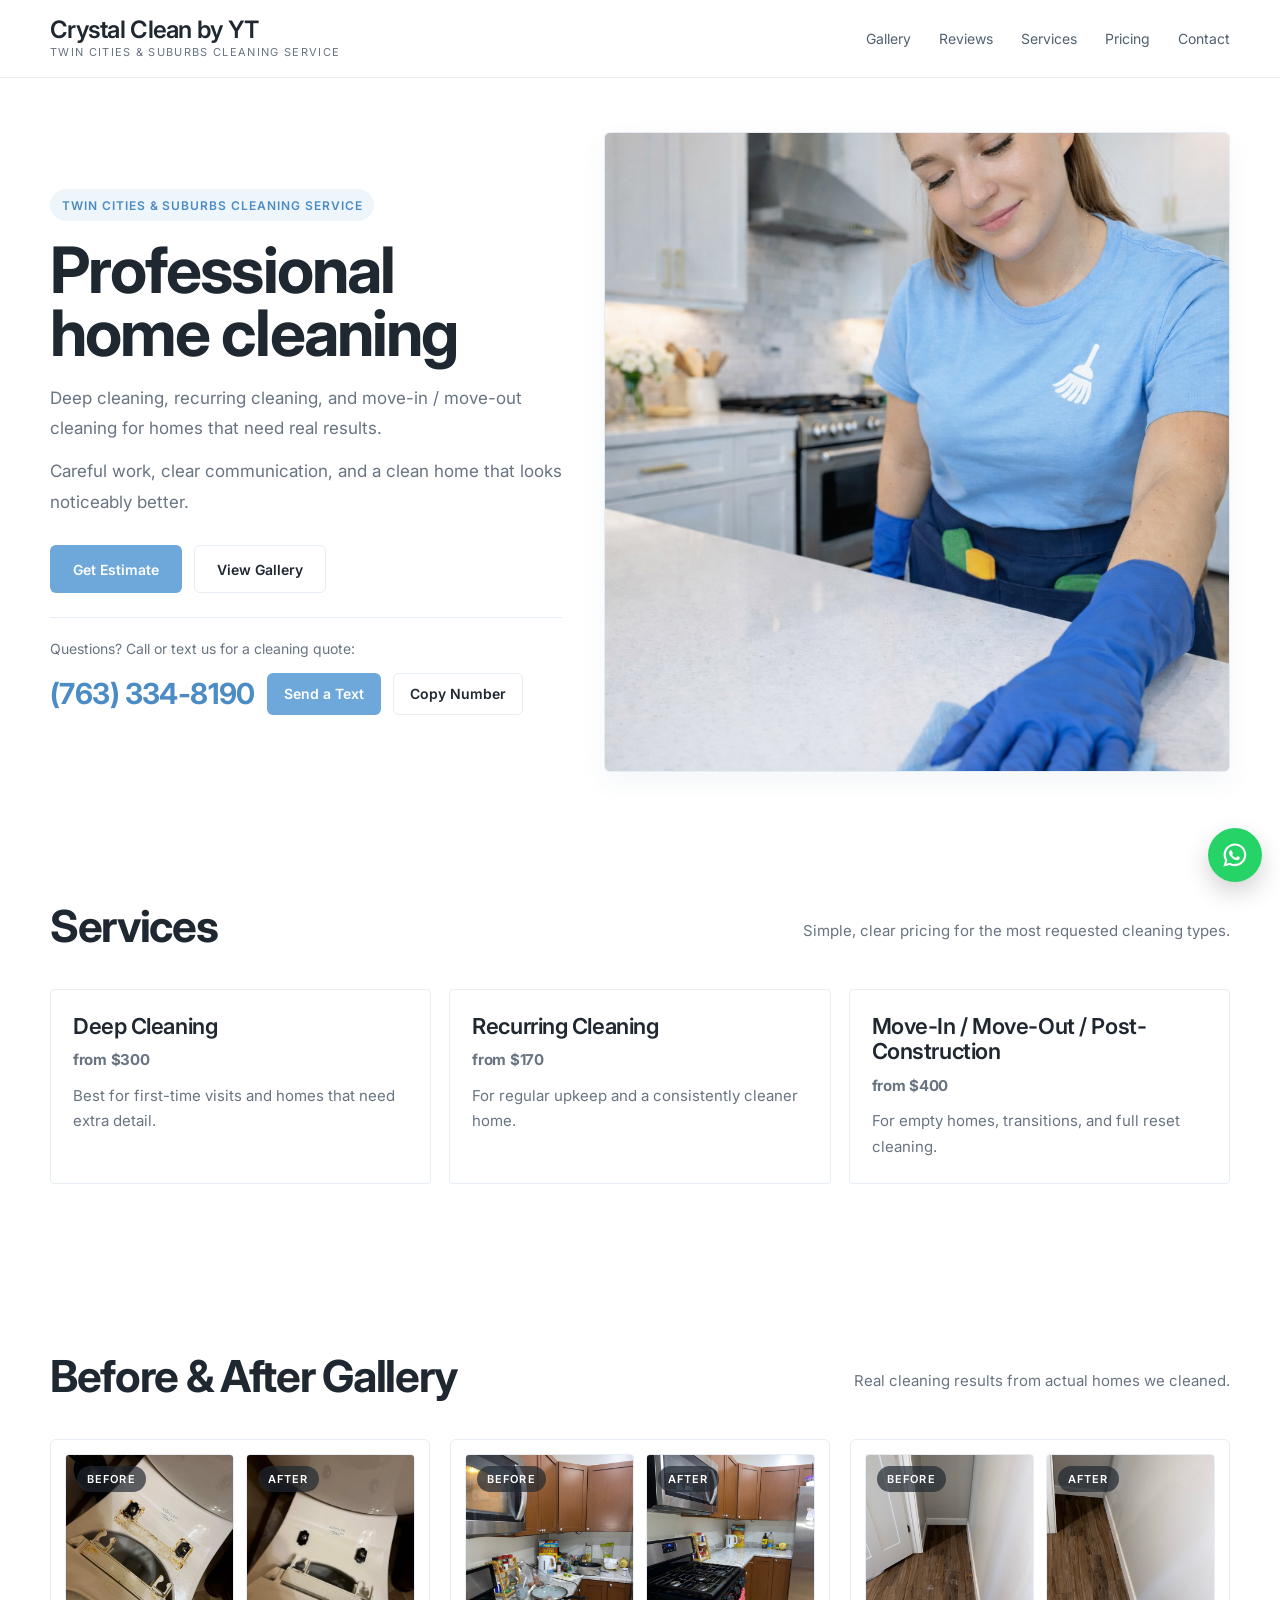
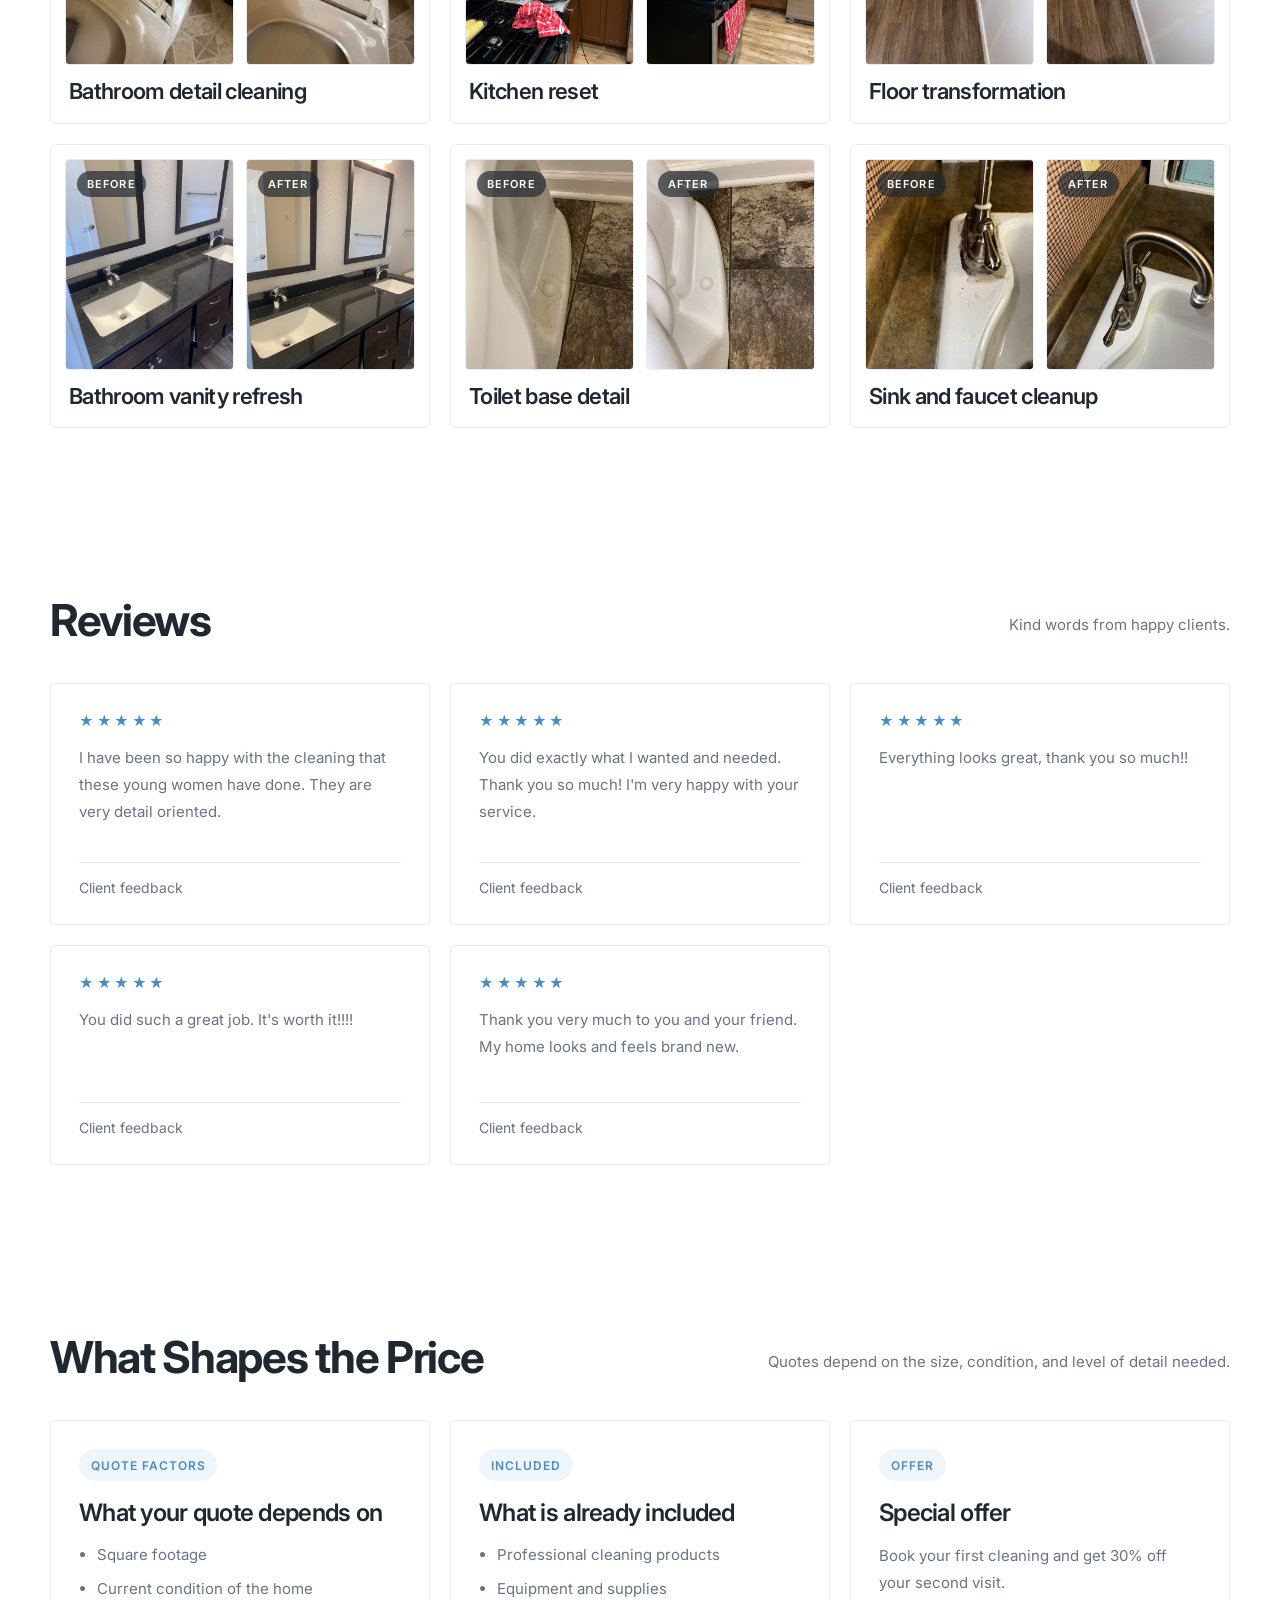
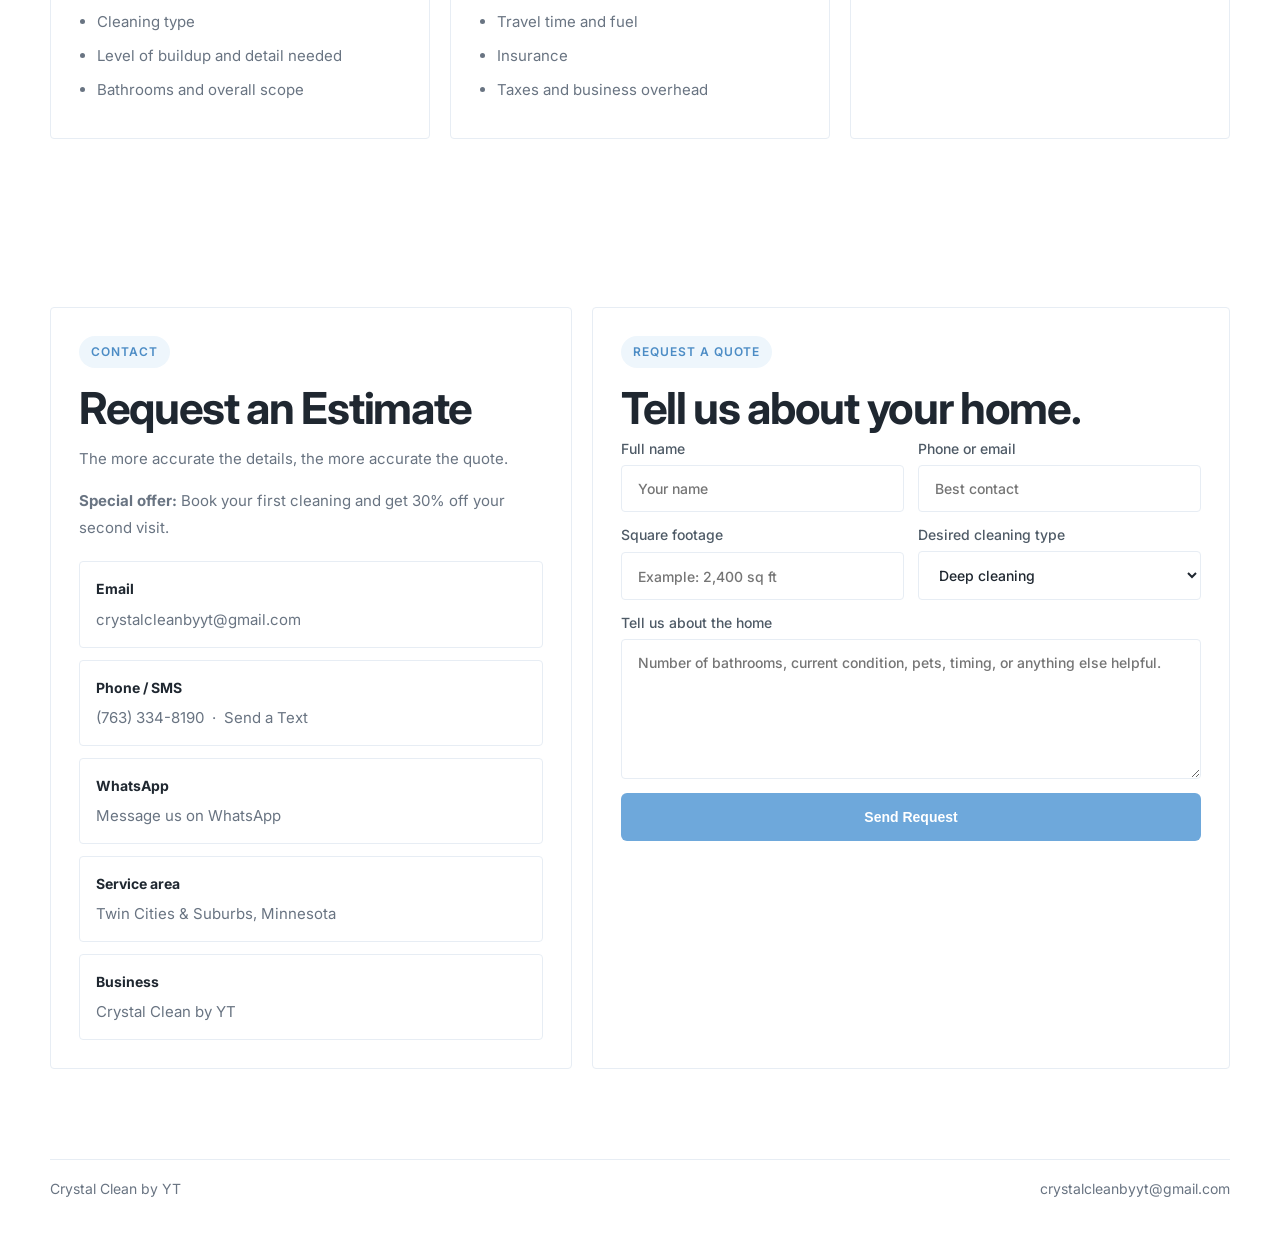
==== commit e36e9c55: "Update index.html" ====
--- a/index.html
+++ b/index.html
@@ -1,3 +1,4 @@
+
 <!DOCTYPE html>
 <html lang="en">
 <head>
@@ -238,6 +239,41 @@
       margin-top: 28px;
     }
 
+    .hero-phone {
+      display: flex;
+      align-items: center;
+      flex-wrap: wrap;
+      gap: 12px;
+      margin-top: 24px;
+      padding-top: 20px;
+      border-top: 1px solid var(--line);
+    }
+
+    .hero-phone-label {
+      width: 100%;
+      color: var(--muted);
+      font-size: 14px;
+      line-height: 1.6;
+    }
+
+    .hero-phone-number {
+      color: var(--accent-dark);
+      font-size: clamp(23px, 3vw, 29px);
+      font-weight: 700;
+      white-space: nowrap;
+      letter-spacing: -0.02em;
+    }
+
+    .hero-phone-number:hover {
+      text-decoration: underline;
+    }
+
+    .hero-phone .btn {
+      min-height: 42px;
+      padding: 0 16px;
+      font-family: inherit;
+    }
+
     .hero-note {
       display: none;
     }
@@ -771,6 +807,13 @@
             <a class="btn btn-primary" href="#contact">Get Estimate</a>
             <a class="btn btn-secondary" href="#gallery">View Gallery</a>
           </div>
+
+          <div class="hero-phone">
+            <span class="hero-phone-label">Questions? Call or text us for a cleaning quote:</span>
+            <a class="hero-phone-number" href="tel:+17633348190">(763) 334-8190</a>
+            <a class="btn btn-primary" href="sms:+17633348190">Send a Text</a>
+            <button class="btn btn-secondary" type="button" id="copy-phone">Copy Number</button>
+          </div>
         </div>
 
         <div class="visual">
@@ -794,13 +837,11 @@
             <span class="price-number">from $300</span>
             <span>Best for first-time visits and homes that need extra detail.</span>
           </div>
-
           <div class="stat">
             <strong>Recurring Cleaning</strong>
             <span class="price-number">from $170</span>
             <span>For regular upkeep and a consistently cleaner home.</span>
           </div>
-
           <div class="stat">
             <strong>Move-In / Move-Out / Post-Construction</strong>
             <span class="price-number">from $400</span>
@@ -1028,6 +1069,13 @@
               <div>
                 <strong>Email</strong>
                 <div><a href="mailto:crystalcleanbyyt@gmail.com">crystalcleanbyyt@gmail.com</a></div>
+              </div>
+            </div>
+
+            <div class="contact-item">
+              <div>
+                <strong>Phone / SMS</strong>
+                <div><a href="tel:+17633348190">(763) 334-8190</a> &nbsp;·&nbsp; <a href="sms:+17633348190">Send a Text</a></div>
               </div>
             </div>
 
@@ -1139,6 +1187,37 @@
   </div>
 
   <script>
+    const copyPhoneButton = document.getElementById('copy-phone');
+    if (copyPhoneButton) {
+      copyPhoneButton.addEventListener('click', async () => {
+        const number = '7633348190';
+        let copied = false;
+
+        try {
+          if (navigator.clipboard && navigator.clipboard.writeText) {
+            await navigator.clipboard.writeText(number);
+            copied = true;
+          }
+        } catch (error) {
+          // Use the fallback below if clipboard access is restricted.
+        }
+
+        if (!copied) {
+          const temp = document.createElement('textarea');
+          temp.value = number;
+          temp.setAttribute('readonly', '');
+          temp.style.position = 'fixed';
+          temp.style.opacity = '0';
+          document.body.appendChild(temp);
+          temp.select();
+          copied = document.execCommand('copy');
+          temp.remove();
+        }
+
+        copyPhoneButton.textContent = copied ? 'Copied!' : 'Select the number above to copy';
+      });
+    }
+
     const lightbox = document.getElementById('lightbox');
 
     if (lightbox) {
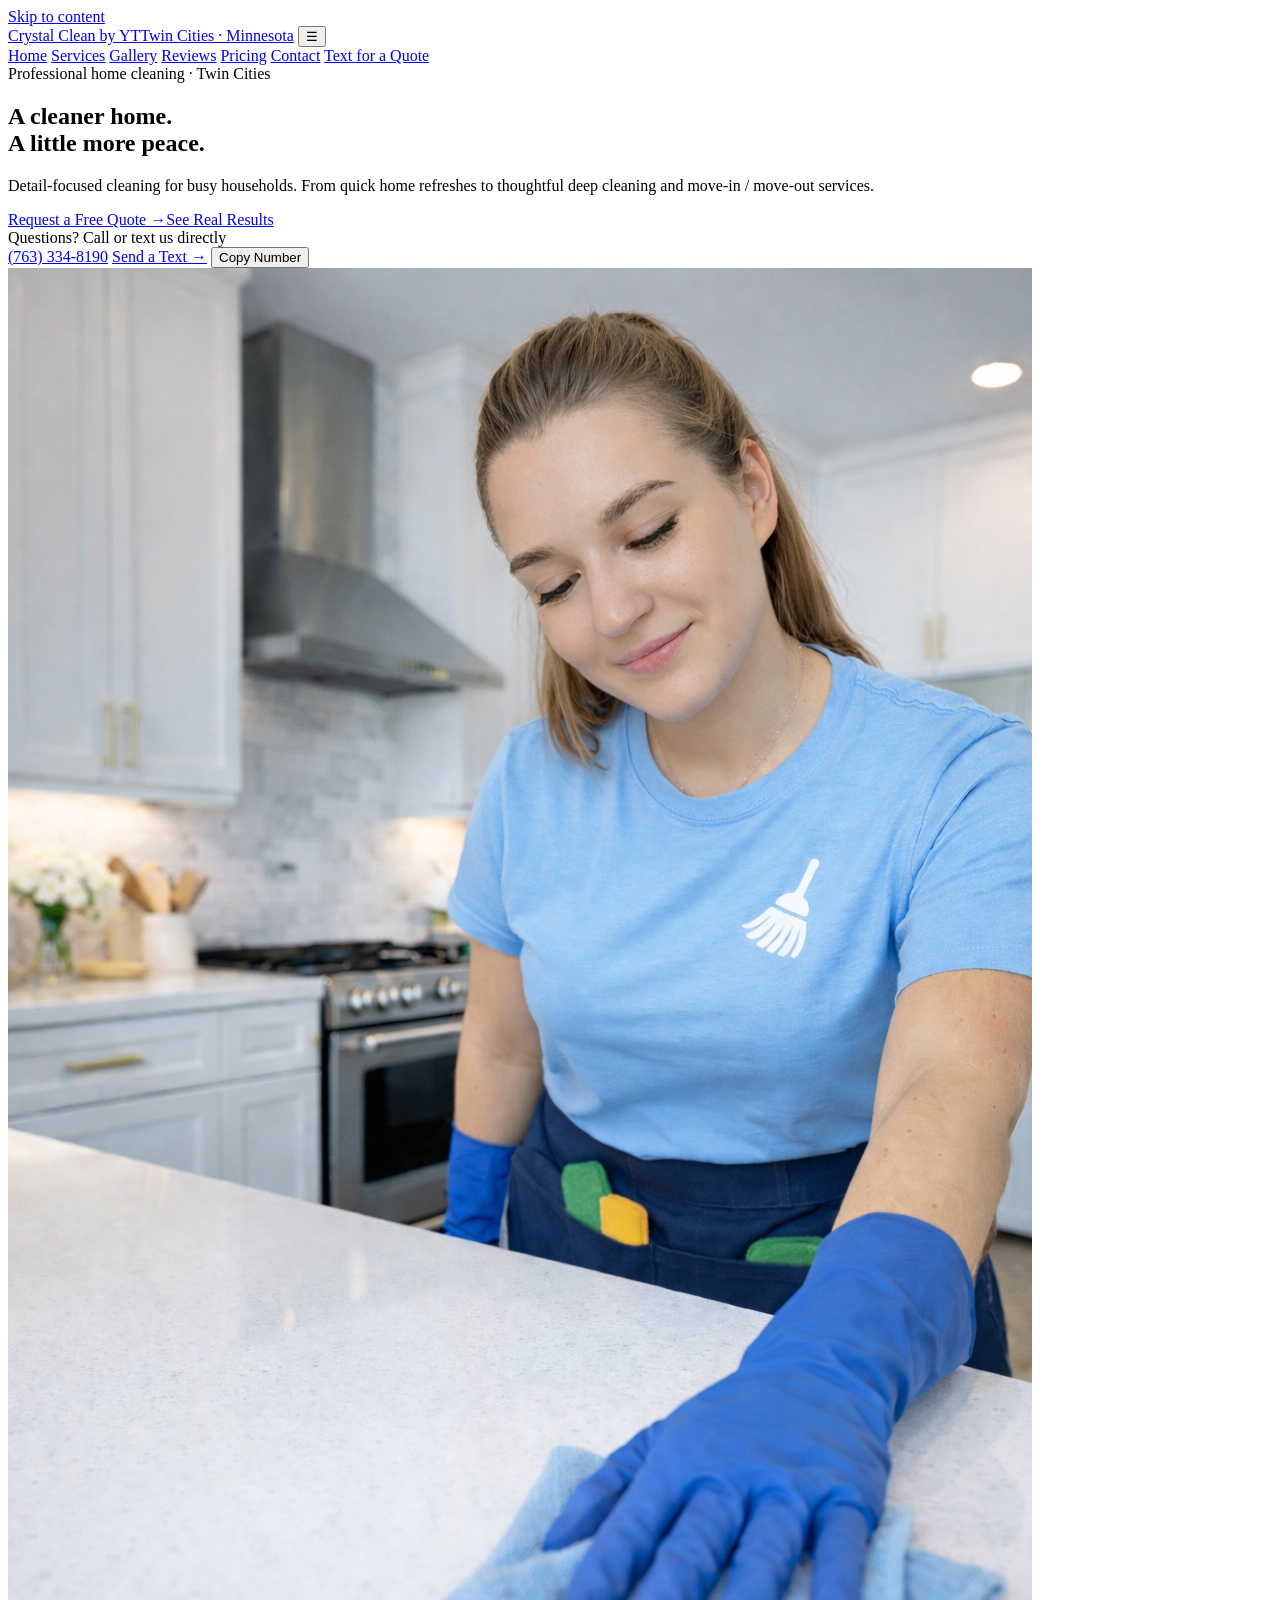
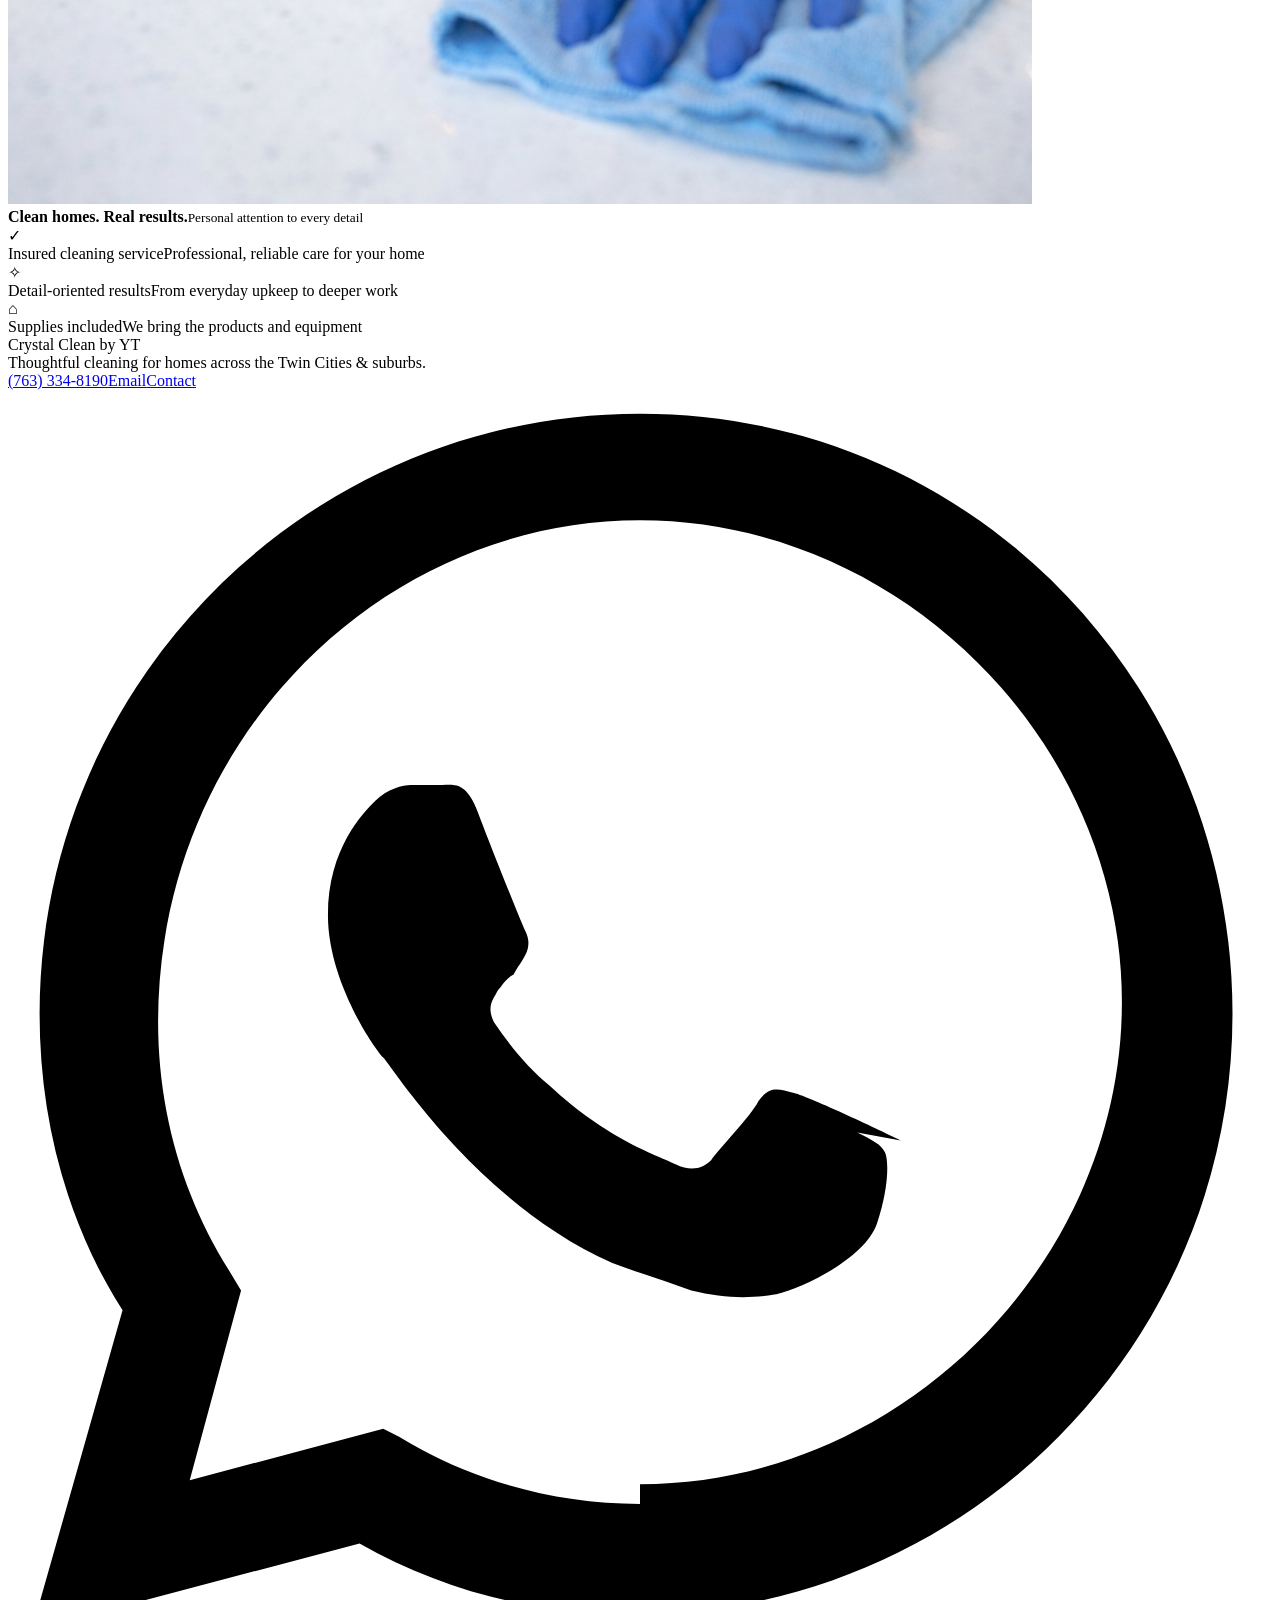
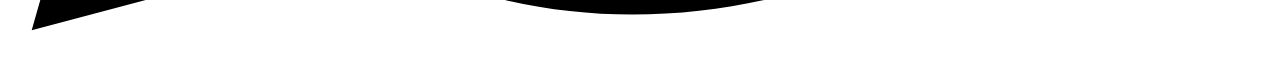
==== commit b8b0ba62: "Build six-page website structure and separate navigation" ====
--- a/index.html
+++ b/index.html
@@ -1,1264 +1,86 @@
-
 <!DOCTYPE html>
 <html lang="en">
 <head>
-  <meta charset="UTF-8" />
-  <meta name="viewport" content="width=device-width, initial-scale=1.0" />
-  <title>Crystal Clean by YT</title>
+  <meta charset="UTF-8">
+  <meta name="viewport" content="width=device-width, initial-scale=1.0">
+  <meta name="theme-color" content="#ffffff">
+  <meta name="description" content="Professional home cleaning in Twin Cities and surrounding suburbs. Call or text Crystal Clean by YT at (763) 334-8190.">
+  <title>Home | Crystal Clean by YT</title>
+  <link rel="canonical" href="https://crystalcleanbyyt.com/">
   <link rel="preconnect" href="https://fonts.googleapis.com">
   <link rel="preconnect" href="https://fonts.gstatic.com" crossorigin>
-  <link href="https://fonts.googleapis.com/css2?family=Inter:wght@400;500;600;700&display=swap" rel="stylesheet">
-
-  <script type="text/javascript">
-    (function(win, doc, sdk_url) {
-      if (win.ndp) return;
-      var tr = win.ndp = function() {
-        tr.handleRequest ? tr.handleRequest.apply(tr, arguments) : tr.queue.push(arguments);
-      };
-      tr.queue = [];
-      var s = 'script';
-      var new_script_section = doc.createElement(s);
-      new_script_section.async = true;
-      new_script_section.src = sdk_url;
-      var insert_pos = doc.getElementsByTagName(s)[0];
-      insert_pos.parentNode.insertBefore(new_script_section, insert_pos);
-    })(window, document, 'https://ads.nextdoor.com/public/pixel/ndp.js');
-
-    ndp('init', 'd04ceec8-6a17-4740-8c49-aefcd1ca0362');
-    ndp('track', 'PAGE_VIEW');
-  </script>
-
-  <style>
-    :root {
-      --bg: #ffffff;
-      --bg-soft: #f8fbff;
-      --surface: #ffffff;
-      --text: #1f2730;
-      --muted: #697482;
-      --line: #e7edf4;
-      --accent: #6ea8db;
-      --accent-dark: #4c8cc5;
-      --accent-soft: #eef6fc;
-      --shadow: 0 10px 28px rgba(39, 73, 110, 0.05);
-      --max: 1180px;
-      --whatsapp: #25D366;
-    }
-
-    * {
-      box-sizing: border-box;
-    }
-
-    html {
-      scroll-behavior: smooth;
-    }
-
-    body {
-      margin: 0;
-      font-family: 'Inter', sans-serif;
-      color: var(--text);
-      background: var(--bg);
-    }
-
-    a {
-      color: inherit;
-      text-decoration: none;
-    }
-
-    img {
-      display: block;
-      width: 100%;
-    }
-
-    .container {
-      width: min(calc(100% - 32px), var(--max));
-      margin: 0 auto;
-    }
-
-    .topbar {
-      position: sticky;
-      top: 0;
-      z-index: 50;
-      background: rgba(255,255,255,0.92);
-      border-bottom: 1px solid var(--line);
-      backdrop-filter: blur(12px);
-    }
-
-    .nav {
-      display: flex;
-      align-items: center;
-      justify-content: space-between;
-      gap: 24px;
-      padding: 18px 0;
-    }
-
-    .brand {
-      display: flex;
-      flex-direction: column;
-      gap: 3px;
-      min-width: 0;
-    }
-
-    .brand-mark {
-      font-size: 24px;
-      font-weight: 600;
-      letter-spacing: -0.03em;
-      line-height: 1;
-      color: var(--text);
-    }
-
-    .brand-sub {
-      font-size: 11px;
-      color: var(--muted);
-      letter-spacing: 0.12em;
-      text-transform: uppercase;
-    }
-
-    .nav-links {
-      display: flex;
-      align-items: center;
-      gap: 28px;
-      color: #516070;
-      font-size: 14px;
-      flex-wrap: wrap;
-    }
-
-    .nav-links a:hover {
-      color: var(--accent-dark);
-    }
-
-    .btn {
-      display: inline-flex;
-      align-items: center;
-      justify-content: center;
-      min-height: 48px;
-      padding: 0 22px;
-      border-radius: 6px;
-      border: 1px solid transparent;
-      font-weight: 600;
-      transition: 0.2s ease;
-      white-space: nowrap;
-      cursor: pointer;
-      font-size: 14px;
-    }
-
-    .btn-primary {
-      background: var(--accent);
-      color: #fff;
-    }
-
-    .btn-primary:hover {
-      background: var(--accent-dark);
-    }
-
-    .btn-secondary {
-      background: #fff;
-      border-color: var(--line);
-      color: var(--text);
-    }
-
-    .btn-secondary:hover {
-      background: var(--bg-soft);
-    }
-
-    .hero {
-      padding: 54px 0 46px;
-    }
-
-    .hero-grid {
-      display: grid;
-      grid-template-columns: 0.9fr 1.1fr;
-      gap: 42px;
-      align-items: center;
-    }
-
-    .hero-card {
-      padding: 0;
-      background: transparent;
-      border: 0;
-      box-shadow: none;
-    }
-
-    .eyebrow {
-      display: inline-flex;
-      align-items: center;
-      min-height: 32px;
-      padding: 0 12px;
-      border-radius: 999px;
-      background: var(--accent-soft);
-      color: var(--accent-dark);
-      font-size: 12px;
-      text-transform: uppercase;
-      letter-spacing: 0.08em;
-      margin-bottom: 18px;
-      font-weight: 600;
-    }
-
-    h1, h2, h3, h4 {
-      margin: 0;
-      color: var(--text);
-      letter-spacing: -0.03em;
-    }
-
-    h1 {
-      font-size: clamp(40px, 5vw, 64px);
-      line-height: 0.98;
-      margin-bottom: 18px;
-      font-weight: 700;
-    }
-
-    h2 {
-      font-size: clamp(30px, 3.8vw, 44px);
-      line-height: 1.02;
-      margin-bottom: 10px;
-      font-weight: 700;
-    }
-
-    h3 {
-      font-size: 24px;
-      margin-bottom: 10px;
-      font-weight: 600;
-      line-height: 1.15;
-    }
-
-    .lead {
-      font-size: 17px;
-      line-height: 1.8;
-      color: var(--muted);
-      max-width: 60ch;
-      margin: 0;
-    }
-
-    .lead + .lead {
-      margin-top: 12px;
-    }
-
-    .hero-actions {
-      display: flex;
-      flex-wrap: wrap;
-      gap: 12px;
-      margin-top: 28px;
-    }
-
-    .hero-phone {
-      display: flex;
-      align-items: center;
-      flex-wrap: wrap;
-      gap: 12px;
-      margin-top: 24px;
-      padding-top: 20px;
-      border-top: 1px solid var(--line);
-    }
-
-    .hero-phone-label {
-      width: 100%;
-      color: var(--muted);
-      font-size: 14px;
-      line-height: 1.6;
-    }
-
-    .hero-phone-number {
-      color: var(--accent-dark);
-      font-size: clamp(23px, 3vw, 29px);
-      font-weight: 700;
-      white-space: nowrap;
-      letter-spacing: -0.02em;
-    }
-
-    .hero-phone-number:hover {
-      text-decoration: underline;
-    }
-
-    .hero-phone .btn {
-      min-height: 42px;
-      padding: 0 16px;
-      font-family: inherit;
-    }
-
-    .hero-note {
-      display: none;
-    }
-
-    .hero-stats,
-    .quick-stats-grid {
-      display: grid;
-      grid-template-columns: repeat(3, minmax(0, 1fr));
-      gap: 18px;
-    }
-
-    .stat,
-    .quick-stat,
-    .card,
-    .price-card,
-    .contact-card,
-    .form-wrap,
-    .about-card,
-    .pair-card {
-      background: #fff;
-      border: 1px solid var(--line);
-      box-shadow: none;
-      backdrop-filter: none;
-    }
-
-    .stat,
-    .quick-stat {
-      padding: 24px 22px;
-      border-radius: 4px;
-    }
-
-    .stat strong,
-    .quick-stat strong {
-      display: block;
-      font-size: 22px;
-      margin-bottom: 8px;
-      color: var(--text);
-      font-weight: 600;
-      line-height: 1.15;
-      letter-spacing: -0.02em;
-    }
-
-    .stat span,
-    .quick-stat span {
-      color: var(--muted);
-      font-size: 15px;
-      line-height: 1.7;
-    }
-
-    .visual {
-      display: grid;
-      gap: 16px;
-    }
-
-    .photo-main,
-    .contact-card,
-    .form-wrap,
-    .about-card,
-    .price-card {
-      border-radius: 6px;
-      overflow: hidden;
-    }
-
-    .photo-main {
-      min-height: 640px;
-      background:
-        linear-gradient(180deg, rgba(255,255,255,0.02), rgba(31,39,48,0.04)),
-        url('assets/hero.jpg') center/cover no-repeat;
-      border: 1px solid var(--line);
-      box-shadow: var(--shadow);
-    }
-
-    section {
-      padding: 84px 0;
-    }
-
-    .section-head {
-      display: flex;
-      align-items: end;
-      justify-content: space-between;
-      gap: 20px;
-      margin-bottom: 30px;
-    }
-
-    .services-grid,
-    .reviews-grid,
-    .about-grid,
-    .pricing-grid,
-    .contact-grid {
-      display: grid;
-      gap: 20px;
-    }
-
-    .services-grid {
-      grid-template-columns: repeat(3, minmax(0, 1fr));
-    }
-
-    .reviews-grid {
-      grid-template-columns: repeat(3, minmax(0, 1fr));
-    }
-
-    .about-grid {
-      grid-template-columns: repeat(2, minmax(0, 1fr));
-      align-items: stretch;
-    }
-
-    .pricing-grid {
-      grid-template-columns: repeat(3, minmax(0, 1fr));
-    }
-
-    .contact-grid {
-      grid-template-columns: 0.9fr 1.1fr;
-      align-items: stretch;
-    }
-
-    .card,
-    .about-card,
-    .price-card,
-    .contact-card,
-    .form-wrap {
-      border-radius: 4px;
-      padding: 28px;
-    }
-
-    .showcase-text p,
-    .about-card p,
-    .price-card p,
-    .contact-card p,
-    .field-note,
-    .contact-list,
-    .review p,
-    .card p,
-    .section-head p {
-      color: var(--muted);
-      line-height: 1.8;
-      font-size: 15px;
-    }
-
-    .section-head p {
-      max-width: 520px;
-    }
-
-    .pill-list {
-      display: flex;
-      flex-wrap: wrap;
-      gap: 10px;
-      margin-top: 18px;
-    }
-
-    .pill {
-      padding: 10px 14px;
-      border-radius: 999px;
-      background: #fff;
-      border: 1px solid var(--line);
-      color: #52606f;
-      font-size: 14px;
-    }
-
-    .review {
-      min-height: 220px;
-      display: flex;
-      flex-direction: column;
-      justify-content: space-between;
-    }
-
-    .review .stars {
-      letter-spacing: 0.18em;
-      color: var(--accent-dark);
-      font-size: 14px;
-      margin-bottom: 14px;
-    }
-
-    .review footer {
-      margin-top: 22px;
-      padding-top: 16px;
-      border-top: 1px solid var(--line);
-      color: var(--muted);
-      font-size: 14px;
-    }
-
-    .contact-list {
-      display: grid;
-      gap: 12px;
-      margin-top: 20px;
-    }
-
-    .contact-item {
-      display: flex;
-      align-items: flex-start;
-      gap: 12px;
-      padding: 14px 16px;
-      border-radius: 4px;
-      background: #fff;
-      border: 1px solid var(--line);
-    }
-
-    .contact-item strong {
-      display: block;
-      font-size: 14px;
-      margin-bottom: 4px;
-      color: var(--text);
-    }
-
-    form {
-      display: grid;
-      gap: 14px;
-    }
-
-    .field-grid {
-      display: grid;
-      grid-template-columns: repeat(2, minmax(0, 1fr));
-      gap: 14px;
-    }
-
-    label {
-      display: grid;
-      gap: 8px;
-      font-size: 14px;
-      color: #4e5a66;
-      font-weight: 500;
-    }
-
-    input, textarea, select {
-      width: 100%;
-      padding: 14px 16px;
-      border-radius: 4px;
-      border: 1px solid var(--line);
-      background: #fff;
-      font: inherit;
-      color: var(--text);
-      outline: none;
-    }
-
-    textarea {
-      min-height: 140px;
-      resize: vertical;
-    }
-
-    input:focus, textarea:focus, select:focus {
-      border-color: rgba(110,168,219,0.85);
-      box-shadow: 0 0 0 4px rgba(110,168,219,0.12);
-    }
-
-    .cta {
-      padding-bottom: 90px;
-    }
-
-    footer.site-footer {
-      padding: 0 0 40px;
-      color: var(--muted);
-      font-size: 14px;
-    }
-
-    .footer-line {
-      display: flex;
-      justify-content: space-between;
-      gap: 18px;
-      padding-top: 20px;
-      border-top: 1px solid var(--line);
-    }
-
-    .pair-grid {
-      display: grid;
-      grid-template-columns: repeat(3, minmax(0, 1fr));
-      gap: 20px;
-    }
-
-    .pair-card {
-      border-radius: 6px;
-      padding: 14px;
-      cursor: pointer;
-      transition: transform .2s ease, box-shadow .2s ease;
-    }
-
-    .pair-card:hover {
-      transform: translateY(-2px);
-      box-shadow: var(--shadow);
-    }
-
-    .pair-images {
-      display: grid;
-      grid-template-columns: repeat(2, minmax(0,1fr));
-      gap: 12px;
-    }
-
-    .pair-images figure,
-    .lightbox-pair figure {
-      margin: 0;
-      position: relative;
-    }
-
-    .pair-images img,
-    .lightbox-pair img {
-      width: 100%;
-      aspect-ratio: 4 / 5;
-      object-fit: cover;
-      border-radius: 4px;
-      border: 1px solid var(--line);
-      background: #f4f8fb;
-    }
-
-    .pair-images figcaption,
-    .lightbox-pair figcaption {
-      position: absolute;
-      top: 12px;
-      left: 12px;
-      padding: 6px 10px;
-      border-radius: 999px;
-      background: rgba(31,39,48,.68);
-      color: #fff;
-      font-size: 11px;
-      letter-spacing: .10em;
-      text-transform: uppercase;
-      font-weight: 600;
-    }
-
-    .pair-copy {
-      padding: 14px 4px 4px;
-    }
-
-    .pair-copy h3 {
-      font-size: 22px;
-      margin-bottom: 0;
-    }
-
-    .lightbox {
-      position: fixed;
-      inset: 0;
-      display: none;
-      align-items: center;
-      justify-content: center;
-      padding: 20px;
-      background: rgba(20, 27, 35, .82);
-      z-index: 100;
-    }
-
-    .lightbox.open {
-      display: flex;
-    }
-
-    .lightbox-inner {
-      width: min(1120px,100%);
-      background: #fff;
-      border-radius: 6px;
-      padding: 18px;
-      box-shadow: 0 24px 60px rgba(0,0,0,.24);
-    }
-
-    .lightbox-head {
-      display: flex;
-      justify-content: space-between;
-      align-items: center;
-      gap: 16px;
-      padding: 4px 4px 16px;
-    }
-
-    .lightbox-pair {
-      display: grid;
-      grid-template-columns: repeat(2, minmax(0,1fr));
-      gap: 14px;
-    }
-
-    .close-btn {
-      border: 1px solid var(--line);
-      background: #fff;
-      border-radius: 999px;
-      padding: 10px 14px;
-      font: inherit;
-      font-weight: 600;
-      cursor: pointer;
-      color: var(--text);
-    }
-
-    .clean-list {
-      padding-left: 18px;
-      margin: 14px 0 0;
-      color: var(--muted);
-      line-height: 1.85;
-      font-size: 15px;
-    }
-
-    .clean-list li {
-      margin-bottom: 6px;
-    }
-
-    .price-number {
-      display: block;
-      margin-bottom: 10px;
-      color: var(--accent-dark);
-      font-size: 24px;
-      font-weight: 700;
-      letter-spacing: -0.02em;
-    }
-
-    .whatsapp-float {
-      position: fixed;
-      bottom: 18px;
-      right: 18px;
-      width: 54px;
-      height: 54px;
-      background: var(--whatsapp);
-      border-radius: 50%;
-      display: flex;
-      align-items: center;
-      justify-content: center;
-      box-shadow: 0 10px 24px rgba(0,0,0,0.18);
-      z-index: 999;
-      transition: transform 0.2s ease, box-shadow 0.2s ease;
-    }
-
-    .whatsapp-float:hover {
-      transform: scale(1.08);
-      box-shadow: 0 14px 30px rgba(0,0,0,0.22);
-    }
-
-    .whatsapp-float svg {
-      width: 24px;
-      height: 24px;
-      fill: #fff;
-    }
-
-    @media (max-width: 1080px) {
-      .hero-grid,
-      .services-grid,
-      .reviews-grid,
-      .about-grid,
-      .pricing-grid,
-      .contact-grid,
-      .quick-stats-grid,
-      .pair-grid {
-        grid-template-columns: 1fr;
-      }
-
-      .section-head,
-      .footer-line,
-      .nav {
-        align-items: start;
-        flex-direction: column;
-      }
-
-      .nav-links {
-        gap: 14px 20px;
-      }
-
-      .photo-main {
-        min-height: 420px;
-      }
-    }
-
-    @media (max-width: 760px) {
-      .pair-images,
-      .lightbox-pair,
-      .field-grid,
-      .hero-stats {
-        grid-template-columns: 1fr;
-      }
-
-      .card,
-      .about-card,
-      .price-card,
-      .contact-card,
-      .form-wrap,
-      .pair-card,
-      .stat,
-      .quick-stat {
-        padding: 22px;
-      }
-
-      .photo-main {
-        min-height: 340px;
-      }
-
-      .brand-mark {
-        font-size: 22px;
-      }
-
-      h1 {
-        font-size: 40px;
-      }
-
-      h2 {
-        font-size: 34px;
-      }
-
-      section {
-        padding: 64px 0;
-      }
-
-      .whatsapp-float {
-        width: 50px;
-        height: 50px;
-        right: 14px;
-        bottom: 14px;
-      }
-    }
-  </style>
+  <link href="https://fonts.googleapis.com/css2?family=Inter:wght@400;500;600;700;800&display=swap" rel="stylesheet">
+  <link rel="stylesheet" href="styles.css">
+  <script>
+  (function(win, doc, sdk_url) {
+    if (win.ndp) return;
+    var tr = win.ndp = function() { tr.handleRequest ? tr.handleRequest.apply(tr, arguments) : tr.queue.push(arguments); };
+    tr.queue = [];
+    var new_script_section = doc.createElement('script');
+    new_script_section.async = true;
+    new_script_section.src = sdk_url;
+    var insert_pos = doc.getElementsByTagName('script')[0];
+    insert_pos.parentNode.insertBefore(new_script_section, insert_pos);
+  })(window, document, 'https://ads.nextdoor.com/public/pixel/ndp.js');
+  ndp('init', 'd04ceec8-6a17-4740-8c49-aefcd1ca0362');
+  ndp('track', 'PAGE_VIEW');
+</script>
+  <script type="application/ld+json">{"@context":"https://schema.org","@type":"HouseCleaningService","name":"Crystal Clean by YT","telephone":"+1-763-334-8190","email":"crystalcleanbyyt@gmail.com","url":"https://crystalcleanbyyt.com/","areaServed":"Twin Cities, Minnesota"}</script>
 </head>
 <body>
-  <header class="topbar">
-    <div class="container nav">
-      <div class="brand">
-        <div class="brand-mark">Crystal Clean by YT</div>
-        <div class="brand-sub">Twin Cities &amp; Suburbs cleaning service</div>
-      </div>
-
-      <nav class="nav-links">
-        <a href="#gallery">Gallery</a>
-        <a href="#references">Reviews</a>
-        <a href="#services">Services</a>
-        <a href="#pricing">Pricing</a>
-        <a href="#contact">Contact</a>
+  <a href="#main" class="skip-link">Skip to content</a>
+  <header class="site-header">
+    <div class="container header-inner">
+      <a class="brand" href="index.html" aria-label="Crystal Clean by YT home"><span class="brand-title">Crystal Clean by YT</span><span class="brand-caption">Twin Cities · Minnesota</span></a>
+      <button type="button" class="mobile-menu-btn" id="menu-toggle" aria-label="Open menu" aria-expanded="false" aria-controls="site-nav">☰</button>
+      <nav class="nav-links" id="site-nav" aria-label="Main navigation">
+        <a href="index.html" aria-current="page">Home</a>
+<a href="services.html">Services</a>
+<a href="gallery.html">Gallery</a>
+<a href="reviews.html">Reviews</a>
+<a href="pricing.html">Pricing</a>
+<a href="contact.html">Contact</a>
+        <a class="button button-primary nav-cta" href="sms:+17633348190" data-track-lead>Text for a Quote</a>
       </nav>
     </div>
   </header>
-
-  <main>
-    <section class="hero">
+  <main id="main">
+    <section class="hero" aria-labelledby="hero-title">
       <div class="container hero-grid">
-        <div class="hero-card">
-          <div class="eyebrow">Twin Cities &amp; Suburbs cleaning service</div>
-          <h1>Professional home cleaning</h1>
-
-          <p class="lead">
-            Deep cleaning, recurring cleaning, and move-in / move-out cleaning for homes that need real results.
-          </p>
-          <p class="lead">
-            Careful work, clear communication, and a clean home that looks noticeably better.
-          </p>
-
-          <div class="hero-actions">
-            <a class="btn btn-primary" href="#contact">Get Estimate</a>
-            <a class="btn btn-secondary" href="#gallery">View Gallery</a>
-          </div>
-
-          <div class="hero-phone">
-            <span class="hero-phone-label">Questions? Call or text us for a cleaning quote:</span>
-            <a class="hero-phone-number" href="tel:+17633348190">(763) 334-8190</a>
-            <a class="btn btn-primary" href="sms:+17633348190">Send a Text</a>
-            <button class="btn btn-secondary" type="button" id="copy-phone">Copy Number</button>
-          </div>
+        <div class="hero-copy">
+          <span class="eyebrow">Professional home cleaning · Twin Cities</span>
+          <h1 id="hero-title">A cleaner home.<br>A little more peace.</h1>
+          <p class="lede">Detail-focused cleaning for busy households. From quick home refreshes to thoughtful deep cleaning and move-in / move-out services.</p>
+          <div class="hero-actions"><a class="button button-primary" href="contact.html">Request a Free Quote →</a><a class="button button-outline" href="gallery.html">See Real Results</a></div>
+          <div class="phone-panel">
+  <div class="phone-panel-label">Questions? Call or text us directly</div>
+  <a class="phone-number" href="tel:+17633348190">(763) 334-8190</a>
+  <a class="button button-primary" href="sms:+17633348190" data-track-lead>Send a Text →</a>
+  <button class="button button-outline" type="button" data-copy-phone>Copy Number</button>
+</div>
         </div>
-
-        <div class="visual">
-          <div class="photo-main"></div>
+        <div class="hero-visual">
+          <img class="hero-image" src="assets/hero.jpg" alt="Freshly cleaned bright home interior by Crystal Clean by YT">
+          <div class="hero-image-badge"><strong>Clean homes. Real results.</strong><small>Personal attention to every detail</small></div>
         </div>
       </div>
     </section>
-
-    <section id="services">
-      <div class="container">
-        <div class="section-head">
-          <div>
-            <h2>Services</h2>
-          </div>
-          <p>Simple, clear pricing for the most requested cleaning types.</p>
-        </div>
-
-        <div class="hero-stats">
-          <div class="stat">
-            <strong>Deep Cleaning</strong>
-            <span class="price-number">from $300</span>
-            <span>Best for first-time visits and homes that need extra detail.</span>
-          </div>
-          <div class="stat">
-            <strong>Recurring Cleaning</strong>
-            <span class="price-number">from $170</span>
-            <span>For regular upkeep and a consistently cleaner home.</span>
-          </div>
-          <div class="stat">
-            <strong>Move-In / Move-Out / Post-Construction</strong>
-            <span class="price-number">from $400</span>
-            <span>For empty homes, transitions, and full reset cleaning.</span>
-          </div>
-        </div>
-      </div>
-    </section>
-
-    <section id="gallery">
-      <div class="container">
-        <div class="section-head">
-          <div>
-            <h2>Before &amp; After Gallery</h2>
-          </div>
-          <p>Real cleaning results from actual homes we cleaned.</p>
-        </div>
-
-        <div class="pair-grid">
-          <article class="pair-card gallery-open" data-title="Bathroom detail cleaning" data-before="assets/toilet-before-1.jpeg" data-after="assets/toilet-after-1.jpeg">
-            <div class="pair-images">
-              <figure>
-                <img src="assets/toilet-before-1.jpeg" alt="Before bathroom detail cleaning">
-                <figcaption>Before</figcaption>
-              </figure>
-              <figure>
-                <img src="assets/toilet-after-1.jpeg" alt="After bathroom detail cleaning">
-                <figcaption>After</figcaption>
-              </figure>
-            </div>
-            <div class="pair-copy">
-              <h3>Bathroom detail cleaning</h3>
-            </div>
-          </article>
-
-          <article class="pair-card gallery-open" data-title="Kitchen reset" data-before="assets/kitchen-before-1.jpeg" data-after="assets/kitchen-after-1.jpeg">
-            <div class="pair-images">
-              <figure>
-                <img src="assets/kitchen-before-1.jpeg" alt="Before kitchen reset">
-                <figcaption>Before</figcaption>
-              </figure>
-              <figure>
-                <img src="assets/kitchen-after-1.jpeg" alt="After kitchen reset">
-                <figcaption>After</figcaption>
-              </figure>
-            </div>
-            <div class="pair-copy">
-              <h3>Kitchen reset</h3>
-            </div>
-          </article>
-
-          <article class="pair-card gallery-open" data-title="Floor transformation" data-before="assets/floor-before-1.jpeg" data-after="assets/floor-after-1.jpeg">
-            <div class="pair-images">
-              <figure>
-                <img src="assets/floor-before-1.jpeg" alt="Before floor transformation">
-                <figcaption>Before</figcaption>
-              </figure>
-              <figure>
-                <img src="assets/floor-after-1.jpeg" alt="After floor transformation">
-                <figcaption>After</figcaption>
-              </figure>
-            </div>
-            <div class="pair-copy">
-              <h3>Floor transformation</h3>
-            </div>
-          </article>
-
-          <article class="pair-card gallery-open" data-title="Bathroom vanity refresh" data-before="assets/vanity-before-1.jpeg" data-after="assets/vanity-after-1.jpeg">
-            <div class="pair-images">
-              <figure>
-                <img src="assets/vanity-before-1.jpeg" alt="Before bathroom vanity refresh">
-                <figcaption>Before</figcaption>
-              </figure>
-              <figure>
-                <img src="assets/vanity-after-1.jpeg" alt="After bathroom vanity refresh">
-                <figcaption>After</figcaption>
-              </figure>
-            </div>
-            <div class="pair-copy">
-              <h3>Bathroom vanity refresh</h3>
-            </div>
-          </article>
-
-          <article class="pair-card gallery-open" data-title="Toilet base detail" data-before="assets/toiletbase-before-1.jpeg" data-after="assets/toiletbase-after-1.jpeg">
-            <div class="pair-images">
-              <figure>
-                <img src="assets/toiletbase-before-1.jpeg" alt="Before toilet base detail">
-                <figcaption>Before</figcaption>
-              </figure>
-              <figure>
-                <img src="assets/toiletbase-after-1.jpeg" alt="After toilet base detail">
-                <figcaption>After</figcaption>
-              </figure>
-            </div>
-            <div class="pair-copy">
-              <h3>Toilet base detail</h3>
-            </div>
-          </article>
-
-          <article class="pair-card gallery-open" data-title="Sink and faucet cleanup" data-before="assets/sink-before-1.jpeg" data-after="assets/sink-after-1.jpeg">
-            <div class="pair-images">
-              <figure>
-                <img src="assets/sink-before-1.jpeg" alt="Before sink and faucet cleanup">
-                <figcaption>Before</figcaption>
-              </figure>
-              <figure>
-                <img src="assets/sink-after-1.jpeg" alt="After sink and faucet cleanup">
-                <figcaption>After</figcaption>
-              </figure>
-            </div>
-            <div class="pair-copy">
-              <h3>Sink and faucet cleanup</h3>
-            </div>
-          </article>
-        </div>
-      </div>
-    </section>
-
-    <section id="references">
-      <div class="container">
-        <div class="section-head">
-          <div>
-            <h2>Reviews</h2>
-          </div>
-          <p>Kind words from happy clients.</p>
-        </div>
-
-        <div class="reviews-grid">
-          <article class="card review">
-            <div>
-              <div class="stars">★★★★★</div>
-              <p>I have been so happy with the cleaning that these young women have done. They are very detail oriented.</p>
-            </div>
-            <footer>Client feedback</footer>
-          </article>
-
-          <article class="card review">
-            <div>
-              <div class="stars">★★★★★</div>
-              <p>You did exactly what I wanted and needed. Thank you so much! I'm very happy with your service.</p>
-            </div>
-            <footer>Client feedback</footer>
-          </article>
-
-          <article class="card review">
-            <div>
-              <div class="stars">★★★★★</div>
-              <p>Everything looks great, thank you so much!!</p>
-            </div>
-            <footer>Client feedback</footer>
-          </article>
-
-          <article class="card review">
-            <div>
-              <div class="stars">★★★★★</div>
-              <p>You did such a great job. It's worth it!!!!</p>
-            </div>
-            <footer>Client feedback</footer>
-          </article>
-
-          <article class="card review">
-            <div>
-              <div class="stars">★★★★★</div>
-              <p>Thank you very much to you and your friend. My home looks and feels brand new.</p>
-            </div>
-            <footer>Client feedback</footer>
-          </article>
-        </div>
-      </div>
-    </section>
-
-    <section id="pricing">
-      <div class="container">
-        <div class="section-head">
-          <div>
-            <h2>What Shapes the Price</h2>
-          </div>
-          <p>Quotes depend on the size, condition, and level of detail needed.</p>
-        </div>
-
-        <div class="pricing-grid">
-          <article class="price-card">
-            <div class="eyebrow">Quote factors</div>
-            <h3>What your quote depends on</h3>
-            <ul class="clean-list">
-              <li>Square footage</li>
-              <li>Current condition of the home</li>
-              <li>Cleaning type</li>
-              <li>Level of buildup and detail needed</li>
-              <li>Bathrooms and overall scope</li>
-            </ul>
-          </article>
-
-          <article class="price-card">
-            <div class="eyebrow">Included</div>
-            <h3>What is already included</h3>
-            <ul class="clean-list">
-              <li>Professional cleaning products</li>
-              <li>Equipment and supplies</li>
-              <li>Travel time and fuel</li>
-              <li>Insurance</li>
-              <li>Taxes and business overhead</li>
-            </ul>
-          </article>
-
-          <article class="price-card">
-            <div class="eyebrow">Offer</div>
-            <h3>Special offer</h3>
-            <p>Book your first cleaning and get 30% off your second visit.</p>
-          </article>
-        </div>
-      </div>
-    </section>
-
-    <section id="contact" class="cta">
-      <div class="container contact-grid">
-        <article class="contact-card">
-          <div class="eyebrow">Contact</div>
-          <h2>Request an Estimate</h2>
-          <p>The more accurate the details, the more accurate the quote.</p>
-          <p><strong>Special offer:</strong> Book your first cleaning and get 30% off your second visit.</p>
-
-          <div class="contact-list">
-            <div class="contact-item">
-              <div>
-                <strong>Email</strong>
-                <div><a href="mailto:crystalcleanbyyt@gmail.com">crystalcleanbyyt@gmail.com</a></div>
-              </div>
-            </div>
-
-            <div class="contact-item">
-              <div>
-                <strong>Phone / SMS</strong>
-                <div><a href="tel:+17633348190">(763) 334-8190</a> &nbsp;·&nbsp; <a href="sms:+17633348190">Send a Text</a></div>
-              </div>
-            </div>
-
-            <div class="contact-item">
-              <div>
-                <strong>WhatsApp</strong>
-                <div><a class="whatsapp-link" href="https://wa.me/message/TAEZUECYVO7JJ1" target="_blank" rel="noopener">Message us on WhatsApp</a></div>
-              </div>
-            </div>
-
-            <div class="contact-item">
-              <div>
-                <strong>Service area</strong>
-                <div>Twin Cities &amp; Suburbs, Minnesota</div>
-              </div>
-            </div>
-
-            <div class="contact-item">
-              <div>
-                <strong>Business</strong>
-                <div>Crystal Clean by YT</div>
-              </div>
-            </div>
-          </div>
-        </article>
-
-        <article class="form-wrap">
-          <div class="eyebrow">Request a quote</div>
-          <h2>Tell us about your home.</h2>
-
-          <form id="estimate-form" action="https://formsubmit.co/crystalcleanbyyt@gmail.com" method="POST" accept-charset="UTF-8">
-            <input type="hidden" name="_subject" value="New estimate request from Crystal Clean by YT website">
-            <input type="hidden" name="_captcha" value="false">
-            <input type="hidden" name="_template" value="table">
-            <input type="hidden" name="_next" value="https://crystalcleanbyyt.com/thank-you.html">
-
-            <div class="field-grid">
-              <label>
-                Full name
-                <input type="text" name="Full name" placeholder="Your name" required>
-              </label>
-
-              <label>
-                Phone or email
-                <input type="text" name="Phone or email" placeholder="Best contact" required>
-              </label>
-            </div>
-
-            <div class="field-grid">
-              <label>
-                Square footage
-                <input type="text" name="Square footage" placeholder="Example: 2,400 sq ft" required>
-              </label>
-
-              <label>
-                Desired cleaning type
-                <select name="Desired cleaning type" required>
-                  <option value="Deep cleaning">Deep cleaning</option>
-                  <option value="Recurring cleaning">Recurring cleaning</option>
-                  <option value="Move-in / Move-out / Post-construction">Move-in / Move-out / Post-construction</option>
-                  <option value="Not sure yet">Not sure yet</option>
-                </select>
-              </label>
-            </div>
-
-            <label>
-              Tell us about the home
-              <textarea name="Home details" placeholder="Number of bathrooms, current condition, pets, timing, or anything else helpful."></textarea>
-            </label>
-
-            <button class="btn btn-primary" type="submit">Send Request</button>
-          </form>
-        </article>
+    <section class="benefits" aria-label="Why choose Crystal Clean by YT">
+      <div class="container benefits-grid">
+        <div class="benefit"><div class="benefit-icon">✓</div><span>Insured cleaning service<span>Professional, reliable care for your home</span></span></div>
+        <div class="benefit"><div class="benefit-icon">✧</div><span>Detail-oriented results<span>From everyday upkeep to deeper work</span></span></div>
+        <div class="benefit"><div class="benefit-icon">⌂</div><span>Supplies included<span>We bring the products and equipment</span></span></div>
       </div>
     </section>
   </main>
-
   <footer class="site-footer">
-    <div class="container footer-line">
-      <span>Crystal Clean by YT</span>
-      <span>crystalcleanbyyt@gmail.com</span>
+    <div class="container footer-inner">
+      <div><div class="footer-brand">Crystal Clean by YT</div><div class="footer-detail">Thoughtful cleaning for homes across the Twin Cities &amp; suburbs.</div></div>
+      <div class="footer-links"><a href="tel:+17633348190">(763) 334-8190</a><a href="mailto:crystalcleanbyyt@gmail.com">Email</a><a href="contact.html">Contact</a></div>
     </div>
   </footer>
-
-  <a href="https://wa.me/message/TAEZUECYVO7JJ1" class="whatsapp-float whatsapp-link" target="_blank" rel="noopener" aria-label="WhatsApp">
-    <svg viewBox="0 0 32 32" aria-hidden="true">
-      <path d="M16 .6C7.6.6.8 7.4.8 15.8c0 2.7.7 5.3 2.1 7.5L.6 31.4l8.3-2.2c2.1 1.2 4.5 1.8 6.9 1.8 8.4 0 15.2-6.8 15.2-15.2S24.4.6 16 .6zm0 27.6c-2.2 0-4.3-.6-6.1-1.7l-.4-.2-4.9 1.3 1.3-4.8-.3-.5c-1.2-1.9-1.8-4.1-1.8-6.3C3.8 8.9 9.4 3.3 16 3.3s12.2 5.6 12.2 12.2-5.6 12.2-12.2 12.2zm6.6-9.2c-.4-.2-2.3-1.1-2.7-1.2-.4-.1-.6-.2-.9.2-.2.4-1 1.2-1.2 1.5-.2.2-.5.3-.9.1-.4-.2-1.7-.6-3.2-2-.5-.4-1-1-1.4-1.6-.2-.4 0-.6.1-.8.1-.1.2-.3.4-.4.1-.2.2-.3.3-.5.1-.2.1-.4 0-.6-.1-.2-.9-2.2-1.2-3-.3-.8-.6-.7-.9-.7h-.8c-.2 0-.6.1-.9.4-.3.3-1.2 1.2-1.2 2.9 0 1.7 1.2 3.4 1.4 3.6.2.2 2.4 3.7 5.8 5.2.8.3 1.5.5 2 .7.8.2 1.5.2 2.1.1.6-.1 2.3-.9 2.6-1.8.3-.9.3-1.6.2-1.8-.1-.2-.3-.3-.7-.5z"/>
-    </svg>
-  </a>
-
-  <div class="lightbox" id="lightbox">
-    <div class="lightbox-inner">
-      <div class="lightbox-head">
-        <div><strong id="lightbox-title">Before &amp; After</strong></div>
-        <button class="close-btn" type="button" id="close-lightbox">Close</button>
-      </div>
-
-      <div class="lightbox-pair">
-        <figure>
-          <img id="lightbox-before" alt="Before image">
-          <figcaption>Before</figcaption>
-        </figure>
-        <figure>
-          <img id="lightbox-after" alt="After image">
-          <figcaption>After</figcaption>
-        </figure>
-      </div>
-    </div>
-  </div>
-
-  <script>
-    const copyPhoneButton = document.getElementById('copy-phone');
-    if (copyPhoneButton) {
-      copyPhoneButton.addEventListener('click', async () => {
-        const number = '7633348190';
-        let copied = false;
-
-        try {
-          if (navigator.clipboard && navigator.clipboard.writeText) {
-            await navigator.clipboard.writeText(number);
-            copied = true;
-          }
-        } catch (error) {
-          // Use the fallback below if clipboard access is restricted.
-        }
-
-        if (!copied) {
-          const temp = document.createElement('textarea');
-          temp.value = number;
-          temp.setAttribute('readonly', '');
-          temp.style.position = 'fixed';
-          temp.style.opacity = '0';
-          document.body.appendChild(temp);
-          temp.select();
-          copied = document.execCommand('copy');
-          temp.remove();
-        }
-
-        copyPhoneButton.textContent = copied ? 'Copied!' : 'Select the number above to copy';
-      });
-    }
-
-    const lightbox = document.getElementById('lightbox');
-
-    if (lightbox) {
-      const titleEl = document.getElementById('lightbox-title');
-      const beforeEl = document.getElementById('lightbox-before');
-      const afterEl = document.getElementById('lightbox-after');
-
-      document.querySelectorAll('.gallery-open').forEach(card => {
-        card.addEventListener('click', () => {
-          titleEl.textContent = card.dataset.title || 'Before & After';
-          beforeEl.src = card.dataset.before;
-          afterEl.src = card.dataset.after;
-          lightbox.classList.add('open');
-        });
-      });
-
-      const close = () => lightbox.classList.remove('open');
-
-      document.getElementById('close-lightbox')?.addEventListener('click', close);
-
-      lightbox.addEventListener('click', e => {
-        if (e.target === lightbox) close();
-      });
-    }
-
-    document.querySelectorAll('.whatsapp-link').forEach(link => {
-      link.addEventListener('click', () => {
-        if (typeof ndp === 'function') {
-          ndp('track', 'LEAD');
-        }
-      });
-    });
-
-    const estimateForm = document.getElementById('estimate-form');
-    if (estimateForm) {
-      estimateForm.addEventListener('submit', () => {
-        if (typeof ndp === 'function') {
-          ndp('track', 'LEAD');
-        }
-      });
-    }
-  </script>
+  <a class="whatsapp-float" href="https://wa.me/message/TAEZUECYVO7JJ1" target="_blank" rel="noopener noreferrer" aria-label="Message us on WhatsApp" data-track-lead><svg viewBox="0 0 32 32" aria-hidden="true"><path d="M16 .6C7.6.6.8 7.4.8 15.8c0 2.7.7 5.3 2.1 7.5L.6 31.4l8.3-2.2c2.1 1.2 4.5 1.8 6.9 1.8 8.4 0 15.2-6.8 15.2-15.2S24.4.6 16 .6zm0 27.6c-2.2 0-4.3-.6-6.1-1.7l-.4-.2-4.9 1.3 1.3-4.8-.3-.5c-1.2-1.9-1.8-4.1-1.8-6.3C3.8 8.9 9.4 3.3 16 3.3s12.2 5.6 12.2 12.2-5.6 12.2-12.2 12.2zm6.6-9.2c-.4-.2-2.3-1.1-2.7-1.2-.4-.1-.6-.2-.9.2-.2.4-1 1.2-1.2 1.5-.2.2-.5.3-.9.1-.4-.2-1.7-.6-3.2-2-.5-.4-1-1-1.4-1.6-.2-.4 0-.6.1-.8.1-.1.2-.3.4-.4.1-.2.2-.3.3-.5.1-.2.1-.4 0-.6-.1-.2-.9-2.2-1.2-3-.3-.8-.6-.7-.9-.7h-.8c-.2 0-.6.1-.9.4-.3.3-1.2 1.2-1.2 2.9 0 1.7 1.2 3.4 1.4 3.6.2.2 2.4 3.7 5.8 5.2.8.3 1.5.5 2 .7.8.2 1.5.2 2.1.1.6-.1 2.3-.9 2.6-1.8.3-.9.3-1.6.2-1.8-.1-.2-.3-.3-.7-.5z"/></svg></a>
+  <script defer src="site.js"></script>
+  
 </body>
-</html>
+</html>
